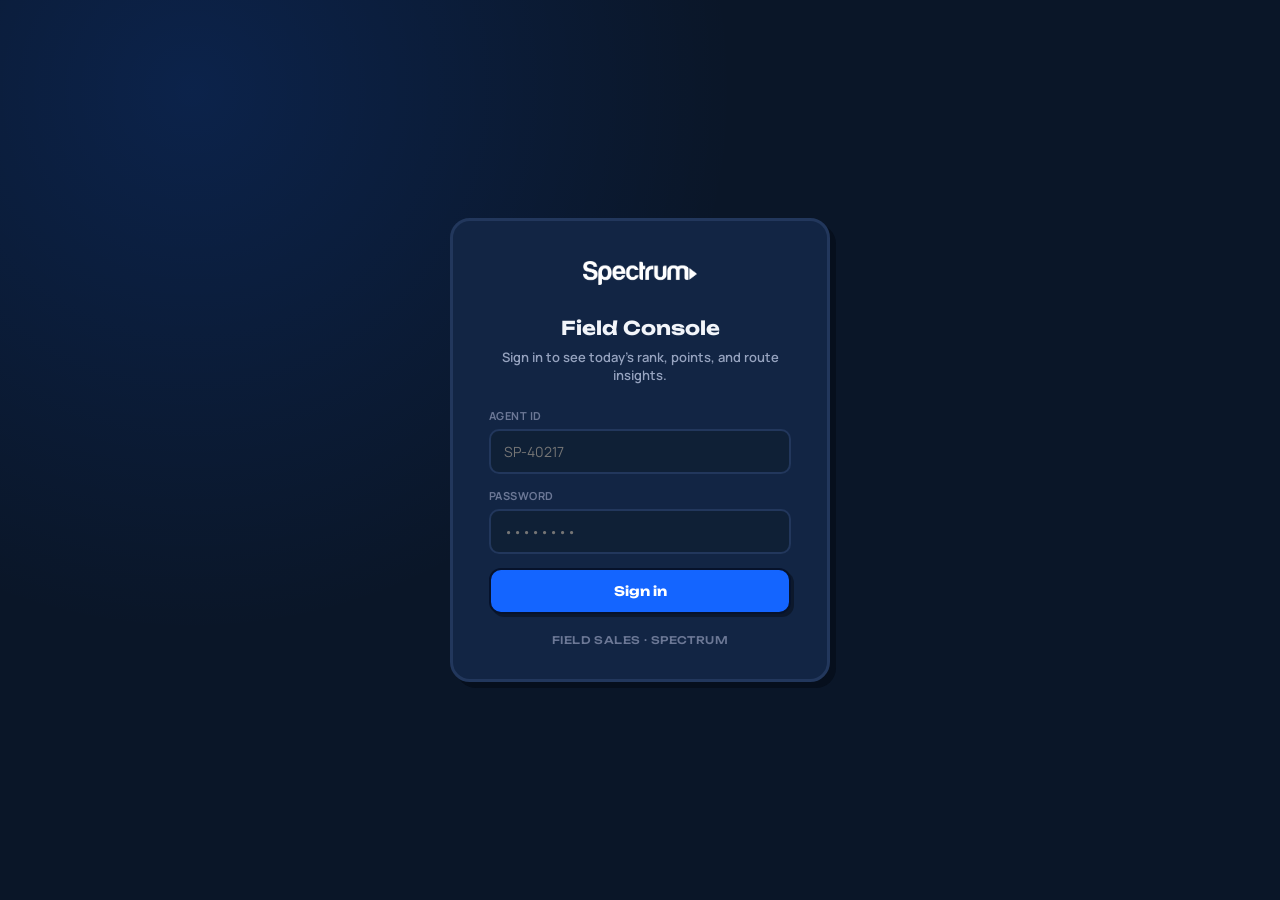
==== index.html @ 3634ad27 "Add Spectrum Field dashboard static build" ====
<!DOCTYPE html>
<html lang="en">
<head>
<meta charset="UTF-8">
<meta name="viewport" content="width=device-width, initial-scale=1.0">
<title>Spectrum Field Neubrutalist</title>
<link rel="preconnect" href="https://fonts.googleapis.com">
<link href="https://fonts.googleapis.com/css2?family=Unbounded:wght@500;700;900&family=Manrope:wght@500;600;700;800&display=swap" rel="stylesheet">
<style>
  :root{
    --bg:#0A1628; --bg-2:#0F2036; --sidebar:#060D1A;
    --card:#122544; --card-border:#22375C;
    --blue:#1465FF; --blue-light:#5FA8FF; --gold:#F5B942; --flame:#FF7A33; --good:#2ED888;
    --tier-bronze:#C98A4E; --tier-silver:#9FB0C9; --tier-gold:#F5B942; --tier-platinum:#7ec8e3; --tier-diamond:#8B7CF6;
    --ink:#F2F5FA; --ink-dim:#96A3BF; --ink-dimmer:#6C7896;
    --shadow-hard:6px 6px 0 rgba(3,8,18,0.5);
  }
  *{box-sizing:border-box;margin:0;padding:0;}
  html,body{height:100%;}
  a{text-decoration:none;color:inherit;}
  ol,ul{list-style:none;}
  body{background:var(--bg);color:var(--ink);font-family:'Manrope',sans-serif;}

  .tier-Bronze{ --tc:var(--tier-bronze); } .tier-Silver{ --tc:var(--tier-silver); }
  .tier-Gold{ --tc:var(--tier-gold); } .tier-Platinum{ --tc:var(--tier-platinum); } .tier-Diamond{ --tc:var(--tier-diamond); }

  /* ---------- login / app switch (no JS: :target) ---------- */
  .app{display:none;min-height:100vh;}
  .app:target{display:flex;}
  body:has(.app:target) .login-screen{display:none;}

  .login-screen{min-height:100vh;display:flex;align-items:center;justify-content:center;
    background:radial-gradient(circle at 15% 10%, rgba(20,101,255,0.16), transparent 40%), var(--bg);}
  .login-card{background:var(--card);border:3px solid var(--card-border);border-radius:20px;
    padding:40px 36px 32px;width:380px;box-shadow:var(--shadow-hard);text-align:center;}
  .login-logo{height:24px;object-fit:contain;margin-bottom:26px;}
  .login-card h1{font-family:'Unbounded',sans-serif;font-size:19px;font-weight:700;margin-bottom:8px;}
  .login-sub{font-size:13px;color:var(--ink-dim);margin-bottom:24px;font-weight:600;}
  .field{text-align:left;margin-bottom:14px;}
  .field label{display:block;font-size:11px;font-weight:700;letter-spacing:.04em;text-transform:uppercase;color:var(--ink-dimmer);margin-bottom:6px;}
  .field input{width:100%;padding:11px 13px;border:2px solid var(--card-border);border-radius:10px;font-family:inherit;font-size:14px;background:var(--bg-2);color:var(--ink);}
  .field input:focus{outline:none;border-color:var(--blue);}
  .btn-primary{display:block;width:100%;margin-top:10px;padding:13px;border-radius:12px;background:var(--blue);color:#fff;
    font-family:'Unbounded',sans-serif;font-weight:700;font-size:13px;text-align:center;cursor:pointer;
    border:2px solid #06122b;box-shadow:3px 3px 0 rgba(0,0,0,0.35);}
  .login-foot{margin-top:20px;font-size:10.5px;color:var(--ink-dimmer);font-family:'Unbounded',sans-serif;font-weight:500;letter-spacing:.04em;}

  /* ---------- sidebar (desktop) ---------- */
  .sidebar{width:230px;flex-shrink:0;background:var(--sidebar);border-right:3px solid var(--card-border);
    padding:24px 16px;display:flex;flex-direction:column;position:sticky;top:0;height:100vh;}
  .sb-logo{height:20px;object-fit:contain;margin-bottom:30px;margin-left:8px;}
  .sb-section-label{font-size:10px;font-weight:800;color:var(--ink-dimmer);text-transform:uppercase;letter-spacing:.08em;margin:0 8px 10px;}
  .sb-nav{margin-bottom:24px;}
  .sb-item{display:flex;align-items:center;gap:10px;padding:11px 12px;border-radius:10px;margin-bottom:4px;
    font-weight:700;font-size:13px;color:var(--ink-dim);cursor:pointer;border:2px solid transparent;}
  .sb-item svg{width:17px;height:17px;flex:0 0 auto;}
  .sb-item.active{background:var(--card);color:var(--ink);border-color:var(--blue);box-shadow:3px 3px 0 rgba(0,0,0,0.3);}
  .sb-item:hover:not(.active){background:rgba(255,255,255,0.04);color:var(--ink);}
  .sb-footer{margin-top:auto;}
  .sb-rank-card{background:var(--card);border:2px solid var(--card-border);border-radius:14px;padding:14px;text-align:center;}
  .sb-rank-badge{width:38px;height:38px;border-radius:50%;background:var(--tier-gold);margin:0 auto 8px;
    display:flex;align-items:center;justify-content:center;color:#1c1200;font-family:'Unbounded',sans-serif;font-weight:700;font-size:14px;}
  .sb-rank-card .lvl{font-family:'Unbounded',sans-serif;font-weight:700;font-size:12.5px;margin-bottom:2px;}
  .sb-rank-card .to-next{font-size:10.5px;color:var(--ink-dim);font-weight:600;}

  /* ---------- main column ---------- */
  .main{flex:1;min-width:0;display:flex;flex-direction:column;}
  .topbar{display:flex;align-items:center;justify-content:space-between;padding:16px 28px;
    border-bottom:3px solid var(--card-border);background:var(--bg);flex:0 0 auto;}
  .topbar-left{font-family:'Unbounded',sans-serif;font-weight:700;font-size:15px;}
  .topbar-right{display:flex;align-items:center;gap:14px;}
  .icon-btn{width:36px;height:36px;border-radius:10px;background:var(--card);border:2px solid var(--card-border);
    display:flex;align-items:center;justify-content:center;cursor:pointer;color:var(--ink-dim);}
  .icon-btn svg{width:16px;height:16px;}
  .who{display:flex;align-items:center;gap:10px;}
  .avatar{width:36px;height:36px;border-radius:50%;background:linear-gradient(135deg,var(--blue),var(--blue-light));
    display:flex;align-items:center;justify-content:center;font-family:'Unbounded',sans-serif;font-weight:700;font-size:12px;color:#03102b;
    border:2px solid var(--ink);flex:0 0 auto;}
  .who-name{font-weight:800;font-size:13px;}
  .who-loc{font-size:10.5px;color:var(--ink-dim);font-weight:600;}

  .content{padding:24px 28px 90px;max-width:1320px;overflow-y:auto;flex:1;}

  /* ---------- hero ---------- */
  .hero{background:linear-gradient(135deg,#16233F 0%,#0D1930 100%);border:3px solid var(--card-border);border-radius:20px;
    padding:26px 28px;margin-bottom:20px;position:relative;overflow:hidden;box-shadow:var(--shadow-hard);}
  .hero::after{content:"";position:absolute;top:-70px;right:-70px;width:260px;height:260px;border-radius:50%;
    background:radial-gradient(circle,rgba(20,101,255,0.35),transparent 70%);}
  .hero-top{display:flex;align-items:center;justify-content:space-between;gap:20px;flex-wrap:wrap;position:relative;z-index:1;}
  .streak{display:flex;align-items:center;gap:12px;}
  .streak svg{width:34px;height:34px;filter:drop-shadow(0 0 10px rgba(255,122,51,0.55));}
  .streak-num{font-family:'Unbounded',sans-serif;font-size:30px;font-weight:900;line-height:1;}
  .streak-label{font-size:11px;color:var(--ink-dim);font-weight:700;text-transform:uppercase;letter-spacing:.06em;}
  .rank-chip{background:var(--tier-gold);color:#1c1200;font-family:'Unbounded',sans-serif;font-weight:700;font-size:12.5px;
    padding:9px 16px;border-radius:100px;border:2px solid #1c1200;box-shadow:3px 3px 0 rgba(0,0,0,0.35);white-space:nowrap;}
  .hero-headline{font-family:'Unbounded',sans-serif;font-weight:700;font-size:clamp(19px,2.6vw,26px);
    line-height:1.35;margin-top:20px;max-width:640px;position:relative;z-index:1;}
  .hero-headline b{color:var(--good);font-weight:700;} .hero-headline .pos{color:var(--blue-light);}
  .xp-row{margin-top:18px;position:relative;z-index:1;max-width:640px;}
  .xp-labels{display:flex;justify-content:space-between;font-size:11.5px;font-weight:700;color:var(--ink-dim);margin-bottom:8px;}
  .xp-track{display:flex;gap:4px;}
  .xp-seg{height:13px;flex:1;border-radius:4px;background:rgba(255,255,255,0.06);border:1.5px solid var(--card-border);}
  .xp-seg.filled{background:linear-gradient(90deg,var(--blue),var(--good));border-color:transparent;}
  .see-levels{display:inline-block;margin-top:14px;font-size:11.5px;font-weight:700;color:var(--blue-light);position:relative;z-index:1;cursor:pointer;}
  .see-levels:hover{text-decoration:underline;}

  /* ---------- stat tiles ---------- */
  .stat-row{display:grid;grid-template-columns:repeat(4,1fr);gap:14px;margin-bottom:20px;}
  .stat{background:var(--card);border:2.5px solid var(--card-border);border-radius:16px;padding:16px 16px 14px;box-shadow:var(--shadow-hard);}
  .stat.c1{border-color:var(--blue);} .stat.c2{border-color:var(--good);} .stat.c3{border-color:var(--gold);} .stat.c4{border-color:var(--flame);}
  .stat-label{font-size:10.5px;font-weight:700;color:var(--ink-dim);text-transform:uppercase;letter-spacing:.05em;}
  .stat-num{font-family:'Unbounded',sans-serif;font-size:25px;font-weight:700;margin:8px 0 4px;}
  .stat-delta{font-size:11.5px;font-weight:700;color:var(--good);}
  .stat-delta.flat{color:var(--ink-dim);}

  /* ---------- panels grid ---------- */
  .grid{display:grid;grid-template-columns:1.4fr 1fr;gap:16px;margin-bottom:16px;}
  .panel{background:var(--card);border:2.5px solid var(--card-border);border-radius:18px;padding:20px;box-shadow:var(--shadow-hard);}
  .panel-head{display:flex;justify-content:space-between;align-items:baseline;margin-bottom:4px;}
  .panel-title{font-family:'Unbounded',sans-serif;font-weight:700;font-size:14px;}
  .panel-sub{font-size:11.5px;color:var(--ink-dim);font-weight:600;margin-bottom:16px;}
  .see-all{font-size:11px;font-weight:700;color:var(--blue-light);cursor:pointer;}
  .see-all:hover{text-decoration:underline;}

  .bars{display:flex;align-items:flex-end;gap:12px;height:140px;padding:0 4px;}
  .bar-col{flex:1;display:flex;flex-direction:column;align-items:center;gap:8px;height:100%;justify-content:flex-end;}
  .bar{width:100%;max-width:32px;border-radius:8px 8px 3px 3px;background:rgba(255,255,255,0.07);}
  .bar.today{background:linear-gradient(180deg,var(--good),var(--blue-light));box-shadow:0 0 14px rgba(46,216,136,0.4);}
  .bar-day{font-size:10.5px;font-weight:700;color:var(--ink-dim);}
  .bar-day.today{color:var(--good);}
  details.chart-details summary{font-size:10.5px;font-weight:700;color:var(--blue-light);cursor:pointer;list-style:none;margin-top:10px;}
  details.chart-details summary::-webkit-details-marker{display:none;}
  .chart-table{width:100%;border-collapse:collapse;font-size:11.5px;margin-top:8px;}
  .chart-table th{text-align:left;font-size:9.5px;text-transform:uppercase;color:var(--ink-dimmer);font-weight:700;padding:6px;border-bottom:1px solid var(--card-border);}
  .chart-table td{padding:6px;border-bottom:1px solid var(--card-border);color:var(--ink-dim);}
  .chart-table td:first-child{color:var(--ink);}

  .lb-row{display:flex;align-items:center;gap:12px;padding:10px 0;border-bottom:1.5px dashed rgba(255,255,255,0.08);}
  .lb-row:last-child{border-bottom:none;}
  .lb-avatar{width:32px;height:32px;border-radius:50%;display:flex;align-items:center;justify-content:center;
    font-family:'Unbounded',sans-serif;font-weight:700;font-size:11px;color:#03102b;flex-shrink:0;}
  .lb-name{font-weight:800;font-size:12.5px;}
  .lb-role{font-size:10.5px;color:var(--ink-dim);font-weight:600;}
  .lb-pts{margin-left:auto;font-family:'Unbounded',sans-serif;font-weight:700;font-size:13.5px;}
  .lb-you .lb-name{color:var(--blue-light);}

  /* ---------- bottom row ---------- */
  .bottom-grid{display:grid;grid-template-columns:1fr 1fr 1fr;gap:16px;}
  .quest{display:flex;align-items:center;gap:11px;background:var(--bg-2);border:2px solid var(--card-border);border-radius:12px;padding:11px 13px;margin-bottom:9px;cursor:pointer;}
  .quest:hover{border-color:var(--blue);}
  .quest-icon{width:34px;height:34px;border-radius:9px;background:rgba(20,101,255,0.16);color:var(--blue-light);
    display:flex;align-items:center;justify-content:center;flex-shrink:0;}
  .quest-icon svg{width:16px;height:16px;}
  .quest-name{font-weight:800;font-size:12.5px;}
  .quest-pts{margin-left:auto;text-align:right;}
  .quest-pts .p{color:var(--good);font-weight:800;font-size:12.5px;font-family:'Unbounded',sans-serif;}
  .quest-pts .d{font-size:10.5px;color:var(--ink-dim);font-weight:600;}

  .service-row{margin-bottom:13px;}
  .service-top{display:flex;justify-content:space-between;font-size:12px;font-weight:700;margin-bottom:6px;}
  .service-count{color:var(--ink-dim);}
  .service-track{height:9px;border-radius:6px;background:rgba(255,255,255,0.06);overflow:hidden;}
  .service-fill{height:100%;border-radius:6px;background:linear-gradient(90deg,var(--blue),var(--blue-light));}

  .tip{background:var(--bg-2);border:2px solid var(--card-border);border-radius:14px;padding:13px 15px;margin-bottom:11px;}
  .tip-top{display:flex;align-items:baseline;gap:10px;}
  .tip-stat{font-family:'Unbounded',sans-serif;font-weight:900;font-size:21px;color:var(--good);flex:0 0 auto;}
  .tip-label{font-size:10px;font-weight:700;color:var(--ink-dimmer);text-transform:uppercase;letter-spacing:.04em;}
  .tip-body{font-size:12px;color:var(--ink-dim);margin-top:2px;line-height:1.45;}
  .tip-action{font-size:12px;margin-top:8px;font-weight:700;color:var(--blue-light);}

  /* ---------- modals (CSS-only via :target) ---------- */
  .modal-overlay{display:none;position:fixed;inset:0;background:rgba(3,8,18,0.65);backdrop-filter:blur(3px);
    align-items:center;justify-content:center;z-index:100;}
  .modal-overlay:target{display:flex;}
  .modal-card{width:min(480px,92vw);max-height:82vh;overflow-y:auto;background:var(--card);border-radius:18px;border:3px solid var(--card-border);
    padding:24px 24px 20px;box-shadow:var(--shadow-hard);}
  .modal-head{display:flex;align-items:center;justify-content:space-between;margin-bottom:16px;}
  .modal-head h2{font-family:'Unbounded',sans-serif;font-size:15.5px;font-weight:700;}
  .modal-close{width:30px;height:30px;border-radius:50%;display:flex;align-items:center;justify-content:center;color:var(--ink-dim);cursor:pointer;}
  .modal-close:hover{background:var(--bg-2);}
  .modal-close svg{width:15px;height:15px;}

  .levels-major{margin-bottom:16px;} .levels-major:last-child{margin-bottom:0;}
  .level-group-head{display:flex;align-items:center;gap:8px;margin-bottom:6px;}
  .level-group-dot{width:10px;height:10px;border-radius:50%;background:var(--tc);flex:0 0 auto;}
  .level-group-head strong{font-family:'Unbounded',sans-serif;font-size:13px;font-weight:700;}
  .level-group-benefit{font-size:10.5px;color:var(--ink-dim);}
  .sub-level-row{display:flex;align-items:center;gap:10px;padding:7px 10px;border-radius:9px;background:var(--bg-2);margin-bottom:4px;margin-top:8px;}
  .sub-level-row.is-current{outline:2px solid var(--tc);background:rgba(20,101,255,0.1);}
  .sub-level-numeral{width:22px;height:22px;border-radius:6px;background:var(--tc);color:#03102b;flex:0 0 auto;display:flex;align-items:center;justify-content:center;
    font-family:'Unbounded',sans-serif;font-size:10px;font-weight:700;}
  .sub-level-range{flex:1;font-size:11px;color:var(--ink-dim);}
  .sub-level-tag{font-size:9.5px;font-weight:700;color:var(--tc);text-transform:uppercase;}

  .account-row{display:flex;justify-content:space-between;padding:10px 0;border-bottom:1px solid var(--card-border);font-size:12.5px;}
  .account-row:last-child{border-bottom:none;}
  .account-row span:first-child{color:var(--ink-dim);}
  .account-row span:last-child{font-weight:700;}

  .earn-row{display:flex;align-items:flex-end;justify-content:space-between;margin-bottom:10px;}
  .earn-label{font-size:10px;font-weight:700;color:var(--ink-dimmer);text-transform:uppercase;letter-spacing:.05em;}
  .earn-amount{font-family:'Unbounded',sans-serif;font-size:19px;font-weight:700;color:var(--good);}
  .earn-amount.is-muted{font-size:14px;color:var(--ink-dim);}
  .earn-paid-tag{font-size:9px;font-weight:700;color:var(--good);background:rgba(46,216,136,0.14);padding:2px 7px;border-radius:999px;}
  .earn-divider{border-top:1px dashed var(--card-border);margin:10px 0;}
  .earn-foot{display:flex;justify-content:space-between;font-size:10.5px;color:var(--ink-dim);}

  .logged-card{text-align:center;padding:30px 26px;}
  .logged-badge{width:60px;height:60px;border-radius:50%;background:var(--good);color:#03102b;margin:0 auto 14px;display:flex;align-items:center;justify-content:center;}
  .logged-badge svg{width:26px;height:26px;}
  .logged-card h2{font-family:'Unbounded',sans-serif;font-size:16px;font-weight:700;margin-bottom:6px;}
  .logged-card p{font-size:12.5px;color:var(--ink-dim);margin-bottom:16px;}
  .logged-card .btn-primary{width:auto;display:inline-block;padding:10px 22px;}

  /* ---------- mobile bottom nav ---------- */
  .tab-bar{display:none;flex:0 0 auto;align-items:stretch;background:var(--card);border-top:3px solid var(--card-border);}
  .tab-btn{flex:1;display:flex;flex-direction:column;align-items:center;justify-content:center;gap:3px;padding:9px 4px 8px;min-height:56px;color:var(--ink-dimmer);cursor:pointer;}
  .tab-btn svg{width:19px;height:19px;}
  .tab-btn span{font-size:9px;font-weight:700;letter-spacing:.02em;}
  .tab-btn.is-active{color:var(--blue-light);}

  @media (max-width:1040px){
    .sidebar{display:none;}
    .stat-row{grid-template-columns:repeat(2,1fr);}
    .grid{grid-template-columns:1fr;}
    .bottom-grid{grid-template-columns:1fr;}
    .tab-bar{display:flex;}
    .content{padding-bottom:20px;}
    .topbar{padding:14px 18px;}
    .content{padding-left:18px;padding-right:18px;}
  }
</style>
</head>
<body>

<section class="login-screen">
  <div class="login-card">
    <img class="login-logo" src="[data-uri]" alt="Spectrum">
    <h1>Field Console</h1>
    <p class="login-sub">Sign in to see today's rank, points, and route insights.</p>
    <div class="field"><label for="agentId">Agent ID</label><input id="agentId" type="text" placeholder="SP-40217"></div>
    <div class="field"><label for="agentPw">Password</label><input id="agentPw" type="password" placeholder="••••••••"></div>
    <a class="btn-primary" href="#dashboard">Sign in</a>
    <p class="login-foot">FIELD SALES · SPECTRUM</p>
  </div>
</section>

<div class="app" id="dashboard">
  <aside class="sidebar">
    <img class="sb-logo" src="[data-uri]" alt="Spectrum">
    <div class="sb-section-label">Menu</div>
    <nav class="sb-nav">
      <a class="sb-item active" href="#dashboard">
        <svg viewBox="0 0 24 24" fill="none" stroke="currentColor" stroke-width="1.8" stroke-linecap="round" stroke-linejoin="round"><path d="M3 11l9-7 9 7"/><path d="M5 10v10h14V10"/></svg> Dashboard
      </a>
      <a class="sb-item" href="#modal-leaderboard">
        <svg viewBox="0 0 24 24" fill="none" stroke="currentColor" stroke-width="1.8" stroke-linecap="round" stroke-linejoin="round"><path d="M8 21h8M9 21v-5M15 21v-8M4 21V10M20 21v-6M4 10a4 4 0 0 0 4-4V4H4v6zM20 15a4 4 0 0 0-4-4V9h4v6z"/></svg> Leaderboard
      </a>
      <a class="sb-item" href="#modal-earnings">
        <svg viewBox="0 0 24 24" fill="none" stroke="currentColor" stroke-width="1.8" stroke-linecap="round" stroke-linejoin="round"><path d="M12 2v20M17 5H9.5a3.5 3.5 0 0 0 0 7h5a3.5 3.5 0 0 1 0 7H6"/></svg> My Sales
      </a>
      <a class="sb-item" href="#modal-insights">
        <svg viewBox="0 0 24 24" fill="none" stroke="currentColor" stroke-width="1.8" stroke-linecap="round" stroke-linejoin="round"><path d="M12 2l1.8 5.6L19 9.5l-5.2 1.9L12 17l-1.8-5.6L5 9.5l5.2-1.9L12 2z"/></svg> AI Insights
      </a>
      <a class="sb-item" href="#modal-levels">
        <svg viewBox="0 0 24 24" fill="none" stroke="currentColor" stroke-width="1.8" stroke-linecap="round" stroke-linejoin="round"><path d="M12 3l9 5-9 5-9-5 9-5zM3 13l9 5 9-5M3 17l9 5 9-5"/></svg> Levels
      </a>
      <a class="sb-item" href="#modal-account">
        <svg viewBox="0 0 24 24" fill="none" stroke="currentColor" stroke-width="1.8" stroke-linecap="round" stroke-linejoin="round"><circle cx="12" cy="8" r="4"/><path d="M4 21c1.5-4.5 5-6 8-6s6.5 1.5 8 6"/></svg> Account
      </a>
    </nav>
    <div class="sb-footer">
      <div class="sb-rank-card">
        <div class="sb-rank-badge">G</div>
        <div class="lvl">Gold III</div>
        <div class="to-next">350 pts to Platinum I</div>
      </div>
    </div>
  </aside>

  <div class="main">
    <header class="topbar">
      <div class="topbar-left">Dashboard</div>
      <div class="topbar-right">
        <a class="icon-btn" href="#modal-insights" title="Notifications">
          <svg viewBox="0 0 24 24" fill="none" stroke="currentColor" stroke-width="1.8" stroke-linecap="round" stroke-linejoin="round"><path d="M18 8a6 6 0 0 0-12 0c0 7-3 9-3 9h18s-3-2-3-9"/><path d="M13.7 21a2 2 0 0 1-3.4 0"/></svg>
        </a>
        <div class="who">
          <div class="avatar">JR</div>
          <div><div class="who-name">Jordan Reyes</div><div class="who-loc">East Point, GA</div></div>
        </div>
      </div>
    </header>

    <div class="content">
      <div class="hero">
        <div class="hero-top">
          <div class="streak">
            <svg viewBox="0 0 24 24" fill="none" stroke="var(--flame)" stroke-width="1.8"><path d="M12 2c1 4-4 5-4 9a4 4 0 0 0 8 0c0-1.5-.7-2-1-3 1 .3 2.5 1.6 2.5 4.5A5.5 5.5 0 0 1 12 22a5.5 5.5 0 0 1-5.5-5.5C6.5 11 9 8 12 2z"/></svg>
            <div><div class="streak-num">6</div><div class="streak-label">Day Streak</div></div>
          </div>
          <div class="rank-chip">Gold III</div>
        </div>
        <div class="hero-headline">You're <span class="pos">#5</span> in the region with <b>6,650 pts</b> — one strong sale away from Platinum I.</div>
        <div class="xp-row">
          <div class="xp-labels"><span>Gold III</span><span>350 pts to Platinum I</span></div>
          <div class="xp-track">
            <div class="xp-seg filled"></div><div class="xp-seg filled"></div><div class="xp-seg filled"></div>
            <div class="xp-seg filled"></div><div class="xp-seg filled"></div><div class="xp-seg filled"></div>
            <div class="xp-seg filled"></div><div class="xp-seg filled"></div><div class="xp-seg filled"></div>
            <div class="xp-seg"></div>
          </div>
        </div>
        <a class="see-levels" href="#modal-levels">See all 15 levels →</a>
      </div>

      <div class="stat-row">
        <div class="stat c1"><div class="stat-label">Points this week</div><div class="stat-num">2,860</div><div class="stat-delta">▲ 17% vs last week</div></div>
        <div class="stat c2"><div class="stat-label">Sales this week</div><div class="stat-num">9</div><div class="stat-delta">▲ 29% vs last week</div></div>
        <div class="stat c3"><div class="stat-label">Earnings this month</div><div class="stat-num">$1,240</div><div class="stat-delta">▲ 27% vs last month</div></div>
        <div class="stat c4"><div class="stat-label">Region rank</div><div class="stat-num">#5</div><div class="stat-delta flat">of 41 reps</div></div>
      </div>

      <div class="grid">
        <div class="panel">
          <div class="panel-head"><div class="panel-title">Points earned — last 7 days</div></div>
          <div class="panel-sub">Daily total, Monday through today</div>
          <div class="bars">
            <div class="bar-col"><div class="bar" style="height:55%" title="Mon: 340 pts"></div><div class="bar-day">M</div></div>
            <div class="bar-col"><div class="bar" style="height:66%" title="Tue: 410 pts"></div><div class="bar-day">T</div></div>
            <div class="bar-col"><div class="bar" style="height:42%" title="Wed: 260 pts"></div><div class="bar-day">W</div></div>
            <div class="bar-col"><div class="bar" style="height:95%" title="Thu: 590 pts"></div><div class="bar-day">T</div></div>
            <div class="bar-col"><div class="bar" style="height:61%" title="Fri: 380 pts"></div><div class="bar-day">F</div></div>
            <div class="bar-col"><div class="bar" style="height:100%" title="Sat: 620 pts"></div><div class="bar-day">S</div></div>
            <div class="bar-col"><div class="bar today" style="height:42%" title="Sun: 260 pts"></div><div class="bar-day today">S</div></div>
          </div>
          <details class="chart-details">
            <summary>View as table</summary>
            <table class="chart-table"><thead><tr><th>Day</th><th>Points</th></tr></thead>
              <tbody><tr><td>Monday</td><td>340</td></tr><tr><td>Tuesday</td><td>410</td></tr><tr><td>Wednesday</td><td>260</td></tr>
              <tr><td>Thursday</td><td>590</td></tr><tr><td>Friday</td><td>380</td></tr><tr><td>Saturday</td><td>620</td></tr>
              <tr><td>Sunday (today)</td><td>260</td></tr></tbody></table>
          </details>
        </div>

        <div class="panel">
          <div class="panel-head"><div class="panel-title">You vs. the region</div></div>
          <div class="panel-sub">Points earned this week</div>
          <div class="lb-row lb-you">
            <div class="lb-avatar" style="background:linear-gradient(135deg,var(--blue),var(--blue-light));">JR</div>
            <div><div class="lb-name">You</div><div class="lb-role">Gold III</div></div>
            <div class="lb-pts">2,860</div>
          </div>
          <div class="lb-row">
            <div class="lb-avatar" style="background:var(--card-border);color:var(--ink-dim);"><svg viewBox="0 0 24 24" width="15" height="15" fill="none" stroke="currentColor" stroke-width="1.8" stroke-linecap="round" stroke-linejoin="round"><path d="M17 21v-2a4 4 0 0 0-4-4H7a4 4 0 0 0-4 4v2"/><circle cx="10" cy="7" r="4"/></svg></div>
            <div><div class="lb-name">Team average</div><div class="lb-role">Regional benchmark</div></div>
            <div class="lb-pts">2,100</div>
          </div>
          <div class="lb-row">
            <div class="lb-avatar" style="background:var(--tier-gold);color:#1c1200;">AC</div>
            <div><div class="lb-name">Amara Chen</div><div class="lb-role">Region leader</div></div>
            <div class="lb-pts">3,400</div>
          </div>
        </div>
      </div>

      <div class="bottom-grid">
        <div class="panel">
          <div class="panel-head"><div class="panel-title">Log a sale</div></div>
          <div class="panel-sub">Tap to add today's wins</div>
          <a class="quest" href="#logged-1">
            <span class="quest-icon"><svg viewBox="0 0 24 24" fill="none" stroke="currentColor" stroke-width="1.8" stroke-linecap="round" stroke-linejoin="round"><path d="M12 3l8 4-8 4-8-4 8-4z"/><path d="M4 12l8 4 8-4"/><path d="M4 16l8 4 8-4"/></svg></span>
            <span class="quest-name">Spectrum One Bundle</span>
            <span class="quest-pts"><div class="p">+400 pts</div><div class="d">+$60</div></span>
          </a>
          <a class="quest" href="#logged-2">
            <span class="quest-icon"><svg viewBox="0 0 24 24" fill="none" stroke="currentColor" stroke-width="1.8" stroke-linecap="round" stroke-linejoin="round"><path d="M2 8.5a16 16 0 0 1 20 0"/><path d="M5 12a11 11 0 0 1 14 0"/><path d="M8.5 15.5a6 6 0 0 1 7 0"/><circle cx="12" cy="19" r="1.2" fill="currentColor" stroke="none"/></svg></span>
            <span class="quest-name">Spectrum Internet Gig</span>
            <span class="quest-pts"><div class="p">+150 pts</div><div class="d">+$25</div></span>
          </a>
          <a class="quest" href="#logged-3">
            <span class="quest-icon"><svg viewBox="0 0 24 24" fill="none" stroke="currentColor" stroke-width="1.8" stroke-linecap="round" stroke-linejoin="round"><rect x="3" y="6" width="18" height="12" rx="2"/><path d="M8 21h8M12 18v3"/></svg></span>
            <span class="quest-name">TV Select Signature</span>
            <span class="quest-pts"><div class="p">+200 pts</div><div class="d">+$30</div></span>
          </a>
          <a class="quest" href="#logged-4">
            <span class="quest-icon"><svg viewBox="0 0 24 24" fill="none" stroke="currentColor" stroke-width="1.8" stroke-linecap="round" stroke-linejoin="round"><rect x="7" y="2" width="10" height="20" rx="2"/><path d="M11 18h2"/></svg></span>
            <span class="quest-name">Spectrum Mobile Line</span>
            <span class="quest-pts"><div class="p">+120 pts</div><div class="d">+$20</div></span>
          </a>
          <a class="quest" href="#logged-5">
            <span class="quest-icon"><svg viewBox="0 0 24 24" fill="none" stroke="currentColor" stroke-width="1.8" stroke-linecap="round" stroke-linejoin="round"><path d="M22 16.9v3a2 2 0 0 1-2.2 2 19.7 19.7 0 0 1-8.6-3.1 19.4 19.4 0 0 1-6-6A19.7 19.7 0 0 1 2.1 4.2 2 2 0 0 1 4.1 2h3a2 2 0 0 1 2 1.7c.1 1 .4 1.9.7 2.8a2 2 0 0 1-.5 2.1L8.1 9.9a16 16 0 0 0 6 6l1.3-1.3a2 2 0 0 1 2.1-.5c.9.3 1.8.6 2.8.7a2 2 0 0 1 1.7 2.1z"/></svg></span>
            <span class="quest-name">Spectrum Voice</span>
            <span class="quest-pts"><div class="p">+80 pts</div><div class="d">+$12</div></span>
          </a>
        </div>

        <div class="panel">
          <div class="panel-head"><div class="panel-title">Sales by service</div></div>
          <div class="panel-sub">Units sold this month</div>
          <div class="service-row"><div class="service-top"><span>Internet Gig</span><span class="service-count">6</span></div><div class="service-track"><div class="service-fill" style="width:100%"></div></div></div>
          <div class="service-row"><div class="service-top"><span>Mobile Line</span><span class="service-count">5</span></div><div class="service-track"><div class="service-fill" style="width:83%"></div></div></div>
          <div class="service-row"><div class="service-top"><span>TV Select Signature</span><span class="service-count">3</span></div><div class="service-track"><div class="service-fill" style="width:50%"></div></div></div>
          <div class="service-row"><div class="service-top"><span>One Bundle</span><span class="service-count">2</span></div><div class="service-track"><div class="service-fill" style="width:33%"></div></div></div>
          <div class="service-row"><div class="service-top"><span>Voice</span><span class="service-count">2</span></div><div class="service-track"><div class="service-fill" style="width:33%"></div></div></div>
        </div>

        <div class="panel">
          <div class="panel-head"><div class="panel-title">AI Insights</div><a class="see-all" href="#modal-insights">See all</a></div>
          <div class="panel-sub">Fresh daily from your last 30 days</div>
          <div class="tip"><div class="tip-top"><span class="tip-stat">3.2×</span><div><div class="tip-label">Mobile attach rate</div></div></div>
            <div class="tip-body">You're pulling ahead of the region on mobile add-ons.</div>
            <div class="tip-action">→ Pitch mobile on every internet visit this week</div></div>
          <div class="tip"><div class="tip-top"><span class="tip-stat">68%</span><div><div class="tip-label">Prime time window</div></div></div>
            <div class="tip-body">Most of your bundle conversions land between 4–7pm.</div>
            <div class="tip-action">→ Route your evenings around that window</div></div>
        </div>
      </div>
    </div>
  </div>

  <nav class="tab-bar">
    <a class="tab-btn is-active" href="#dashboard"><svg viewBox="0 0 24 24" fill="none" stroke="currentColor" stroke-width="1.8" stroke-linecap="round" stroke-linejoin="round"><path d="M3 11l9-7 9 7"/><path d="M5 10v10h14V10"/></svg><span>Home</span></a>
    <a class="tab-btn" href="#modal-insights"><svg viewBox="0 0 24 24" fill="none" stroke="currentColor" stroke-width="1.8" stroke-linecap="round" stroke-linejoin="round"><path d="M12 2l1.8 5.6L19 9.5l-5.2 1.9L12 17l-1.8-5.6L5 9.5l5.2-1.9L12 2z"/></svg><span>Insights</span></a>
    <a class="tab-btn" href="#modal-leaderboard"><svg viewBox="0 0 24 24" fill="none" stroke="currentColor" stroke-width="1.8" stroke-linecap="round" stroke-linejoin="round"><path d="M8 21h8M9 21v-5M15 21v-8M4 21V10M20 21v-6M4 10a4 4 0 0 0 4-4V4H4v6zM20 15a4 4 0 0 0-4-4V9h4v6z"/></svg><span>Ranks</span></a>
    <a class="tab-btn" href="#modal-levels"><svg viewBox="0 0 24 24" fill="none" stroke="currentColor" stroke-width="1.8" stroke-linecap="round" stroke-linejoin="round"><path d="M12 3l9 5-9 5-9-5 9-5zM3 13l9 5 9-5M3 17l9 5 9-5"/></svg><span>Levels</span></a>
    <a class="tab-btn" href="#modal-account"><svg viewBox="0 0 24 24" fill="none" stroke="currentColor" stroke-width="1.8" stroke-linecap="round" stroke-linejoin="round"><circle cx="12" cy="8" r="4"/><path d="M4 21c1.5-4.5 5-6 8-6s6.5 1.5 8 6"/></svg><span>Account</span></a>
  </nav>
</div>

<div class="modal-overlay" id="modal-insights">
  <div class="modal-card"><div class="modal-head"><h2>All AI insights</h2><a class="modal-close" href="#dashboard"><svg viewBox="0 0 24 24" fill="none" stroke="currentColor" stroke-width="2" stroke-linecap="round"><path d="M6 6l12 12M18 6L6 18"/></svg></a></div>
    <div class="tip"><div class="tip-top"><span class="tip-stat">3.2×</span><div class="tip-label">Mobile attach rate</div></div><div class="tip-body">You're pulling ahead of the region on mobile add-ons.</div><div class="tip-action">→ Pitch mobile on every internet visit this week</div></div>
    <div class="tip"><div class="tip-top"><span class="tip-stat">68%</span><div class="tip-label">Prime time window</div></div><div class="tip-body">Most of your bundle conversions land between 4–7pm.</div><div class="tip-action">→ Route your evenings around that window</div></div>
    <div class="tip"><div class="tip-top"><span class="tip-stat">-41%</span><div class="tip-label">TV interest drop · Zip 30344</div></div><div class="tip-body">TV Select Signature interest fell there this week.</div><div class="tip-action">→ Open with Internet Gig instead of TV there</div></div>
  </div>
</div>

<div class="modal-overlay" id="modal-leaderboard">
  <div class="modal-card"><div class="modal-head"><h2>Leaderboard · This week</h2><a class="modal-close" href="#dashboard"><svg viewBox="0 0 24 24" fill="none" stroke="currentColor" stroke-width="2" stroke-linecap="round"><path d="M6 6l12 12M18 6L6 18"/></svg></a></div>
    <div class="lb-row"><span style="width:20px;font-weight:700;color:var(--ink-dim);">#1</span><div class="lb-avatar" style="background:var(--blue);">AC</div><div><div class="lb-name">Amara Chen</div></div><div class="lb-pts">9,120</div></div>
    <div class="lb-row"><span style="width:20px;font-weight:700;color:var(--ink-dim);">#2</span><div class="lb-avatar" style="background:var(--good);color:#03102b;">DB</div><div><div class="lb-name">Devon Blake</div></div><div class="lb-pts">8,760</div></div>
    <div class="lb-row"><span style="width:20px;font-weight:700;color:var(--ink-dim);">#3</span><div class="lb-avatar" style="background:var(--tier-gold);color:#1c1200;">PP</div><div><div class="lb-name">Priya Patel</div></div><div class="lb-pts">7,940</div></div>
    <div class="lb-row"><span style="width:20px;font-weight:700;color:var(--ink-dim);">#4</span><div class="lb-avatar" style="background:var(--tier-bronze);">MW</div><div><div class="lb-name">Marcus Webb</div></div><div class="lb-pts">7,410</div></div>
    <div class="lb-row lb-you"><span style="width:20px;font-weight:700;color:var(--ink-dim);">#5</span><div class="lb-avatar" style="background:linear-gradient(135deg,var(--blue),var(--blue-light));">JR</div><div><div class="lb-name">Jordan Reyes (You)</div></div><div class="lb-pts">6,650</div></div>
  </div>
</div>

<div class="modal-overlay" id="modal-levels">
  <div class="modal-card"><div class="modal-head"><h2>Levels · Bronze to Diamond</h2><a class="modal-close" href="#dashboard"><svg viewBox="0 0 24 24" fill="none" stroke="currentColor" stroke-width="2" stroke-linecap="round"><path d="M6 6l12 12M18 6L6 18"/></svg></a></div>
    <div class="levels-major tier-Bronze"><div class="level-group-head"><span class="level-group-dot"></span><strong>Bronze</strong></div><p class="level-group-benefit">Getting started — every sale counts toward Silver.</p>
      <div class="sub-level-row"><span class="sub-level-numeral">I</span><span class="sub-level-range">0–333 pts</span></div>
      <div class="sub-level-row"><span class="sub-level-numeral">II</span><span class="sub-level-range">334–666 pts</span></div>
      <div class="sub-level-row"><span class="sub-level-numeral">III</span><span class="sub-level-range">667–999 pts</span></div></div>
    <div class="levels-major tier-Silver"><div class="level-group-head"><span class="level-group-dot"></span><strong>Silver</strong></div><p class="level-group-benefit">On the board. Consistent sellers land here.</p>
      <div class="sub-level-row"><span class="sub-level-numeral">I</span><span class="sub-level-range">1,000–1,666 pts</span></div>
      <div class="sub-level-row"><span class="sub-level-numeral">II</span><span class="sub-level-range">1,667–2,333 pts</span></div>
      <div class="sub-level-row"><span class="sub-level-numeral">III</span><span class="sub-level-range">2,334–2,999 pts</span></div></div>
    <div class="levels-major tier-Gold"><div class="level-group-head"><span class="level-group-dot"></span><strong>Gold</strong></div><p class="level-group-benefit">Top-third performance for the region.</p>
      <div class="sub-level-row"><span class="sub-level-numeral">I</span><span class="sub-level-range">3,000–4,333 pts</span></div>
      <div class="sub-level-row"><span class="sub-level-numeral">II</span><span class="sub-level-range">4,334–5,666 pts</span></div>
      <div class="sub-level-row is-current"><span class="sub-level-numeral">III</span><span class="sub-level-range">5,667–6,999 pts</span><span class="sub-level-tag">You</span></div></div>
    <div class="levels-major tier-Platinum"><div class="level-group-head"><span class="level-group-dot"></span><strong>Platinum</strong></div><p class="level-group-benefit">Elite territory — reserved for the steadiest closers in the region.</p>
      <div class="sub-level-row"><span class="sub-level-numeral">I</span><span class="sub-level-range">7,000–8,666 pts</span></div>
      <div class="sub-level-row"><span class="sub-level-numeral">II</span><span class="sub-level-range">8,667–10,333 pts</span></div>
      <div class="sub-level-row"><span class="sub-level-numeral">III</span><span class="sub-level-range">10,334–11,999 pts</span></div></div>
    <div class="levels-major tier-Diamond"><div class="level-group-head"><span class="level-group-dot"></span><strong>Diamond</strong></div><p class="level-group-benefit">Setting the pace — the field looks up to Diamond.</p>
      <div class="sub-level-row"><span class="sub-level-numeral">I</span><span class="sub-level-range">12,000–15,999 pts</span></div>
      <div class="sub-level-row"><span class="sub-level-numeral">II</span><span class="sub-level-range">16,000–19,999 pts</span></div>
      <div class="sub-level-row"><span class="sub-level-numeral">III</span><span class="sub-level-range">20,000+ pts</span></div></div>
  </div>
</div>

<div class="modal-overlay" id="modal-earnings">
  <div class="modal-card"><div class="modal-head"><h2>Earnings breakdown</h2><a class="modal-close" href="#dashboard"><svg viewBox="0 0 24 24" fill="none" stroke="currentColor" stroke-width="2" stroke-linecap="round"><path d="M6 6l12 12M18 6L6 18"/></svg></a></div>
    <div class="earn-row"><div><div class="earn-label">This month</div><div class="earn-amount">$1,240</div></div>
      <div style="text-align:right;"><div class="earn-label">Last month</div><div class="earn-amount is-muted">$980</div><span class="earn-paid-tag">Paid</span></div></div>
    <div class="earn-divider"></div>
    <div class="earn-foot" style="margin-bottom:14px;"><span>YTD: <strong style="color:var(--ink);">$8,960</strong></span><span>Next payout Oct 15</span></div>
    <div class="panel-head" style="margin-bottom:8px;"><div class="panel-title" style="font-size:12.5px;">This month's logged sales</div></div>
    <div class="lb-row"><div class="lb-avatar" style="background:var(--card-border);"></div><div><div class="lb-name">TV Select Signature</div><div class="lb-role">Mon, 2:45 PM</div></div><div class="lb-pts" style="color:var(--good);">+$30</div></div>
    <div class="lb-row"><div class="lb-avatar" style="background:var(--card-border);"></div><div><div class="lb-name">Internet Gig</div><div class="lb-role">Yesterday, 11:03 AM</div></div><div class="lb-pts" style="color:var(--good);">+$25</div></div>
    <div class="lb-row"><div class="lb-avatar" style="background:var(--card-border);"></div><div><div class="lb-name">Mobile Line</div><div class="lb-role">Yesterday, 4:12 PM</div></div><div class="lb-pts" style="color:var(--good);">+$20</div></div>
  </div>
</div>

<div class="modal-overlay" id="modal-account">
  <div class="modal-card"><div class="modal-head"><h2>Account</h2><a class="modal-close" href="#dashboard"><svg viewBox="0 0 24 24" fill="none" stroke="currentColor" stroke-width="2" stroke-linecap="round"><path d="M6 6l12 12M18 6L6 18"/></svg></a></div>
    <div class="account-row"><span>Name</span><span>Jordan Reyes</span></div>
    <div class="account-row"><span>Agent ID</span><span>SP-40217</span></div>
    <div class="account-row"><span>Region</span><span>East Point, GA</span></div>
    <div class="account-row"><span>Joined</span><span>Mar 2025</span></div>
    <div class="account-row"><span>Current level</span><span>Gold III</span></div>
    <div class="account-row"><span>Streak</span><span>6 days</span></div>
    <div class="account-row"><span>This month earnings</span><span>$1,240</span></div>
    <div class="account-row"><span>YTD earnings</span><span>$8,960</span></div>
    <a class="btn-primary" href="#" style="margin-top:18px;">Sign out</a>
  </div>
</div>

<div class="modal-overlay" id="logged-1"><div class="modal-card logged-card"><div class="logged-badge"><svg viewBox="0 0 24 24" fill="none" stroke="#03102b" stroke-width="2.5" stroke-linecap="round" stroke-linejoin="round"><path d="M20 6L9 17l-5-5"/></svg></div><h2>Sale logged</h2><p>Spectrum One Bundle — +400 pts · +$60</p><a class="btn-primary" href="#dashboard">Keep going</a></div></div>
<div class="modal-overlay" id="logged-2"><div class="modal-card logged-card"><div class="logged-badge"><svg viewBox="0 0 24 24" fill="none" stroke="#03102b" stroke-width="2.5" stroke-linecap="round" stroke-linejoin="round"><path d="M20 6L9 17l-5-5"/></svg></div><h2>Sale logged</h2><p>Spectrum Internet Gig — +150 pts · +$25</p><a class="btn-primary" href="#dashboard">Keep going</a></div></div>
<div class="modal-overlay" id="logged-3"><div class="modal-card logged-card"><div class="logged-badge"><svg viewBox="0 0 24 24" fill="none" stroke="#03102b" stroke-width="2.5" stroke-linecap="round" stroke-linejoin="round"><path d="M20 6L9 17l-5-5"/></svg></div><h2>Sale logged</h2><p>TV Select Signature — +200 pts · +$30</p><a class="btn-primary" href="#dashboard">Keep going</a></div></div>
<div class="modal-overlay" id="logged-4"><div class="modal-card logged-card"><div class="logged-badge"><svg viewBox="0 0 24 24" fill="none" stroke="#03102b" stroke-width="2.5" stroke-linecap="round" stroke-linejoin="round"><path d="M20 6L9 17l-5-5"/></svg></div><h2>Sale logged</h2><p>Spectrum Mobile Line — +120 pts · +$20</p><a class="btn-primary" href="#dashboard">Keep going</a></div></div>
<div class="modal-overlay" id="logged-5"><div class="modal-card logged-card"><div class="logged-badge"><svg viewBox="0 0 24 24" fill="none" stroke="#03102b" stroke-width="2.5" stroke-linecap="round" stroke-linejoin="round"><path d="M20 6L9 17l-5-5"/></svg></div><h2>Sale logged</h2><p>Spectrum Voice — +80 pts · +$12</p><a class="btn-primary" href="#dashboard">Keep going</a></div></div>

</body>
</html>
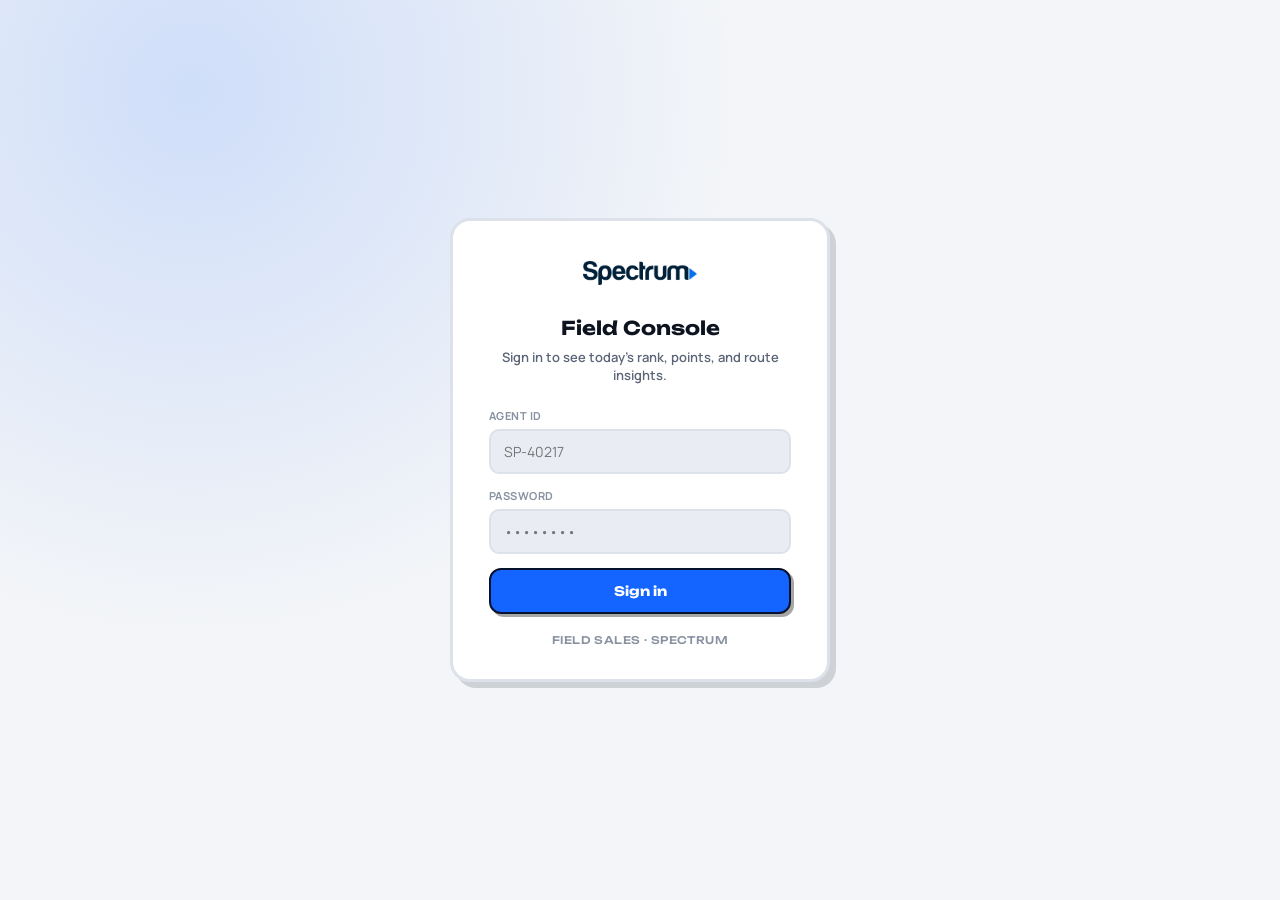
==== commit 49bbfe70: "Light mode default, animated signal-ring motif, AI chat FAB" ====
--- a/index.html
+++ b/index.html
@@ -8,13 +8,27 @@
 <link href="https://fonts.googleapis.com/css2?family=Unbounded:wght@500;700;900&family=Manrope:wght@500;600;700;800&display=swap" rel="stylesheet">
 <style>
   :root{
-    --bg:#0A1628; --bg-2:#0F2036; --sidebar:#060D1A;
-    --card:#122544; --card-border:#22375C;
+    --bg:#F3F5F8; --bg-2:#E9EDF3; --sidebar:#E9EDF3; --card:#FFFFFF; --card-border:#DCE1EA;
     --blue:#1465FF; --blue-light:#5FA8FF; --gold:#F5B942; --flame:#FF7A33; --good:#2ED888;
     --tier-bronze:#C98A4E; --tier-silver:#9FB0C9; --tier-gold:#F5B942; --tier-platinum:#7ec8e3; --tier-diamond:#8B7CF6;
+    --ink:#0D1420; --ink-dim:#5B6577; --ink-dimmer:#8791A1;
+    --shadow-hard:6px 6px 0 rgba(13,20,32,0.16);
+    --track:rgba(13,20,32,0.08); --divider:rgba(13,20,32,0.12);
+  }
+  body:has(#theme-switch:checked){
+    --bg:#0A1628; --bg-2:#0F2036; --sidebar:#060D1A; --card:#122544; --card-border:#22375C;
     --ink:#F2F5FA; --ink-dim:#96A3BF; --ink-dimmer:#6C7896;
     --shadow-hard:6px 6px 0 rgba(3,8,18,0.5);
+    --track:rgba(255,255,255,0.07); --divider:rgba(255,255,255,0.08);
   }
+  .logo-dark{display:none;} body:has(#theme-switch:checked) .logo-light{display:none;} body:has(#theme-switch:checked) .logo-dark{display:block;}
+  /* the hero banner's background never changes with theme, so its own text
+     stays fixed light — it must never inherit the flipping --ink tokens */
+  .hero, .hero .streak-num{color:#F2F5FA;}
+  .hero .streak-label, .hero .xp-labels{color:#96A3BF;}
+  #theme-switch{position:absolute;opacity:0;width:1px;height:1px;}
+  .icon-sun{display:none;} body:has(#theme-switch:checked) .icon-moon{display:none;} body:has(#theme-switch:checked) .icon-sun{display:block;}
+
   *{box-sizing:border-box;margin:0;padding:0;}
   html,body{height:100%;}
   a{text-decoration:none;color:inherit;}
@@ -29,8 +43,24 @@
   .app:target{display:flex;}
   body:has(.app:target) .login-screen{display:none;}
 
-  .login-screen{min-height:100vh;display:flex;align-items:center;justify-content:center;
+  .login-screen{min-height:100vh;display:flex;align-items:center;justify-content:center;position:relative;overflow:hidden;
     background:radial-gradient(circle at 15% 10%, rgba(20,101,255,0.16), transparent 40%), var(--bg);}
+
+  /* ---------- ambient "broadcast signal" motif — ties the motion to a broadband/telecom brand ---------- */
+  .signal-rings{position:absolute;pointer-events:none;z-index:0;}
+  .signal-rings span{position:absolute;top:0;left:0;width:70px;height:70px;margin:-35px 0 0 -35px;
+    border-radius:50%;border:2px solid var(--blue-light);opacity:0;animation:signalPulse 3.6s ease-out infinite;}
+  .signal-rings span:nth-child(2){animation-delay:1.2s;}
+  .signal-rings span:nth-child(3){animation-delay:2.4s;}
+  @keyframes signalPulse{
+    0%{transform:scale(0.5);opacity:.55;}
+    100%{transform:scale(4.2);opacity:0;}
+  }
+  .login-screen .signal-rings{top:18%;left:50%;}
+  .hero .signal-rings{top:0;right:24px;z-index:0;}
+  @media (prefers-reduced-motion: reduce){
+    .signal-rings span{animation:none;opacity:.12;transform:scale(2);}
+  }
   .login-card{background:var(--card);border:3px solid var(--card-border);border-radius:20px;
     padding:40px 36px 32px;width:380px;box-shadow:var(--shadow-hard);text-align:center;}
   .login-logo{height:24px;object-fit:contain;margin-bottom:26px;}
@@ -55,7 +85,9 @@
     font-weight:700;font-size:13px;color:var(--ink-dim);cursor:pointer;border:2px solid transparent;}
   .sb-item svg{width:17px;height:17px;flex:0 0 auto;}
   .sb-item.active{background:var(--card);color:var(--ink);border-color:var(--blue);box-shadow:3px 3px 0 rgba(0,0,0,0.3);}
-  .sb-item:hover:not(.active){background:rgba(255,255,255,0.04);color:var(--ink);}
+  .sb-item:hover:not(.active){background:var(--track);color:var(--ink);}
+  .soon-tag{margin-left:auto;font-size:8.5px;font-weight:800;letter-spacing:.04em;text-transform:uppercase;
+    background:var(--track);color:var(--ink-dimmer);padding:2px 6px;border-radius:999px;}
   .sb-footer{margin-top:auto;}
   .sb-rank-card{background:var(--card);border:2px solid var(--card-border);border-radius:14px;padding:14px;text-align:center;}
   .sb-rank-badge{width:38px;height:38px;border-radius:50%;background:var(--tier-gold);margin:0 auto 8px;
@@ -64,7 +96,7 @@
   .sb-rank-card .to-next{font-size:10.5px;color:var(--ink-dim);font-weight:600;}
 
   /* ---------- main column ---------- */
-  .main{flex:1;min-width:0;display:flex;flex-direction:column;}
+  .main{flex:1;min-width:0;min-height:0;display:flex;flex-direction:column;}
   .topbar{display:flex;align-items:center;justify-content:space-between;padding:16px 28px;
     border-bottom:3px solid var(--card-border);background:var(--bg);flex:0 0 auto;}
   .topbar-left{font-family:'Unbounded',sans-serif;font-weight:700;font-size:15px;}
@@ -124,7 +156,7 @@
 
   .bars{display:flex;align-items:flex-end;gap:12px;height:140px;padding:0 4px;}
   .bar-col{flex:1;display:flex;flex-direction:column;align-items:center;gap:8px;height:100%;justify-content:flex-end;}
-  .bar{width:100%;max-width:32px;border-radius:8px 8px 3px 3px;background:rgba(255,255,255,0.07);}
+  .bar{width:100%;max-width:32px;border-radius:8px 8px 3px 3px;background:var(--track);}
   .bar.today{background:linear-gradient(180deg,var(--good),var(--blue-light));box-shadow:0 0 14px rgba(46,216,136,0.4);}
   .bar-day{font-size:10.5px;font-weight:700;color:var(--ink-dim);}
   .bar-day.today{color:var(--good);}
@@ -135,7 +167,7 @@
   .chart-table td{padding:6px;border-bottom:1px solid var(--card-border);color:var(--ink-dim);}
   .chart-table td:first-child{color:var(--ink);}
 
-  .lb-row{display:flex;align-items:center;gap:12px;padding:10px 0;border-bottom:1.5px dashed rgba(255,255,255,0.08);}
+  .lb-row{display:flex;align-items:center;gap:12px;padding:10px 0;border-bottom:1.5px dashed var(--divider);}
   .lb-row:last-child{border-bottom:none;}
   .lb-avatar{width:32px;height:32px;border-radius:50%;display:flex;align-items:center;justify-content:center;
     font-family:'Unbounded',sans-serif;font-weight:700;font-size:11px;color:#03102b;flex-shrink:0;}
@@ -159,7 +191,7 @@
   .service-row{margin-bottom:13px;}
   .service-top{display:flex;justify-content:space-between;font-size:12px;font-weight:700;margin-bottom:6px;}
   .service-count{color:var(--ink-dim);}
-  .service-track{height:9px;border-radius:6px;background:rgba(255,255,255,0.06);overflow:hidden;}
+  .service-track{height:9px;border-radius:6px;background:var(--track);overflow:hidden;}
   .service-fill{height:100%;border-radius:6px;background:linear-gradient(90deg,var(--blue),var(--blue-light));}
 
   .tip{background:var(--bg-2);border:2px solid var(--card-border);border-radius:14px;padding:13px 15px;margin-bottom:11px;}
@@ -168,6 +200,42 @@
   .tip-label{font-size:10px;font-weight:700;color:var(--ink-dimmer);text-transform:uppercase;letter-spacing:.04em;}
   .tip-body{font-size:12px;color:var(--ink-dim);margin-top:2px;line-height:1.45;}
   .tip-action{font-size:12px;margin-top:8px;font-weight:700;color:var(--blue-light);}
+
+  .ai-spark{width:15px;height:15px;color:var(--blue);flex:0 0 auto;vertical-align:-2px;margin-right:4px;
+    animation:aiPulse 2.4s ease-in-out infinite;}
+  @keyframes aiPulse{0%,100%{opacity:.65;transform:scale(1);}50%{opacity:1;transform:scale(1.15);}}
+  @media (prefers-reduced-motion: reduce){ .ai-spark{animation:none;} }
+  .panel-ai-hint{font-size:10.5px;color:var(--ink-dimmer);margin-bottom:14px;display:flex;align-items:center;gap:5px;}
+  .chat-hint-icon{display:inline-flex;width:13px;height:13px;color:var(--blue-light);}
+  .chat-hint-icon svg{width:100%;height:100%;}
+
+  /* ---------- AI chat FAB + modal ---------- */
+  .chat-fab{position:fixed;right:24px;bottom:24px;width:56px;height:56px;border-radius:50%;background:var(--blue);
+    display:flex;align-items:center;justify-content:center;box-shadow:var(--shadow-hard);z-index:60;
+    border:2px solid #06122b;color:#fff;}
+  .chat-fab svg{width:23px;height:23px;}
+  .chat-fab-ring{position:absolute;inset:-6px;border-radius:50%;border:2px solid var(--blue);opacity:.5;
+    animation:signalPulse 2.6s ease-out infinite;pointer-events:none;}
+  @media (prefers-reduced-motion: reduce){ .chat-fab-ring{animation:none;opacity:.2;} }
+  @media (max-width:1040px){ .chat-fab{bottom:76px;right:16px;width:50px;height:50px;} .chat-fab svg{width:20px;height:20px;} }
+
+  .modal-head h2{display:flex;align-items:center;}
+  .chat-modal-card{display:flex;flex-direction:column;max-height:80vh;}
+  .chat-thread{display:flex;flex-direction:column;gap:12px;overflow-y:auto;padding-right:2px;margin-bottom:14px;}
+  .chat-row{display:flex;gap:9px;align-items:flex-end;}
+  .chat-row.is-you{flex-direction:row-reverse;}
+  .chat-avatar{width:26px;height:26px;border-radius:50%;background:var(--blue);color:#fff;flex:0 0 auto;
+    display:flex;align-items:center;justify-content:center;font-family:'Unbounded',sans-serif;font-size:10px;font-weight:700;}
+  .chat-avatar svg{width:13px;height:13px;}
+  .chat-row.is-you .chat-avatar{background:var(--card-border);color:var(--ink-dim);}
+  .chat-bubble{background:var(--bg-2);border-radius:14px 14px 14px 4px;padding:9px 13px;font-size:12.5px;line-height:1.45;max-width:78%;}
+  .chat-row.is-you .chat-bubble{background:var(--blue);color:#fff;border-radius:14px 14px 4px 14px;}
+  .chat-input-row{display:flex;align-items:center;gap:8px;background:var(--bg-2);border:2px solid var(--card-border);
+    border-radius:999px;padding:6px 6px 6px 16px;flex:0 0 auto;}
+  .chat-input-placeholder{flex:1;font-size:12px;color:var(--ink-dimmer);}
+  .chat-send{width:32px;height:32px;border-radius:50%;background:var(--blue);color:#fff;display:flex;align-items:center;
+    justify-content:center;flex:0 0 auto;}
+  .chat-send svg{width:14px;height:14px;}
 
   /* ---------- modals (CSS-only via :target) ---------- */
   .modal-overlay{display:none;position:fixed;inset:0;background:rgba(3,8,18,0.65);backdrop-filter:blur(3px);
@@ -220,23 +288,34 @@
   .tab-btn span{font-size:9px;font-weight:700;letter-spacing:.02em;}
   .tab-btn.is-active{color:var(--blue-light);}
 
+  html,body{overflow-x:hidden;}
+  .main{min-width:0;}
+
   @media (max-width:1040px){
+    .app:target{flex-direction:column;height:100vh;}
     .sidebar{display:none;}
     .stat-row{grid-template-columns:repeat(2,1fr);}
     .grid{grid-template-columns:1fr;}
     .bottom-grid{grid-template-columns:1fr;}
     .tab-bar{display:flex;}
     .content{padding-bottom:20px;}
-    .topbar{padding:14px 18px;}
+    .topbar{padding:14px 18px;gap:10px;}
     .content{padding-left:18px;padding-right:18px;}
+    .topbar-left{flex:1;min-width:0;overflow:hidden;text-overflow:ellipsis;white-space:nowrap;}
+    .who-loc{display:none;}
+    .who-name{max-width:96px;overflow:hidden;text-overflow:ellipsis;white-space:nowrap;}
   }
 </style>
 </head>
 <body>
 
+<input type="checkbox" id="theme-switch">
+
 <section class="login-screen">
+  <div class="signal-rings"><span></span><span></span><span></span></div>
   <div class="login-card">
-    <img class="login-logo" src="[data-uri]" alt="Spectrum">
+    <img class="login-logo logo-dark" src="[data-uri]" alt="Spectrum">
+    <img class="login-logo logo-light" src="[data-uri]" alt="Spectrum">
     <h1>Field Console</h1>
     <p class="login-sub">Sign in to see today's rank, points, and route insights.</p>
     <div class="field"><label for="agentId">Agent ID</label><input id="agentId" type="text" placeholder="SP-40217"></div>
@@ -248,26 +327,15 @@
 
 <div class="app" id="dashboard">
   <aside class="sidebar">
-    <img class="sb-logo" src="[data-uri]" alt="Spectrum">
+    <img class="sb-logo logo-dark" src="[data-uri]" alt="Spectrum">
+    <img class="sb-logo logo-light" src="[data-uri]" alt="Spectrum">
     <div class="sb-section-label">Menu</div>
     <nav class="sb-nav">
       <a class="sb-item active" href="#dashboard">
         <svg viewBox="0 0 24 24" fill="none" stroke="currentColor" stroke-width="1.8" stroke-linecap="round" stroke-linejoin="round"><path d="M3 11l9-7 9 7"/><path d="M5 10v10h14V10"/></svg> Dashboard
       </a>
-      <a class="sb-item" href="#modal-leaderboard">
-        <svg viewBox="0 0 24 24" fill="none" stroke="currentColor" stroke-width="1.8" stroke-linecap="round" stroke-linejoin="round"><path d="M8 21h8M9 21v-5M15 21v-8M4 21V10M20 21v-6M4 10a4 4 0 0 0 4-4V4H4v6zM20 15a4 4 0 0 0-4-4V9h4v6z"/></svg> Leaderboard
-      </a>
-      <a class="sb-item" href="#modal-earnings">
-        <svg viewBox="0 0 24 24" fill="none" stroke="currentColor" stroke-width="1.8" stroke-linecap="round" stroke-linejoin="round"><path d="M12 2v20M17 5H9.5a3.5 3.5 0 0 0 0 7h5a3.5 3.5 0 0 1 0 7H6"/></svg> My Sales
-      </a>
-      <a class="sb-item" href="#modal-insights">
-        <svg viewBox="0 0 24 24" fill="none" stroke="currentColor" stroke-width="1.8" stroke-linecap="round" stroke-linejoin="round"><path d="M12 2l1.8 5.6L19 9.5l-5.2 1.9L12 17l-1.8-5.6L5 9.5l5.2-1.9L12 2z"/></svg> AI Insights
-      </a>
-      <a class="sb-item" href="#modal-levels">
-        <svg viewBox="0 0 24 24" fill="none" stroke="currentColor" stroke-width="1.8" stroke-linecap="round" stroke-linejoin="round"><path d="M12 3l9 5-9 5-9-5 9-5zM3 13l9 5 9-5M3 17l9 5 9-5"/></svg> Levels
-      </a>
-      <a class="sb-item" href="#modal-account">
-        <svg viewBox="0 0 24 24" fill="none" stroke="currentColor" stroke-width="1.8" stroke-linecap="round" stroke-linejoin="round"><circle cx="12" cy="8" r="4"/><path d="M4 21c1.5-4.5 5-6 8-6s6.5 1.5 8 6"/></svg> Account
+      <a class="sb-item sb-item-soon" href="#modal-game">
+        <svg viewBox="0 0 24 24" fill="none" stroke="currentColor" stroke-width="1.8" stroke-linecap="round" stroke-linejoin="round"><rect x="2" y="7" width="20" height="10" rx="5"/><path d="M8 10v4M6 12h4"/><circle cx="16" cy="11" r="1" fill="currentColor" stroke="none"/><circle cx="18" cy="13" r="1" fill="currentColor" stroke="none"/></svg> Game <span class="soon-tag">Soon</span>
       </a>
     </nav>
     <div class="sb-footer">
@@ -283,18 +351,20 @@
     <header class="topbar">
       <div class="topbar-left">Dashboard</div>
       <div class="topbar-right">
-        <a class="icon-btn" href="#modal-insights" title="Notifications">
-          <svg viewBox="0 0 24 24" fill="none" stroke="currentColor" stroke-width="1.8" stroke-linecap="round" stroke-linejoin="round"><path d="M18 8a6 6 0 0 0-12 0c0 7-3 9-3 9h18s-3-2-3-9"/><path d="M13.7 21a2 2 0 0 1-3.4 0"/></svg>
-        </a>
-        <div class="who">
+        <label class="icon-btn" for="theme-switch" title="Toggle theme">
+          <svg class="icon-moon" viewBox="0 0 24 24" fill="none" stroke="currentColor" stroke-width="1.8" stroke-linecap="round" stroke-linejoin="round"><path d="M21 12.8A9 9 0 1 1 11.2 3 7 7 0 0 0 21 12.8z"/></svg>
+          <svg class="icon-sun" viewBox="0 0 24 24" fill="none" stroke="currentColor" stroke-width="1.8" stroke-linecap="round"><circle cx="12" cy="12" r="4"/><path d="M12 2v2M12 20v2M4.9 4.9l1.4 1.4M17.7 17.7l1.4 1.4M2 12h2M20 12h2M4.9 19.1l1.4-1.4M17.7 6.3l1.4-1.4"/></svg>
+        </label>
+        <a class="who" href="#modal-account" title="Account">
           <div class="avatar">JR</div>
           <div><div class="who-name">Jordan Reyes</div><div class="who-loc">East Point, GA</div></div>
-        </div>
+        </a>
       </div>
     </header>
 
     <div class="content">
       <div class="hero">
+        <div class="signal-rings"><span></span><span></span><span></span></div>
         <div class="hero-top">
           <div class="streak">
             <svg viewBox="0 0 24 24" fill="none" stroke="var(--flame)" stroke-width="1.8"><path d="M12 2c1 4-4 5-4 9a4 4 0 0 0 8 0c0-1.5-.7-2-1-3 1 .3 2.5 1.6 2.5 4.5A5.5 5.5 0 0 1 12 22a5.5 5.5 0 0 1-5.5-5.5C6.5 11 9 8 12 2z"/></svg>
@@ -407,7 +477,8 @@
         </div>
 
         <div class="panel">
-          <div class="panel-head"><div class="panel-title">AI Insights</div><a class="see-all" href="#modal-insights">See all</a></div>
+          <div class="panel-head"><div class="panel-title"><svg class="ai-spark" viewBox="0 0 24 24" fill="currentColor"><path d="M12 2l1.8 5.6L19 9.5l-5.2 1.9L12 17l-1.8-5.6L5 9.5l5.2-1.9L12 2z"/></svg> AI Insights</div><a class="see-all" href="#modal-insights">See all</a></div>
+          <p class="panel-ai-hint">Tap <span class="chat-hint-icon"><svg viewBox="0 0 24 24" fill="none" stroke="currentColor" stroke-width="2" stroke-linecap="round" stroke-linejoin="round"><path d="M21 11.5a8.4 8.4 0 0 1-.9 3.8 8.5 8.5 0 0 1-7.6 4.7 8.4 8.4 0 0 1-3.8-.9L3 21l1.9-5.7a8.4 8.4 0 0 1-.9-3.8 8.5 8.5 0 0 1 4.7-7.6A8.4 8.4 0 0 1 12.5 3h.5a8.5 8.5 0 0 1 8 8v.5z"/></svg></span> in the corner to ask follow-ups</p>
           <div class="panel-sub">Fresh daily from your last 30 days</div>
           <div class="tip"><div class="tip-top"><span class="tip-stat">3.2×</span><div><div class="tip-label">Mobile attach rate</div></div></div>
             <div class="tip-body">You're pulling ahead of the region on mobile add-ons.</div>
@@ -422,11 +493,15 @@
 
   <nav class="tab-bar">
     <a class="tab-btn is-active" href="#dashboard"><svg viewBox="0 0 24 24" fill="none" stroke="currentColor" stroke-width="1.8" stroke-linecap="round" stroke-linejoin="round"><path d="M3 11l9-7 9 7"/><path d="M5 10v10h14V10"/></svg><span>Home</span></a>
-    <a class="tab-btn" href="#modal-insights"><svg viewBox="0 0 24 24" fill="none" stroke="currentColor" stroke-width="1.8" stroke-linecap="round" stroke-linejoin="round"><path d="M12 2l1.8 5.6L19 9.5l-5.2 1.9L12 17l-1.8-5.6L5 9.5l5.2-1.9L12 2z"/></svg><span>Insights</span></a>
-    <a class="tab-btn" href="#modal-leaderboard"><svg viewBox="0 0 24 24" fill="none" stroke="currentColor" stroke-width="1.8" stroke-linecap="round" stroke-linejoin="round"><path d="M8 21h8M9 21v-5M15 21v-8M4 21V10M20 21v-6M4 10a4 4 0 0 0 4-4V4H4v6zM20 15a4 4 0 0 0-4-4V9h4v6z"/></svg><span>Ranks</span></a>
-    <a class="tab-btn" href="#modal-levels"><svg viewBox="0 0 24 24" fill="none" stroke="currentColor" stroke-width="1.8" stroke-linecap="round" stroke-linejoin="round"><path d="M12 3l9 5-9 5-9-5 9-5zM3 13l9 5 9-5M3 17l9 5 9-5"/></svg><span>Levels</span></a>
+    <a class="tab-btn" href="#modal-game"><svg viewBox="0 0 24 24" fill="none" stroke="currentColor" stroke-width="1.8" stroke-linecap="round" stroke-linejoin="round"><rect x="2" y="7" width="20" height="10" rx="5"/><path d="M8 10v4M6 12h4"/><circle cx="16" cy="11" r="1" fill="currentColor" stroke="none"/><circle cx="18" cy="13" r="1" fill="currentColor" stroke="none"/></svg><span>Game</span></a>
+    <label class="tab-btn" for="theme-switch"><svg class="icon-moon" viewBox="0 0 24 24" fill="none" stroke="currentColor" stroke-width="1.8" stroke-linecap="round" stroke-linejoin="round"><path d="M21 12.8A9 9 0 1 1 11.2 3 7 7 0 0 0 21 12.8z"/></svg><svg class="icon-sun" viewBox="0 0 24 24" fill="none" stroke="currentColor" stroke-width="1.8" stroke-linecap="round"><circle cx="12" cy="12" r="4"/><path d="M12 2v2M12 20v2M4.9 4.9l1.4 1.4M17.7 17.7l1.4 1.4M2 12h2M20 12h2M4.9 19.1l1.4-1.4M17.7 6.3l1.4-1.4"/></svg><span>Theme</span></label>
     <a class="tab-btn" href="#modal-account"><svg viewBox="0 0 24 24" fill="none" stroke="currentColor" stroke-width="1.8" stroke-linecap="round" stroke-linejoin="round"><circle cx="12" cy="8" r="4"/><path d="M4 21c1.5-4.5 5-6 8-6s6.5 1.5 8 6"/></svg><span>Account</span></a>
   </nav>
+
+  <a class="chat-fab" href="#modal-chat" title="Ask Spectrum AI">
+    <span class="chat-fab-ring"></span>
+    <svg viewBox="0 0 24 24" fill="none" stroke="currentColor" stroke-width="1.8" stroke-linecap="round" stroke-linejoin="round"><path d="M21 11.5a8.4 8.4 0 0 1-.9 3.8 8.5 8.5 0 0 1-7.6 4.7 8.4 8.4 0 0 1-3.8-.9L3 21l1.9-5.7a8.4 8.4 0 0 1-.9-3.8 8.5 8.5 0 0 1 4.7-7.6A8.4 8.4 0 0 1 12.5 3h.5a8.5 8.5 0 0 1 8 8v.5z"/></svg>
+  </a>
 </div>
 
 <div class="modal-overlay" id="modal-insights">
@@ -434,6 +509,47 @@
     <div class="tip"><div class="tip-top"><span class="tip-stat">3.2×</span><div class="tip-label">Mobile attach rate</div></div><div class="tip-body">You're pulling ahead of the region on mobile add-ons.</div><div class="tip-action">→ Pitch mobile on every internet visit this week</div></div>
     <div class="tip"><div class="tip-top"><span class="tip-stat">68%</span><div class="tip-label">Prime time window</div></div><div class="tip-body">Most of your bundle conversions land between 4–7pm.</div><div class="tip-action">→ Route your evenings around that window</div></div>
     <div class="tip"><div class="tip-top"><span class="tip-stat">-41%</span><div class="tip-label">TV interest drop · Zip 30344</div></div><div class="tip-body">TV Select Signature interest fell there this week.</div><div class="tip-action">→ Open with Internet Gig instead of TV there</div></div>
+    <a class="btn-primary" href="#modal-chat" style="margin-top:14px;">Ask a follow-up</a>
+  </div>
+</div>
+
+<div class="modal-overlay" id="modal-chat">
+  <div class="modal-card chat-modal-card">
+    <div class="modal-head"><h2><svg class="ai-spark" viewBox="0 0 24 24" fill="currentColor"><path d="M12 2l1.8 5.6L19 9.5l-5.2 1.9L12 17l-1.8-5.6L5 9.5l5.2-1.9L12 2z"/></svg> Ask Spectrum AI</h2><a class="modal-close" href="#dashboard"><svg viewBox="0 0 24 24" fill="none" stroke="currentColor" stroke-width="2" stroke-linecap="round"><path d="M6 6l12 12M18 6L6 18"/></svg></a></div>
+    <div class="chat-thread">
+      <div class="chat-row">
+        <span class="chat-avatar"><svg viewBox="0 0 24 24" fill="currentColor"><path d="M12 2l1.8 5.6L19 9.5l-5.2 1.9L12 17l-1.8-5.6L5 9.5l5.2-1.9L12 2z"/></svg></span>
+        <div class="chat-bubble">Hey Jordan — I've been watching your territory data. Ask me anything, or try one of these:</div>
+      </div>
+      <div class="chat-row is-you">
+        <span class="chat-avatar">JR</span>
+        <div class="chat-bubble">Why is my mobile attach rate up?</div>
+      </div>
+      <div class="chat-row">
+        <span class="chat-avatar"><svg viewBox="0 0 24 24" fill="currentColor"><path d="M12 2l1.8 5.6L19 9.5l-5.2 1.9L12 17l-1.8-5.6L5 9.5l5.2-1.9L12 2z"/></svg></span>
+        <div class="chat-bubble">You're running <strong>3.2×</strong> the region's mobile attach rate right now. Lead with a Spectrum Mobile line on every internet pitch this week to keep it up.</div>
+      </div>
+      <div class="chat-row is-you">
+        <span class="chat-avatar">JR</span>
+        <div class="chat-bubble">When should I be knocking doors today?</div>
+      </div>
+      <div class="chat-row">
+        <span class="chat-avatar"><svg viewBox="0 0 24 24" fill="currentColor"><path d="M12 2l1.8 5.6L19 9.5l-5.2 1.9L12 17l-1.8-5.6L5 9.5l5.2-1.9L12 2z"/></svg></span>
+        <div class="chat-bubble"><strong>68%</strong> of your bundle conversions this week landed between 4–7 PM. Plan your route so you're in the field during that window.</div>
+      </div>
+      <div class="chat-row is-you">
+        <span class="chat-avatar">JR</span>
+        <div class="chat-bubble">Anything I should stop pitching?</div>
+      </div>
+      <div class="chat-row">
+        <span class="chat-avatar"><svg viewBox="0 0 24 24" fill="currentColor"><path d="M12 2l1.8 5.6L19 9.5l-5.2 1.9L12 17l-1.8-5.6L5 9.5l5.2-1.9L12 2z"/></svg></span>
+        <div class="chat-bubble">TV Select interest dropped <strong>41%</strong> in Zip 30344 this week — open with Internet Gig instead of TV there.</div>
+      </div>
+    </div>
+    <div class="chat-input-row">
+      <span class="chat-input-placeholder">Ask a follow-up… (demo only for now)</span>
+      <span class="chat-send"><svg viewBox="0 0 24 24" fill="none" stroke="currentColor" stroke-width="2" stroke-linecap="round" stroke-linejoin="round"><path d="M22 2L11 13"/><path d="M22 2l-7 20-4-9-9-4 20-7z"/></svg></span>
+    </div>
   </div>
 </div>
 
@@ -499,6 +615,17 @@
   </div>
 </div>
 
+<div class="modal-overlay" id="modal-game">
+  <div class="modal-card logged-card">
+    <div class="logged-badge" style="background:var(--blue);">
+      <svg viewBox="0 0 24 24" fill="none" stroke="#fff" stroke-width="1.8" stroke-linecap="round" stroke-linejoin="round"><rect x="2" y="7" width="20" height="10" rx="5"/><path d="M8 10v4M6 12h4"/><circle cx="16" cy="11" r="1" fill="#fff" stroke="none"/><circle cx="18" cy="13" r="1" fill="#fff" stroke="none"/></svg>
+    </div>
+    <h2>Game mode — coming soon</h2>
+    <p>A second page where your points play out as an actual game is on the roadmap. Nothing to see here yet.</p>
+    <a class="btn-primary" href="#dashboard">Back to dashboard</a>
+  </div>
+</div>
+
 <div class="modal-overlay" id="logged-1"><div class="modal-card logged-card"><div class="logged-badge"><svg viewBox="0 0 24 24" fill="none" stroke="#03102b" stroke-width="2.5" stroke-linecap="round" stroke-linejoin="round"><path d="M20 6L9 17l-5-5"/></svg></div><h2>Sale logged</h2><p>Spectrum One Bundle — +400 pts · +$60</p><a class="btn-primary" href="#dashboard">Keep going</a></div></div>
 <div class="modal-overlay" id="logged-2"><div class="modal-card logged-card"><div class="logged-badge"><svg viewBox="0 0 24 24" fill="none" stroke="#03102b" stroke-width="2.5" stroke-linecap="round" stroke-linejoin="round"><path d="M20 6L9 17l-5-5"/></svg></div><h2>Sale logged</h2><p>Spectrum Internet Gig — +150 pts · +$25</p><a class="btn-primary" href="#dashboard">Keep going</a></div></div>
 <div class="modal-overlay" id="logged-3"><div class="modal-card logged-card"><div class="logged-badge"><svg viewBox="0 0 24 24" fill="none" stroke="#03102b" stroke-width="2.5" stroke-linecap="round" stroke-linejoin="round"><path d="M20 6L9 17l-5-5"/></svg></div><h2>Sale logged</h2><p>TV Select Signature — +200 pts · +$30</p><a class="btn-primary" href="#dashboard">Keep going</a></div></div>
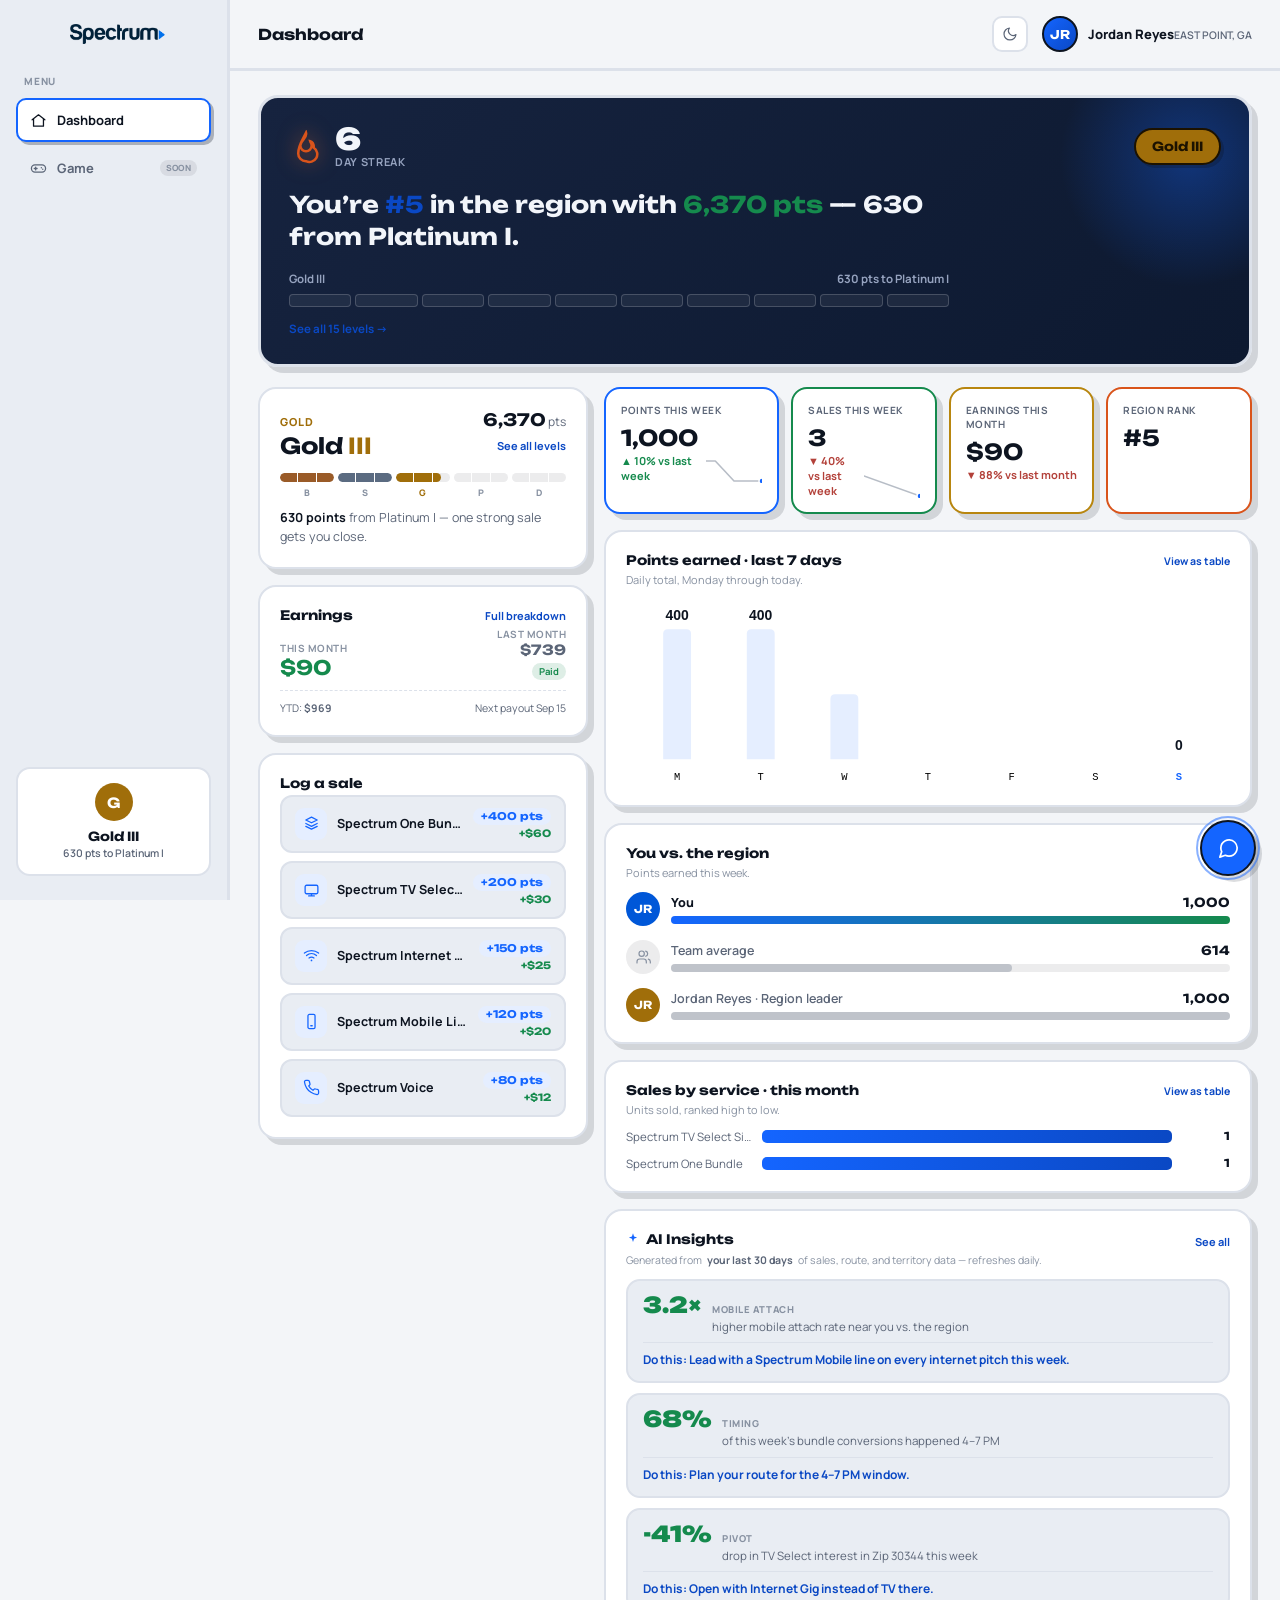
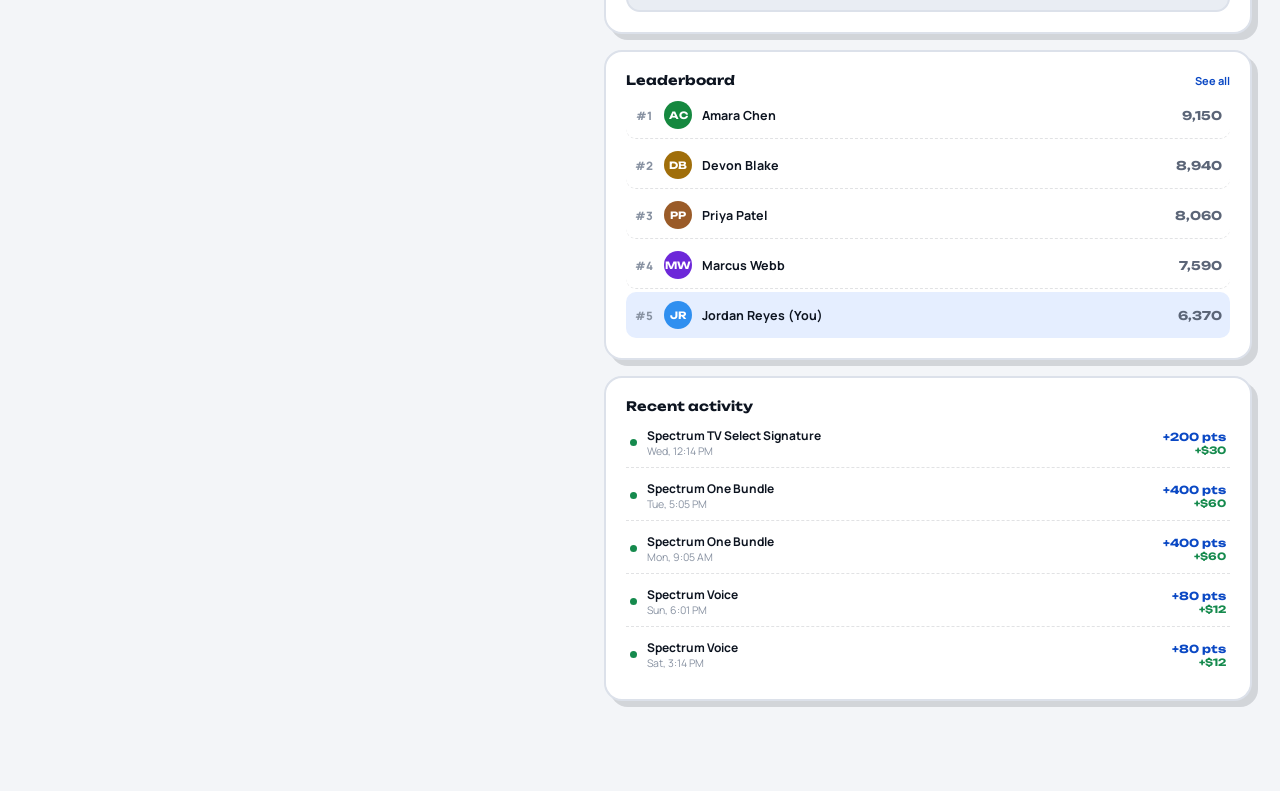
==== commit 56d5f7e6: "Publish static snapshot of the Django dashboard (demo data)" ====
--- a/index.html
+++ b/index.html
@@ -3,634 +3,793 @@
 <head>
 <meta charset="UTF-8">
 <meta name="viewport" content="width=device-width, initial-scale=1.0">
-<title>Spectrum Field Neubrutalist</title>
+<title>Spectrum Field</title>
 <link rel="preconnect" href="https://fonts.googleapis.com">
+<link rel="preconnect" href="https://fonts.gstatic.com" crossorigin>
 <link href="https://fonts.googleapis.com/css2?family=Unbounded:wght@500;700;900&family=Manrope:wght@500;600;700;800&display=swap" rel="stylesheet">
-<style>
-  :root{
-    --bg:#F3F5F8; --bg-2:#E9EDF3; --sidebar:#E9EDF3; --card:#FFFFFF; --card-border:#DCE1EA;
-    --blue:#1465FF; --blue-light:#5FA8FF; --gold:#F5B942; --flame:#FF7A33; --good:#2ED888;
-    --tier-bronze:#C98A4E; --tier-silver:#9FB0C9; --tier-gold:#F5B942; --tier-platinum:#7ec8e3; --tier-diamond:#8B7CF6;
-    --ink:#0D1420; --ink-dim:#5B6577; --ink-dimmer:#8791A1;
-    --shadow-hard:6px 6px 0 rgba(13,20,32,0.16);
-    --track:rgba(13,20,32,0.08); --divider:rgba(13,20,32,0.12);
-  }
-  body:has(#theme-switch:checked){
-    --bg:#0A1628; --bg-2:#0F2036; --sidebar:#060D1A; --card:#122544; --card-border:#22375C;
-    --ink:#F2F5FA; --ink-dim:#96A3BF; --ink-dimmer:#6C7896;
-    --shadow-hard:6px 6px 0 rgba(3,8,18,0.5);
-    --track:rgba(255,255,255,0.07); --divider:rgba(255,255,255,0.08);
-  }
-  .logo-dark{display:none;} body:has(#theme-switch:checked) .logo-light{display:none;} body:has(#theme-switch:checked) .logo-dark{display:block;}
-  /* the hero banner's background never changes with theme, so its own text
-     stays fixed light — it must never inherit the flipping --ink tokens */
-  .hero, .hero .streak-num{color:#F2F5FA;}
-  .hero .streak-label, .hero .xp-labels{color:#96A3BF;}
-  #theme-switch{position:absolute;opacity:0;width:1px;height:1px;}
-  .icon-sun{display:none;} body:has(#theme-switch:checked) .icon-moon{display:none;} body:has(#theme-switch:checked) .icon-sun{display:block;}
-
-  *{box-sizing:border-box;margin:0;padding:0;}
-  html,body{height:100%;}
-  a{text-decoration:none;color:inherit;}
-  ol,ul{list-style:none;}
-  body{background:var(--bg);color:var(--ink);font-family:'Manrope',sans-serif;}
-
-  .tier-Bronze{ --tc:var(--tier-bronze); } .tier-Silver{ --tc:var(--tier-silver); }
-  .tier-Gold{ --tc:var(--tier-gold); } .tier-Platinum{ --tc:var(--tier-platinum); } .tier-Diamond{ --tc:var(--tier-diamond); }
-
-  /* ---------- login / app switch (no JS: :target) ---------- */
-  .app{display:none;min-height:100vh;}
-  .app:target{display:flex;}
-  body:has(.app:target) .login-screen{display:none;}
-
-  .login-screen{min-height:100vh;display:flex;align-items:center;justify-content:center;position:relative;overflow:hidden;
-    background:radial-gradient(circle at 15% 10%, rgba(20,101,255,0.16), transparent 40%), var(--bg);}
-
-  /* ---------- ambient "broadcast signal" motif — ties the motion to a broadband/telecom brand ---------- */
-  .signal-rings{position:absolute;pointer-events:none;z-index:0;}
-  .signal-rings span{position:absolute;top:0;left:0;width:70px;height:70px;margin:-35px 0 0 -35px;
-    border-radius:50%;border:2px solid var(--blue-light);opacity:0;animation:signalPulse 3.6s ease-out infinite;}
-  .signal-rings span:nth-child(2){animation-delay:1.2s;}
-  .signal-rings span:nth-child(3){animation-delay:2.4s;}
-  @keyframes signalPulse{
-    0%{transform:scale(0.5);opacity:.55;}
-    100%{transform:scale(4.2);opacity:0;}
-  }
-  .login-screen .signal-rings{top:18%;left:50%;}
-  .hero .signal-rings{top:0;right:24px;z-index:0;}
-  @media (prefers-reduced-motion: reduce){
-    .signal-rings span{animation:none;opacity:.12;transform:scale(2);}
-  }
-  .login-card{background:var(--card);border:3px solid var(--card-border);border-radius:20px;
-    padding:40px 36px 32px;width:380px;box-shadow:var(--shadow-hard);text-align:center;}
-  .login-logo{height:24px;object-fit:contain;margin-bottom:26px;}
-  .login-card h1{font-family:'Unbounded',sans-serif;font-size:19px;font-weight:700;margin-bottom:8px;}
-  .login-sub{font-size:13px;color:var(--ink-dim);margin-bottom:24px;font-weight:600;}
-  .field{text-align:left;margin-bottom:14px;}
-  .field label{display:block;font-size:11px;font-weight:700;letter-spacing:.04em;text-transform:uppercase;color:var(--ink-dimmer);margin-bottom:6px;}
-  .field input{width:100%;padding:11px 13px;border:2px solid var(--card-border);border-radius:10px;font-family:inherit;font-size:14px;background:var(--bg-2);color:var(--ink);}
-  .field input:focus{outline:none;border-color:var(--blue);}
-  .btn-primary{display:block;width:100%;margin-top:10px;padding:13px;border-radius:12px;background:var(--blue);color:#fff;
-    font-family:'Unbounded',sans-serif;font-weight:700;font-size:13px;text-align:center;cursor:pointer;
-    border:2px solid #06122b;box-shadow:3px 3px 0 rgba(0,0,0,0.35);}
-  .login-foot{margin-top:20px;font-size:10.5px;color:var(--ink-dimmer);font-family:'Unbounded',sans-serif;font-weight:500;letter-spacing:.04em;}
-
-  /* ---------- sidebar (desktop) ---------- */
-  .sidebar{width:230px;flex-shrink:0;background:var(--sidebar);border-right:3px solid var(--card-border);
-    padding:24px 16px;display:flex;flex-direction:column;position:sticky;top:0;height:100vh;}
-  .sb-logo{height:20px;object-fit:contain;margin-bottom:30px;margin-left:8px;}
-  .sb-section-label{font-size:10px;font-weight:800;color:var(--ink-dimmer);text-transform:uppercase;letter-spacing:.08em;margin:0 8px 10px;}
-  .sb-nav{margin-bottom:24px;}
-  .sb-item{display:flex;align-items:center;gap:10px;padding:11px 12px;border-radius:10px;margin-bottom:4px;
-    font-weight:700;font-size:13px;color:var(--ink-dim);cursor:pointer;border:2px solid transparent;}
-  .sb-item svg{width:17px;height:17px;flex:0 0 auto;}
-  .sb-item.active{background:var(--card);color:var(--ink);border-color:var(--blue);box-shadow:3px 3px 0 rgba(0,0,0,0.3);}
-  .sb-item:hover:not(.active){background:var(--track);color:var(--ink);}
-  .soon-tag{margin-left:auto;font-size:8.5px;font-weight:800;letter-spacing:.04em;text-transform:uppercase;
-    background:var(--track);color:var(--ink-dimmer);padding:2px 6px;border-radius:999px;}
-  .sb-footer{margin-top:auto;}
-  .sb-rank-card{background:var(--card);border:2px solid var(--card-border);border-radius:14px;padding:14px;text-align:center;}
-  .sb-rank-badge{width:38px;height:38px;border-radius:50%;background:var(--tier-gold);margin:0 auto 8px;
-    display:flex;align-items:center;justify-content:center;color:#1c1200;font-family:'Unbounded',sans-serif;font-weight:700;font-size:14px;}
-  .sb-rank-card .lvl{font-family:'Unbounded',sans-serif;font-weight:700;font-size:12.5px;margin-bottom:2px;}
-  .sb-rank-card .to-next{font-size:10.5px;color:var(--ink-dim);font-weight:600;}
-
-  /* ---------- main column ---------- */
-  .main{flex:1;min-width:0;min-height:0;display:flex;flex-direction:column;}
-  .topbar{display:flex;align-items:center;justify-content:space-between;padding:16px 28px;
-    border-bottom:3px solid var(--card-border);background:var(--bg);flex:0 0 auto;}
-  .topbar-left{font-family:'Unbounded',sans-serif;font-weight:700;font-size:15px;}
-  .topbar-right{display:flex;align-items:center;gap:14px;}
-  .icon-btn{width:36px;height:36px;border-radius:10px;background:var(--card);border:2px solid var(--card-border);
-    display:flex;align-items:center;justify-content:center;cursor:pointer;color:var(--ink-dim);}
-  .icon-btn svg{width:16px;height:16px;}
-  .who{display:flex;align-items:center;gap:10px;}
-  .avatar{width:36px;height:36px;border-radius:50%;background:linear-gradient(135deg,var(--blue),var(--blue-light));
-    display:flex;align-items:center;justify-content:center;font-family:'Unbounded',sans-serif;font-weight:700;font-size:12px;color:#03102b;
-    border:2px solid var(--ink);flex:0 0 auto;}
-  .who-name{font-weight:800;font-size:13px;}
-  .who-loc{font-size:10.5px;color:var(--ink-dim);font-weight:600;}
-
-  .content{padding:24px 28px 90px;max-width:1320px;overflow-y:auto;flex:1;}
-
-  /* ---------- hero ---------- */
-  .hero{background:linear-gradient(135deg,#16233F 0%,#0D1930 100%);border:3px solid var(--card-border);border-radius:20px;
-    padding:26px 28px;margin-bottom:20px;position:relative;overflow:hidden;box-shadow:var(--shadow-hard);}
-  .hero::after{content:"";position:absolute;top:-70px;right:-70px;width:260px;height:260px;border-radius:50%;
-    background:radial-gradient(circle,rgba(20,101,255,0.35),transparent 70%);}
-  .hero-top{display:flex;align-items:center;justify-content:space-between;gap:20px;flex-wrap:wrap;position:relative;z-index:1;}
-  .streak{display:flex;align-items:center;gap:12px;}
-  .streak svg{width:34px;height:34px;filter:drop-shadow(0 0 10px rgba(255,122,51,0.55));}
-  .streak-num{font-family:'Unbounded',sans-serif;font-size:30px;font-weight:900;line-height:1;}
-  .streak-label{font-size:11px;color:var(--ink-dim);font-weight:700;text-transform:uppercase;letter-spacing:.06em;}
-  .rank-chip{background:var(--tier-gold);color:#1c1200;font-family:'Unbounded',sans-serif;font-weight:700;font-size:12.5px;
-    padding:9px 16px;border-radius:100px;border:2px solid #1c1200;box-shadow:3px 3px 0 rgba(0,0,0,0.35);white-space:nowrap;}
-  .hero-headline{font-family:'Unbounded',sans-serif;font-weight:700;font-size:clamp(19px,2.6vw,26px);
-    line-height:1.35;margin-top:20px;max-width:640px;position:relative;z-index:1;}
-  .hero-headline b{color:var(--good);font-weight:700;} .hero-headline .pos{color:var(--blue-light);}
-  .xp-row{margin-top:18px;position:relative;z-index:1;max-width:640px;}
-  .xp-labels{display:flex;justify-content:space-between;font-size:11.5px;font-weight:700;color:var(--ink-dim);margin-bottom:8px;}
-  .xp-track{display:flex;gap:4px;}
-  .xp-seg{height:13px;flex:1;border-radius:4px;background:rgba(255,255,255,0.06);border:1.5px solid var(--card-border);}
-  .xp-seg.filled{background:linear-gradient(90deg,var(--blue),var(--good));border-color:transparent;}
-  .see-levels{display:inline-block;margin-top:14px;font-size:11.5px;font-weight:700;color:var(--blue-light);position:relative;z-index:1;cursor:pointer;}
-  .see-levels:hover{text-decoration:underline;}
-
-  /* ---------- stat tiles ---------- */
-  .stat-row{display:grid;grid-template-columns:repeat(4,1fr);gap:14px;margin-bottom:20px;}
-  .stat{background:var(--card);border:2.5px solid var(--card-border);border-radius:16px;padding:16px 16px 14px;box-shadow:var(--shadow-hard);}
-  .stat.c1{border-color:var(--blue);} .stat.c2{border-color:var(--good);} .stat.c3{border-color:var(--gold);} .stat.c4{border-color:var(--flame);}
-  .stat-label{font-size:10.5px;font-weight:700;color:var(--ink-dim);text-transform:uppercase;letter-spacing:.05em;}
-  .stat-num{font-family:'Unbounded',sans-serif;font-size:25px;font-weight:700;margin:8px 0 4px;}
-  .stat-delta{font-size:11.5px;font-weight:700;color:var(--good);}
-  .stat-delta.flat{color:var(--ink-dim);}
-
-  /* ---------- panels grid ---------- */
-  .grid{display:grid;grid-template-columns:1.4fr 1fr;gap:16px;margin-bottom:16px;}
-  .panel{background:var(--card);border:2.5px solid var(--card-border);border-radius:18px;padding:20px;box-shadow:var(--shadow-hard);}
-  .panel-head{display:flex;justify-content:space-between;align-items:baseline;margin-bottom:4px;}
-  .panel-title{font-family:'Unbounded',sans-serif;font-weight:700;font-size:14px;}
-  .panel-sub{font-size:11.5px;color:var(--ink-dim);font-weight:600;margin-bottom:16px;}
-  .see-all{font-size:11px;font-weight:700;color:var(--blue-light);cursor:pointer;}
-  .see-all:hover{text-decoration:underline;}
-
-  .bars{display:flex;align-items:flex-end;gap:12px;height:140px;padding:0 4px;}
-  .bar-col{flex:1;display:flex;flex-direction:column;align-items:center;gap:8px;height:100%;justify-content:flex-end;}
-  .bar{width:100%;max-width:32px;border-radius:8px 8px 3px 3px;background:var(--track);}
-  .bar.today{background:linear-gradient(180deg,var(--good),var(--blue-light));box-shadow:0 0 14px rgba(46,216,136,0.4);}
-  .bar-day{font-size:10.5px;font-weight:700;color:var(--ink-dim);}
-  .bar-day.today{color:var(--good);}
-  details.chart-details summary{font-size:10.5px;font-weight:700;color:var(--blue-light);cursor:pointer;list-style:none;margin-top:10px;}
-  details.chart-details summary::-webkit-details-marker{display:none;}
-  .chart-table{width:100%;border-collapse:collapse;font-size:11.5px;margin-top:8px;}
-  .chart-table th{text-align:left;font-size:9.5px;text-transform:uppercase;color:var(--ink-dimmer);font-weight:700;padding:6px;border-bottom:1px solid var(--card-border);}
-  .chart-table td{padding:6px;border-bottom:1px solid var(--card-border);color:var(--ink-dim);}
-  .chart-table td:first-child{color:var(--ink);}
-
-  .lb-row{display:flex;align-items:center;gap:12px;padding:10px 0;border-bottom:1.5px dashed var(--divider);}
-  .lb-row:last-child{border-bottom:none;}
-  .lb-avatar{width:32px;height:32px;border-radius:50%;display:flex;align-items:center;justify-content:center;
-    font-family:'Unbounded',sans-serif;font-weight:700;font-size:11px;color:#03102b;flex-shrink:0;}
-  .lb-name{font-weight:800;font-size:12.5px;}
-  .lb-role{font-size:10.5px;color:var(--ink-dim);font-weight:600;}
-  .lb-pts{margin-left:auto;font-family:'Unbounded',sans-serif;font-weight:700;font-size:13.5px;}
-  .lb-you .lb-name{color:var(--blue-light);}
-
-  /* ---------- bottom row ---------- */
-  .bottom-grid{display:grid;grid-template-columns:1fr 1fr 1fr;gap:16px;}
-  .quest{display:flex;align-items:center;gap:11px;background:var(--bg-2);border:2px solid var(--card-border);border-radius:12px;padding:11px 13px;margin-bottom:9px;cursor:pointer;}
-  .quest:hover{border-color:var(--blue);}
-  .quest-icon{width:34px;height:34px;border-radius:9px;background:rgba(20,101,255,0.16);color:var(--blue-light);
-    display:flex;align-items:center;justify-content:center;flex-shrink:0;}
-  .quest-icon svg{width:16px;height:16px;}
-  .quest-name{font-weight:800;font-size:12.5px;}
-  .quest-pts{margin-left:auto;text-align:right;}
-  .quest-pts .p{color:var(--good);font-weight:800;font-size:12.5px;font-family:'Unbounded',sans-serif;}
-  .quest-pts .d{font-size:10.5px;color:var(--ink-dim);font-weight:600;}
-
-  .service-row{margin-bottom:13px;}
-  .service-top{display:flex;justify-content:space-between;font-size:12px;font-weight:700;margin-bottom:6px;}
-  .service-count{color:var(--ink-dim);}
-  .service-track{height:9px;border-radius:6px;background:var(--track);overflow:hidden;}
-  .service-fill{height:100%;border-radius:6px;background:linear-gradient(90deg,var(--blue),var(--blue-light));}
-
-  .tip{background:var(--bg-2);border:2px solid var(--card-border);border-radius:14px;padding:13px 15px;margin-bottom:11px;}
-  .tip-top{display:flex;align-items:baseline;gap:10px;}
-  .tip-stat{font-family:'Unbounded',sans-serif;font-weight:900;font-size:21px;color:var(--good);flex:0 0 auto;}
-  .tip-label{font-size:10px;font-weight:700;color:var(--ink-dimmer);text-transform:uppercase;letter-spacing:.04em;}
-  .tip-body{font-size:12px;color:var(--ink-dim);margin-top:2px;line-height:1.45;}
-  .tip-action{font-size:12px;margin-top:8px;font-weight:700;color:var(--blue-light);}
-
-  .ai-spark{width:15px;height:15px;color:var(--blue);flex:0 0 auto;vertical-align:-2px;margin-right:4px;
-    animation:aiPulse 2.4s ease-in-out infinite;}
-  @keyframes aiPulse{0%,100%{opacity:.65;transform:scale(1);}50%{opacity:1;transform:scale(1.15);}}
-  @media (prefers-reduced-motion: reduce){ .ai-spark{animation:none;} }
-  .panel-ai-hint{font-size:10.5px;color:var(--ink-dimmer);margin-bottom:14px;display:flex;align-items:center;gap:5px;}
-  .chat-hint-icon{display:inline-flex;width:13px;height:13px;color:var(--blue-light);}
-  .chat-hint-icon svg{width:100%;height:100%;}
-
-  /* ---------- AI chat FAB + modal ---------- */
-  .chat-fab{position:fixed;right:24px;bottom:24px;width:56px;height:56px;border-radius:50%;background:var(--blue);
-    display:flex;align-items:center;justify-content:center;box-shadow:var(--shadow-hard);z-index:60;
-    border:2px solid #06122b;color:#fff;}
-  .chat-fab svg{width:23px;height:23px;}
-  .chat-fab-ring{position:absolute;inset:-6px;border-radius:50%;border:2px solid var(--blue);opacity:.5;
-    animation:signalPulse 2.6s ease-out infinite;pointer-events:none;}
-  @media (prefers-reduced-motion: reduce){ .chat-fab-ring{animation:none;opacity:.2;} }
-  @media (max-width:1040px){ .chat-fab{bottom:76px;right:16px;width:50px;height:50px;} .chat-fab svg{width:20px;height:20px;} }
-
-  .modal-head h2{display:flex;align-items:center;}
-  .chat-modal-card{display:flex;flex-direction:column;max-height:80vh;}
-  .chat-thread{display:flex;flex-direction:column;gap:12px;overflow-y:auto;padding-right:2px;margin-bottom:14px;}
-  .chat-row{display:flex;gap:9px;align-items:flex-end;}
-  .chat-row.is-you{flex-direction:row-reverse;}
-  .chat-avatar{width:26px;height:26px;border-radius:50%;background:var(--blue);color:#fff;flex:0 0 auto;
-    display:flex;align-items:center;justify-content:center;font-family:'Unbounded',sans-serif;font-size:10px;font-weight:700;}
-  .chat-avatar svg{width:13px;height:13px;}
-  .chat-row.is-you .chat-avatar{background:var(--card-border);color:var(--ink-dim);}
-  .chat-bubble{background:var(--bg-2);border-radius:14px 14px 14px 4px;padding:9px 13px;font-size:12.5px;line-height:1.45;max-width:78%;}
-  .chat-row.is-you .chat-bubble{background:var(--blue);color:#fff;border-radius:14px 14px 4px 14px;}
-  .chat-input-row{display:flex;align-items:center;gap:8px;background:var(--bg-2);border:2px solid var(--card-border);
-    border-radius:999px;padding:6px 6px 6px 16px;flex:0 0 auto;}
-  .chat-input-placeholder{flex:1;font-size:12px;color:var(--ink-dimmer);}
-  .chat-send{width:32px;height:32px;border-radius:50%;background:var(--blue);color:#fff;display:flex;align-items:center;
-    justify-content:center;flex:0 0 auto;}
-  .chat-send svg{width:14px;height:14px;}
-
-  /* ---------- modals (CSS-only via :target) ---------- */
-  .modal-overlay{display:none;position:fixed;inset:0;background:rgba(3,8,18,0.65);backdrop-filter:blur(3px);
-    align-items:center;justify-content:center;z-index:100;}
-  .modal-overlay:target{display:flex;}
-  .modal-card{width:min(480px,92vw);max-height:82vh;overflow-y:auto;background:var(--card);border-radius:18px;border:3px solid var(--card-border);
-    padding:24px 24px 20px;box-shadow:var(--shadow-hard);}
-  .modal-head{display:flex;align-items:center;justify-content:space-between;margin-bottom:16px;}
-  .modal-head h2{font-family:'Unbounded',sans-serif;font-size:15.5px;font-weight:700;}
-  .modal-close{width:30px;height:30px;border-radius:50%;display:flex;align-items:center;justify-content:center;color:var(--ink-dim);cursor:pointer;}
-  .modal-close:hover{background:var(--bg-2);}
-  .modal-close svg{width:15px;height:15px;}
-
-  .levels-major{margin-bottom:16px;} .levels-major:last-child{margin-bottom:0;}
-  .level-group-head{display:flex;align-items:center;gap:8px;margin-bottom:6px;}
-  .level-group-dot{width:10px;height:10px;border-radius:50%;background:var(--tc);flex:0 0 auto;}
-  .level-group-head strong{font-family:'Unbounded',sans-serif;font-size:13px;font-weight:700;}
-  .level-group-benefit{font-size:10.5px;color:var(--ink-dim);}
-  .sub-level-row{display:flex;align-items:center;gap:10px;padding:7px 10px;border-radius:9px;background:var(--bg-2);margin-bottom:4px;margin-top:8px;}
-  .sub-level-row.is-current{outline:2px solid var(--tc);background:rgba(20,101,255,0.1);}
-  .sub-level-numeral{width:22px;height:22px;border-radius:6px;background:var(--tc);color:#03102b;flex:0 0 auto;display:flex;align-items:center;justify-content:center;
-    font-family:'Unbounded',sans-serif;font-size:10px;font-weight:700;}
-  .sub-level-range{flex:1;font-size:11px;color:var(--ink-dim);}
-  .sub-level-tag{font-size:9.5px;font-weight:700;color:var(--tc);text-transform:uppercase;}
-
-  .account-row{display:flex;justify-content:space-between;padding:10px 0;border-bottom:1px solid var(--card-border);font-size:12.5px;}
-  .account-row:last-child{border-bottom:none;}
-  .account-row span:first-child{color:var(--ink-dim);}
-  .account-row span:last-child{font-weight:700;}
-
-  .earn-row{display:flex;align-items:flex-end;justify-content:space-between;margin-bottom:10px;}
-  .earn-label{font-size:10px;font-weight:700;color:var(--ink-dimmer);text-transform:uppercase;letter-spacing:.05em;}
-  .earn-amount{font-family:'Unbounded',sans-serif;font-size:19px;font-weight:700;color:var(--good);}
-  .earn-amount.is-muted{font-size:14px;color:var(--ink-dim);}
-  .earn-paid-tag{font-size:9px;font-weight:700;color:var(--good);background:rgba(46,216,136,0.14);padding:2px 7px;border-radius:999px;}
-  .earn-divider{border-top:1px dashed var(--card-border);margin:10px 0;}
-  .earn-foot{display:flex;justify-content:space-between;font-size:10.5px;color:var(--ink-dim);}
-
-  .logged-card{text-align:center;padding:30px 26px;}
-  .logged-badge{width:60px;height:60px;border-radius:50%;background:var(--good);color:#03102b;margin:0 auto 14px;display:flex;align-items:center;justify-content:center;}
-  .logged-badge svg{width:26px;height:26px;}
-  .logged-card h2{font-family:'Unbounded',sans-serif;font-size:16px;font-weight:700;margin-bottom:6px;}
-  .logged-card p{font-size:12.5px;color:var(--ink-dim);margin-bottom:16px;}
-  .logged-card .btn-primary{width:auto;display:inline-block;padding:10px 22px;}
-
-  /* ---------- mobile bottom nav ---------- */
-  .tab-bar{display:none;flex:0 0 auto;align-items:stretch;background:var(--card);border-top:3px solid var(--card-border);}
-  .tab-btn{flex:1;display:flex;flex-direction:column;align-items:center;justify-content:center;gap:3px;padding:9px 4px 8px;min-height:56px;color:var(--ink-dimmer);cursor:pointer;}
-  .tab-btn svg{width:19px;height:19px;}
-  .tab-btn span{font-size:9px;font-weight:700;letter-spacing:.02em;}
-  .tab-btn.is-active{color:var(--blue-light);}
-
-  html,body{overflow-x:hidden;}
-  .main{min-width:0;}
-
-  @media (max-width:1040px){
-    .app:target{flex-direction:column;height:100vh;}
-    .sidebar{display:none;}
-    .stat-row{grid-template-columns:repeat(2,1fr);}
-    .grid{grid-template-columns:1fr;}
-    .bottom-grid{grid-template-columns:1fr;}
-    .tab-bar{display:flex;}
-    .content{padding-bottom:20px;}
-    .topbar{padding:14px 18px;gap:10px;}
-    .content{padding-left:18px;padding-right:18px;}
-    .topbar-left{flex:1;min-width:0;overflow:hidden;text-overflow:ellipsis;white-space:nowrap;}
-    .who-loc{display:none;}
-    .who-name{max-width:96px;overflow:hidden;text-overflow:ellipsis;white-space:nowrap;}
-  }
-</style>
+<link rel="stylesheet" href="static/dashboard/css/dashboard.css">
 </head>
 <body>
-
-<input type="checkbox" id="theme-switch">
-
-<section class="login-screen">
-  <div class="signal-rings"><span></span><span></span><span></span></div>
-  <div class="login-card">
-    <img class="login-logo logo-dark" src="[data-uri]" alt="Spectrum">
-    <img class="login-logo logo-light" src="[data-uri]" alt="Spectrum">
-    <h1>Field Console</h1>
-    <p class="login-sub">Sign in to see today's rank, points, and route insights.</p>
-    <div class="field"><label for="agentId">Agent ID</label><input id="agentId" type="text" placeholder="SP-40217"></div>
-    <div class="field"><label for="agentPw">Password</label><input id="agentPw" type="password" placeholder="••••••••"></div>
-    <a class="btn-primary" href="#dashboard">Sign in</a>
-    <p class="login-foot">FIELD SALES · SPECTRUM</p>
-  </div>
-</section>
-
-<div class="app" id="dashboard">
-  <aside class="sidebar">
-    <img class="sb-logo logo-dark" src="[data-uri]" alt="Spectrum">
-    <img class="sb-logo logo-light" src="[data-uri]" alt="Spectrum">
-    <div class="sb-section-label">Menu</div>
-    <nav class="sb-nav">
-      <a class="sb-item active" href="#dashboard">
-        <svg viewBox="0 0 24 24" fill="none" stroke="currentColor" stroke-width="1.8" stroke-linecap="round" stroke-linejoin="round"><path d="M3 11l9-7 9 7"/><path d="M5 10v10h14V10"/></svg> Dashboard
-      </a>
-      <a class="sb-item sb-item-soon" href="#modal-game">
-        <svg viewBox="0 0 24 24" fill="none" stroke="currentColor" stroke-width="1.8" stroke-linecap="round" stroke-linejoin="round"><rect x="2" y="7" width="20" height="10" rx="5"/><path d="M8 10v4M6 12h4"/><circle cx="16" cy="11" r="1" fill="currentColor" stroke="none"/><circle cx="18" cy="13" r="1" fill="currentColor" stroke="none"/></svg> Game <span class="soon-tag">Soon</span>
-      </a>
+  <div class="app" id="appScreen">
+    <aside class="sidebar">
+      <img class="sb-logo logo-navy" src="static/dashboard/img/spectrum-logo-navy.png" alt="Spectrum">
+      <img class="sb-logo logo-white" src="static/dashboard/img/spectrum-logo-white.png" alt="Spectrum">
+      <div class="sb-section-label">Menu</div>
+      <nav class="sb-nav">
+        <a class="sb-item active" href="/">
+          <svg viewBox="0 0 24 24" fill="none" stroke="currentColor" stroke-width="1.8" stroke-linecap="round" stroke-linejoin="round"><path d="M3 11l9-7 9 7"/><path d="M5 10v10h14V10"/></svg>
+          Dashboard
+        </a>
+        <button type="button" class="sb-item sb-item-soon" onclick="openModal('game')">
+          <svg viewBox="0 0 24 24" fill="none" stroke="currentColor" stroke-width="1.8" stroke-linecap="round" stroke-linejoin="round"><rect x="2" y="7" width="20" height="10" rx="5"/><path d="M8 10v4M6 12h4"/><circle cx="16" cy="11" r="1" fill="currentColor" stroke="none"/><circle cx="18" cy="13" r="1" fill="currentColor" stroke="none"/></svg>
+          Game <span class="soon-tag">Soon</span>
+        </button>
+      </nav>
+      <div class="sb-footer">
+        <div class="sb-rank-card tier-Gold">
+          <div class="sb-rank-badge">G</div>
+          <div class="lvl">Gold III</div>
+          <div class="to-next">
+            630 pts to Platinum I
+          </div>
+        </div>
+      </div>
+    </aside>
+
+    <div class="main">
+      <header class="topbar">
+        <div class="topbar-left">Dashboard</div>
+        <div class="topbar-right">
+          <button class="icon-btn" id="themeToggle" aria-label="Toggle theme" title="Theme">
+            <svg class="icon-moon" viewBox="0 0 24 24" fill="none" stroke="currentColor" stroke-width="1.8" stroke-linecap="round" stroke-linejoin="round"><path d="M21 12.8A9 9 0 1 1 11.2 3 7 7 0 0 0 21 12.8z"/></svg>
+            <svg class="icon-sun" viewBox="0 0 24 24" fill="none" stroke="currentColor" stroke-width="1.8" stroke-linecap="round"><circle cx="12" cy="12" r="4"/><path d="M12 2v2M12 20v2M4.9 4.9l1.4 1.4M17.7 17.7l1.4 1.4M2 12h2M20 12h2M4.9 19.1l1.4-1.4M17.7 6.3l1.4-1.4"/></svg>
+          </button>
+          <button type="button" class="who" onclick="openModal('account')" title="Account">
+            <span class="avatar">JR</span>
+            <span><span class="who-name">Jordan Reyes</span><span class="who-loc">EAST POINT, GA</span></span>
+          </button>
+        </div>
+      </header>
+
+      <div class="content">
+        <div class="hero">
+          <div class="signal-rings"><span></span><span></span><span></span></div>
+          <div class="hero-top">
+            <div class="streak">
+              <svg class="flame-flicker" viewBox="0 0 24 24" fill="none" stroke="var(--flame)" stroke-width="1.8"><path d="M12 2c1 4-4 5-4 9a4 4 0 0 0 8 0c0-1.5-.7-2-1-3 1 .3 2.5 1.6 2.5 4.5A5.5 5.5 0 0 1 12 22a5.5 5.5 0 0 1-5.5-5.5C6.5 11 9 8 12 2z"/></svg>
+              <div><div class="streak-num">6</div><div class="streak-label">Day Streak</div></div>
+            </div>
+            <div class="rank-chip">Gold III</div>
+          </div>
+          <div class="hero-headline">
+            You&rsquo;re <span class="pos">#5</span> in the region with <b>6,370 pts</b> &mdash;
+            630 from Platinum I.
+          </div>
+          <div class="xp-row">
+            <div class="xp-labels">
+              <span>Gold III</span>
+              <span>630 pts to Platinum I</span>
+            </div>
+            <div class="xp-track">
+              
+              
+                <div class="xp-seg"></div>
+              
+                <div class="xp-seg"></div>
+              
+                <div class="xp-seg"></div>
+              
+                <div class="xp-seg"></div>
+              
+                <div class="xp-seg"></div>
+              
+                <div class="xp-seg"></div>
+              
+                <div class="xp-seg"></div>
+              
+                <div class="xp-seg"></div>
+              
+                <div class="xp-seg"></div>
+              
+                <div class="xp-seg"></div>
+              
+            </div>
+          </div>
+          <button type="button" class="see-levels" onclick="openModal('levels')">See all 15 levels &rarr;</button>
+        </div>
+
+        <div class="dash-grid">
+          <section class="left-col">
+            <div class="card tier-card tier-Gold" id="tierCard">
+              <div class="tier-top"><span class="tier-label">Gold</span><span class="tier-points"><strong id="pointsValue">6,370</strong> pts</span></div>
+              <div style="display:flex;align-items:center;justify-content:space-between;margin:2px 0 14px;">
+                <h2 class="tier-name" style="margin:0;">Gold <span>III</span></h2>
+                <button class="see-all" onclick="openModal('levels')">See all levels</button>
+              </div>
+              <div class="tier-track">
+                
+                  <div class="tier-seg">
+                    <div class="tier-seg-bar"><div class="tier-seg-fill tier-Bronze" style="width:100%"></div>
+                      <div class="tier-seg-ticks"><span></span><span></span><span></span></div></div>
+                    <div class="tier-seg-label">B</div>
+                  </div>
+                
+                  <div class="tier-seg">
+                    <div class="tier-seg-bar"><div class="tier-seg-fill tier-Silver" style="width:100%"></div>
+                      <div class="tier-seg-ticks"><span></span><span></span><span></span></div></div>
+                    <div class="tier-seg-label">S</div>
+                  </div>
+                
+                  <div class="tier-seg is-current">
+                    <div class="tier-seg-bar"><div class="tier-seg-fill tier-Gold" style="width:84.2%"></div>
+                      <div class="tier-seg-ticks"><span></span><span></span><span></span></div></div>
+                    <div class="tier-seg-label">G</div>
+                  </div>
+                
+                  <div class="tier-seg">
+                    <div class="tier-seg-bar"><div class="tier-seg-fill tier-Platinum" style="width:0%"></div>
+                      <div class="tier-seg-ticks"><span></span><span></span><span></span></div></div>
+                    <div class="tier-seg-label">P</div>
+                  </div>
+                
+                  <div class="tier-seg">
+                    <div class="tier-seg-bar"><div class="tier-seg-fill tier-Diamond" style="width:0%"></div>
+                      <div class="tier-seg-ticks"><span></span><span></span><span></span></div></div>
+                    <div class="tier-seg-label">D</div>
+                  </div>
+                
+              </div>
+              <p class="tier-remaining">
+                
+                  <strong>630 points</strong> from Platinum I &mdash; one strong sale gets you close.
+                
+              </p>
+            </div>
+
+            <div class="card earnings-card">
+              <div class="section-head"><h3>Earnings</h3><button class="see-all" onclick="openModal('earnings')">Full breakdown</button></div>
+              <div class="earn-row">
+                <div><div class="earn-label">This month</div><div class="earn-amount">$90</div></div>
+                <div style="text-align:right;"><div class="earn-label">Last month</div><div class="earn-amount is-muted">$739</div><span class="earn-paid-tag">Paid</span></div>
+              </div>
+              <div class="earn-divider"></div>
+              <div class="earn-foot"><span>YTD: <strong>$969</strong></span><span>Next payout Sep 15</span></div>
+            </div>
+
+            <div class="card quicklog-card">
+              <div class="section-head"><h3>Log a sale</h3></div>
+              <div class="quicklog-list">
+                
+                  <button type="button" class="log-btn" data-service-id="1" data-service-points="400">
+                    <span class="log-btn-left">
+                      <span class="log-btn-icon">
+                        
+                          <svg viewBox="0 0 24 24" fill="none" stroke="currentColor" stroke-width="1.8" stroke-linecap="round" stroke-linejoin="round"><path d="M12 3l8 4-8 4-8-4 8-4z"/><path d="M4 12l8 4 8-4"/><path d="M4 16l8 4 8-4"/></svg>
+                        
+                      </span>
+                      <span class="log-btn-name">Spectrum One Bundle</span>
+                    </span>
+                    <span class="log-btn-right"><span class="log-btn-points">+400 pts</span><span class="log-btn-money">+$60</span></span>
+                  </button>
+                
+                  <button type="button" class="log-btn" data-service-id="3" data-service-points="200">
+                    <span class="log-btn-left">
+                      <span class="log-btn-icon">
+                        
+                          <svg viewBox="0 0 24 24" fill="none" stroke="currentColor" stroke-width="1.8" stroke-linecap="round" stroke-linejoin="round"><rect x="3" y="6" width="18" height="12" rx="2"/><path d="M8 21h8M12 18v3"/></svg>
+                        
+                      </span>
+                      <span class="log-btn-name">Spectrum TV Select Signature</span>
+                    </span>
+                    <span class="log-btn-right"><span class="log-btn-points">+200 pts</span><span class="log-btn-money">+$30</span></span>
+                  </button>
+                
+                  <button type="button" class="log-btn" data-service-id="2" data-service-points="150">
+                    <span class="log-btn-left">
+                      <span class="log-btn-icon">
+                        
+                          <svg viewBox="0 0 24 24" fill="none" stroke="currentColor" stroke-width="1.8" stroke-linecap="round" stroke-linejoin="round"><path d="M2 8.5a16 16 0 0 1 20 0"/><path d="M5 12a11 11 0 0 1 14 0"/><path d="M8.5 15.5a6 6 0 0 1 7 0"/><circle cx="12" cy="19" r="1.2" fill="currentColor" stroke="none"/></svg>
+                        
+                      </span>
+                      <span class="log-btn-name">Spectrum Internet Gig</span>
+                    </span>
+                    <span class="log-btn-right"><span class="log-btn-points">+150 pts</span><span class="log-btn-money">+$25</span></span>
+                  </button>
+                
+                  <button type="button" class="log-btn" data-service-id="4" data-service-points="120">
+                    <span class="log-btn-left">
+                      <span class="log-btn-icon">
+                        
+                          <svg viewBox="0 0 24 24" fill="none" stroke="currentColor" stroke-width="1.8" stroke-linecap="round" stroke-linejoin="round"><rect x="7" y="2" width="10" height="20" rx="2"/><path d="M11 18h2"/></svg>
+                        
+                      </span>
+                      <span class="log-btn-name">Spectrum Mobile Line</span>
+                    </span>
+                    <span class="log-btn-right"><span class="log-btn-points">+120 pts</span><span class="log-btn-money">+$20</span></span>
+                  </button>
+                
+                  <button type="button" class="log-btn" data-service-id="5" data-service-points="80">
+                    <span class="log-btn-left">
+                      <span class="log-btn-icon">
+                        
+                          <svg viewBox="0 0 24 24" fill="none" stroke="currentColor" stroke-width="1.8" stroke-linecap="round" stroke-linejoin="round"><path d="M22 16.9v3a2 2 0 0 1-2.2 2 19.7 19.7 0 0 1-8.6-3.1 19.4 19.4 0 0 1-6-6A19.7 19.7 0 0 1 2.1 4.2 2 2 0 0 1 4.1 2h3a2 2 0 0 1 2 1.7c.1 1 .4 1.9.7 2.8a2 2 0 0 1-.5 2.1L8.1 9.9a16 16 0 0 0 6 6l1.3-1.3a2 2 0 0 1 2.1-.5c.9.3 1.8.6 2.8.7a2 2 0 0 1 1.7 2.1z"/></svg>
+                        
+                      </span>
+                      <span class="log-btn-name">Spectrum Voice</span>
+                    </span>
+                    <span class="log-btn-right"><span class="log-btn-points">+80 pts</span><span class="log-btn-money">+$12</span></span>
+                  </button>
+                
+              </div>
+            </div>
+          </section>
+
+          <section class="right-col">
+            <div class="kpi-row">
+              <div class="stat-tile">
+                <div class="stat-label">Points this week</div>
+                <div class="stat-foot"><div><div class="stat-value">1,000</div>
+                  <div class="stat-delta is-up">&#9650; 10% vs last week</div></div>
+                  <svg class="stat-spark" viewBox="0 0 56 24"><polyline points="0.0,2.0 9.3,2.0 18.7,12.0 28.0,22.0 37.3,22.0 46.7,22.0 56.0,22.0"></polyline><circle cx="56.0" cy="22.0" r="3"></circle></svg></div>
+              </div>
+              <div class="stat-tile">
+                <div class="stat-label">Sales this week</div>
+                <div class="stat-foot"><div><div class="stat-value">3</div>
+                  <div class="stat-delta is-down">&#9660; 40% vs last week</div></div>
+                  <svg class="stat-spark" viewBox="0 0 56 24"><polyline points="0.0,2.0 56.0,22.0"></polyline><circle cx="56.0" cy="22.0" r="3"></circle></svg></div>
+              </div>
+              <div class="stat-tile">
+                <div class="stat-label">Earnings this month</div>
+                <div class="stat-foot"><div><div class="stat-value">$90</div>
+                  <div class="stat-delta is-down">&#9660; 88% vs last month</div></div></div>
+              </div>
+              <div class="stat-tile">
+                <div class="stat-label">Region rank</div>
+                <div class="stat-foot"><div><div class="stat-value">#5</div></div></div>
+              </div>
+            </div>
+
+            <div class="card chart-card">
+              <div class="section-head"><h3>Points earned &middot; last 7 days</h3><button class="table-toggle" id="trendTableToggle">View as table</button></div>
+              <p class="chart-sub">Daily total, Monday through today.</p>
+              <div class="trend-chart-wrap" id="trendChartWrap"><svg viewBox="0 0 520 160" preserveAspectRatio="none" role="img" aria-label="Points earned per day this week"><line x1="8" x2="512" y1="138" y2="138" stroke="var(--border)" stroke-width="1"></line><path d="M36.0,26.0 H52.0 Q56.0,26.0 56.0,30.0 V138.0 H32.0 V30.0 Q32.0,26.0 36.0,26.0 Z" fill="var(--blue-soft)"></path><text x="44.0" y="18.0" text-anchor="middle" font-family="Space Grotesk, sans-serif" font-size="12" font-weight="700" fill="var(--ink)">400</text><path d="M108.0,26.0 H124.0 Q128.0,26.0 128.0,30.0 V138.0 H104.0 V30.0 Q104.0,26.0 108.0,26.0 Z" fill="var(--blue-soft)"></path><text x="116.0" y="18.0" text-anchor="middle" font-family="Space Grotesk, sans-serif" font-size="12" font-weight="700" fill="var(--ink)">400</text><path d="M180.0,82.0 H196.0 Q200.0,82.0 200.0,86.0 V138.0 H176.0 V86.0 Q176.0,82.0 180.0,82.0 Z" fill="var(--blue-soft)"></path><path d="M248.0,138.0 H272.0 Q272.0,138.0 272.0,138.0 V138.0 H248.0 V138.0 Q248.0,138.0 248.0,138.0 Z" fill="var(--blue-soft)"></path><path d="M320.0,138.0 H344.0 Q344.0,138.0 344.0,138.0 V138.0 H320.0 V138.0 Q320.0,138.0 320.0,138.0 Z" fill="var(--blue-soft)"></path><path d="M392.0,138.0 H416.0 Q416.0,138.0 416.0,138.0 V138.0 H392.0 V138.0 Q392.0,138.0 392.0,138.0 Z" fill="var(--blue-soft)"></path><path d="M464.0,138.0 H488.0 Q488.0,138.0 488.0,138.0 V138.0 H464.0 V138.0 Q464.0,138.0 464.0,138.0 Z" fill="var(--blue)"></path><text x="476.0" y="130.0" text-anchor="middle" font-family="Space Grotesk, sans-serif" font-size="12" font-weight="700" fill="var(--ink)">0</text><text x="44.0" y="156" text-anchor="middle" font-family="Space Mono, monospace" font-size="9" fill="var(--ink-3)" font-weight="400">M</text><text x="116.0" y="156" text-anchor="middle" font-family="Space Mono, monospace" font-size="9" fill="var(--ink-3)" font-weight="400">T</text><text x="188.0" y="156" text-anchor="middle" font-family="Space Mono, monospace" font-size="9" fill="var(--ink-3)" font-weight="400">W</text><text x="260.0" y="156" text-anchor="middle" font-family="Space Mono, monospace" font-size="9" fill="var(--ink-3)" font-weight="400">T</text><text x="332.0" y="156" text-anchor="middle" font-family="Space Mono, monospace" font-size="9" fill="var(--ink-3)" font-weight="400">F</text><text x="404.0" y="156" text-anchor="middle" font-family="Space Mono, monospace" font-size="9" fill="var(--ink-3)" font-weight="400">S</text><text x="476.0" y="156" text-anchor="middle" font-family="Space Mono, monospace" font-size="9" fill="var(--blue)" font-weight="700">S</text><rect class="trend-hit" data-value="400" data-label="M" x="8.0" y="26" width="72.0" height="112" fill="transparent"></rect><rect class="trend-hit" data-value="400" data-label="T" x="80.0" y="26" width="72.0" height="112" fill="transparent"></rect><rect class="trend-hit" data-value="200" data-label="W" x="152.0" y="26" width="72.0" height="112" fill="transparent"></rect><rect class="trend-hit" data-value="0" data-label="T" x="224.0" y="26" width="72.0" height="112" fill="transparent"></rect><rect class="trend-hit" data-value="0" data-label="F" x="296.0" y="26" width="72.0" height="112" fill="transparent"></rect><rect class="trend-hit" data-value="0" data-label="S" x="368.0" y="26" width="72.0" height="112" fill="transparent"></rect><rect class="trend-hit" data-value="0" data-label="S" x="440.0" y="26" width="72.0" height="112" fill="transparent"></rect></svg></div>
+              <table class="chart-table hidden" id="trendTable">
+                <thead><tr><th>Day</th><th>Points</th></tr></thead>
+                <tbody><tr><td>M</td><td>400 pts</td></tr><tr><td>T</td><td>400 pts</td></tr><tr><td>W</td><td>200 pts</td></tr><tr><td>T</td><td>0 pts</td></tr><tr><td>F</td><td>0 pts</td></tr><tr><td>S</td><td>0 pts</td></tr><tr><td>S</td><td>0 pts</td></tr></tbody>
+              </table>
+            </div>
+
+            <div class="card">
+              <div class="section-head"><h3>You vs. the region</h3></div>
+              <p class="chart-sub">Points earned this week.</p>
+              <div class="compare-list">
+                
+                  <div class="compare-row is-you">
+                    
+                      <span class="compare-avatar" style="background:#0057d8">JR</span>
+                    
+                    <div class="compare-mid">
+                      <div class="compare-top"><span class="compare-name">You</span><span class="compare-value">1,000</span></div>
+                      <div class="compare-track"><div class="compare-fill is-you" style="width:100%"></div></div>
+                    </div>
+                  </div>
+                
+                  <div class="compare-row">
+                    
+                      <span class="compare-avatar is-team">
+                        <svg viewBox="0 0 24 24" fill="none" stroke="currentColor" stroke-width="1.8" stroke-linecap="round" stroke-linejoin="round"><path d="M17 21v-2a4 4 0 0 0-4-4H7a4 4 0 0 0-4 4v2"/><circle cx="10" cy="7" r="4"/><path d="M23 21v-2a4 4 0 0 0-3-3.87M16 3.13a4 4 0 0 1 0 7.75"/></svg>
+                      </span>
+                    
+                    <div class="compare-mid">
+                      <div class="compare-top"><span class="compare-name">Team average</span><span class="compare-value">614</span></div>
+                      <div class="compare-track"><div class="compare-fill" style="width:61%"></div></div>
+                    </div>
+                  </div>
+                
+                  <div class="compare-row">
+                    
+                      <span class="compare-avatar" style="background:#a06e0a">JR</span>
+                    
+                    <div class="compare-mid">
+                      <div class="compare-top"><span class="compare-name">Jordan Reyes · Region leader</span><span class="compare-value">1,000</span></div>
+                      <div class="compare-track"><div class="compare-fill" style="width:100%"></div></div>
+                    </div>
+                  </div>
+                
+              </div>
+            </div>
+
+            <div class="card chart-card">
+              <div class="section-head"><h3>Sales by service &middot; this month</h3><button class="table-toggle" id="serviceTableToggle">View as table</button></div>
+              <p class="chart-sub">Units sold, ranked high to low.</p>
+              
+                <div class="hbar-list" id="serviceBarList">
+                  
+                    <div class="hbar-row">
+                      <span class="hbar-name">Spectrum TV Select Signature</span>
+                      <div class="hbar-track"><div class="hbar-fill is-accent" style="width:100%"></div></div>
+                      <span class="hbar-value">1</span>
+                    </div>
+                  
+                    <div class="hbar-row">
+                      <span class="hbar-name">Spectrum One Bundle</span>
+                      <div class="hbar-track"><div class="hbar-fill is-accent" style="width:100%"></div></div>
+                      <span class="hbar-value">1</span>
+                    </div>
+                  
+                </div>
+                <table class="chart-table hidden" id="serviceTable">
+                  <thead><tr><th>Service</th><th>Units sold</th></tr></thead>
+                  <tbody><tr><td>Spectrum TV Select Signature</td><td>1</td></tr><tr><td>Spectrum One Bundle</td><td>1</td></tr></tbody>
+                </table>
+              
+            </div>
+
+            <div class="card">
+              <div class="section-head"><span class="section-head-title">
+                <svg class="ai-spark" viewBox="0 0 24 24" fill="currentColor"><path d="M12 2l1.8 5.6L19 9.5l-5.2 1.9L12 17l-1.8-5.6L5 9.5l5.2-1.9L12 2z"/></svg>
+                <h3>AI Insights</h3></span><button class="see-all" onclick="openModal('insights')">See all</button></div>
+              <p class="ai-caption">Generated from <strong>your last 30 days</strong> of sales, route, and territory data &mdash; refreshes daily.</p>
+              
+                <article class="stat-insight-card">
+                  <div class="stat-insight-top"><span class="stat-insight-num">3.2×</span>
+                    <div class="stat-insight-copy"><span class="stat-insight-tag">MOBILE ATTACH</span>
+                      <p class="stat-insight-label">higher mobile attach rate near you vs. the region</p></div></div>
+                  <p class="stat-insight-action">Do this: Lead with a Spectrum Mobile line on every internet pitch this week.</p>
+                </article>
+              
+                <article class="stat-insight-card">
+                  <div class="stat-insight-top"><span class="stat-insight-num">68%</span>
+                    <div class="stat-insight-copy"><span class="stat-insight-tag">TIMING</span>
+                      <p class="stat-insight-label">of this week’s bundle conversions happened 4–7 PM</p></div></div>
+                  <p class="stat-insight-action">Do this: Plan your route for the 4–7 PM window.</p>
+                </article>
+              
+                <article class="stat-insight-card">
+                  <div class="stat-insight-top"><span class="stat-insight-num">-41%</span>
+                    <div class="stat-insight-copy"><span class="stat-insight-tag">PIVOT</span>
+                      <p class="stat-insight-label">drop in TV Select interest in Zip 30344 this week</p></div></div>
+                  <p class="stat-insight-action">Do this: Open with Internet Gig instead of TV there.</p>
+                </article>
+              
+            </div>
+
+            <div class="card">
+              <div class="section-head"><h3>Leaderboard</h3><button class="see-all" onclick="openModal('leaderboard')">See all</button></div>
+              <ol class="lb-list">
+                
+                  <li class="lb-row">
+                    <span class="lb-rank">#1</span>
+                    <span class="lb-avatar" style="background:#15883f">AC</span>
+                    <span class="lb-name">Amara Chen</span>
+                    <span class="lb-points">9,150</span>
+                  </li>
+                
+                  <li class="lb-row">
+                    <span class="lb-rank">#2</span>
+                    <span class="lb-avatar" style="background:#a06e0a">DB</span>
+                    <span class="lb-name">Devon Blake</span>
+                    <span class="lb-points">8,940</span>
+                  </li>
+                
+                  <li class="lb-row">
+                    <span class="lb-rank">#3</span>
+                    <span class="lb-avatar" style="background:#9a5b28">PP</span>
+                    <span class="lb-name">Priya Patel</span>
+                    <span class="lb-points">8,060</span>
+                  </li>
+                
+                  <li class="lb-row">
+                    <span class="lb-rank">#4</span>
+                    <span class="lb-avatar" style="background:#6d28d9">MW</span>
+                    <span class="lb-name">Marcus Webb</span>
+                    <span class="lb-points">7,590</span>
+                  </li>
+                
+                  <li class="lb-row is-you">
+                    <span class="lb-rank">#5</span>
+                    <span class="lb-avatar" style="background:#2f8ff0">JR</span>
+                    <span class="lb-name">Jordan Reyes (You)</span>
+                    <span class="lb-points">6,370</span>
+                  </li>
+                
+              </ol>
+            </div>
+            <div class="card">
+              <div class="section-head"><h3>Recent activity</h3></div>
+              <ul class="lb-list" style="display:flex;flex-direction:column;">
+                
+                  <li class="activity-row"><span class="activity-dot"></span>
+                    <span class="activity-main"><div class="activity-name">Spectrum TV Select Signature</div><div class="activity-time">Wed, 12:14 PM</div></span>
+                    <span style="text-align:right;"><div class="activity-pts">+200 pts</div><div class="activity-money">+$30</div></span></li>
+                
+                  <li class="activity-row"><span class="activity-dot"></span>
+                    <span class="activity-main"><div class="activity-name">Spectrum One Bundle</div><div class="activity-time">Tue, 5:05 PM</div></span>
+                    <span style="text-align:right;"><div class="activity-pts">+400 pts</div><div class="activity-money">+$60</div></span></li>
+                
+                  <li class="activity-row"><span class="activity-dot"></span>
+                    <span class="activity-main"><div class="activity-name">Spectrum One Bundle</div><div class="activity-time">Mon, 9:05 AM</div></span>
+                    <span style="text-align:right;"><div class="activity-pts">+400 pts</div><div class="activity-money">+$60</div></span></li>
+                
+                  <li class="activity-row"><span class="activity-dot"></span>
+                    <span class="activity-main"><div class="activity-name">Spectrum Voice</div><div class="activity-time">Sun, 6:01 PM</div></span>
+                    <span style="text-align:right;"><div class="activity-pts">+80 pts</div><div class="activity-money">+$12</div></span></li>
+                
+                  <li class="activity-row"><span class="activity-dot"></span>
+                    <span class="activity-main"><div class="activity-name">Spectrum Voice</div><div class="activity-time">Sat, 3:14 PM</div></span>
+                    <span style="text-align:right;"><div class="activity-pts">+80 pts</div><div class="activity-money">+$12</div></span></li>
+                
+              </ul>
+            </div>
+          </section>
+        </div>
+      </div>
+    </div>
+
+    <nav class="tab-bar">
+      <button class="tab-btn is-active" onclick="document.getElementById('appScreen').scrollIntoView()">
+        <svg viewBox="0 0 24 24" fill="none" stroke="currentColor" stroke-width="1.8" stroke-linecap="round" stroke-linejoin="round"><path d="M3 11l9-7 9 7"/><path d="M5 10v10h14V10"/></svg>
+        <span>Home</span>
+      </button>
+      <button class="tab-btn" onclick="openModal('insights')">
+        <svg viewBox="0 0 24 24" fill="none" stroke="currentColor" stroke-width="1.8" stroke-linecap="round" stroke-linejoin="round"><path d="M3 17l5-6 4 4 5-8 4 5"/></svg>
+        <span>AI Insights</span>
+      </button>
+      <button class="tab-btn" onclick="openModal('leaderboard')">
+        <svg viewBox="0 0 24 24" fill="none" stroke="currentColor" stroke-width="1.8" stroke-linecap="round" stroke-linejoin="round"><path d="M8 21h8M9 21v-5M15 21v-8M4 21V10M20 21v-6M4 10a4 4 0 0 0 4-4V4H4v6zM20 15a4 4 0 0 0-4-4V9h4v6z"/></svg>
+        <span>Ranks</span>
+      </button>
+      <button class="tab-btn" onclick="openModal('levels')">
+        <svg viewBox="0 0 24 24" fill="none" stroke="currentColor" stroke-width="1.8" stroke-linecap="round" stroke-linejoin="round"><path d="M12 3l9 5-9 5-9-5 9-5zM3 13l9 5 9-5M3 17l9 5 9-5"/></svg>
+        <span>Levels</span>
+      </button>
+      <button class="tab-btn" onclick="openModal('account')">
+        <svg viewBox="0 0 24 24" fill="none" stroke="currentColor" stroke-width="1.8" stroke-linecap="round" stroke-linejoin="round"><circle cx="12" cy="8" r="4"/><path d="M4 21c1.5-4.5 5-6 8-6s6.5 1.5 8 6"/></svg>
+        <span>Account</span>
+      </button>
     </nav>
-    <div class="sb-footer">
-      <div class="sb-rank-card">
-        <div class="sb-rank-badge">G</div>
-        <div class="lvl">Gold III</div>
-        <div class="to-next">350 pts to Platinum I</div>
-      </div>
-    </div>
-  </aside>
-
-  <div class="main">
-    <header class="topbar">
-      <div class="topbar-left">Dashboard</div>
-      <div class="topbar-right">
-        <label class="icon-btn" for="theme-switch" title="Toggle theme">
-          <svg class="icon-moon" viewBox="0 0 24 24" fill="none" stroke="currentColor" stroke-width="1.8" stroke-linecap="round" stroke-linejoin="round"><path d="M21 12.8A9 9 0 1 1 11.2 3 7 7 0 0 0 21 12.8z"/></svg>
-          <svg class="icon-sun" viewBox="0 0 24 24" fill="none" stroke="currentColor" stroke-width="1.8" stroke-linecap="round"><circle cx="12" cy="12" r="4"/><path d="M12 2v2M12 20v2M4.9 4.9l1.4 1.4M17.7 17.7l1.4 1.4M2 12h2M20 12h2M4.9 19.1l1.4-1.4M17.7 6.3l1.4-1.4"/></svg>
-        </label>
-        <a class="who" href="#modal-account" title="Account">
-          <div class="avatar">JR</div>
-          <div><div class="who-name">Jordan Reyes</div><div class="who-loc">East Point, GA</div></div>
-        </a>
-      </div>
-    </header>
-
-    <div class="content">
-      <div class="hero">
-        <div class="signal-rings"><span></span><span></span><span></span></div>
-        <div class="hero-top">
-          <div class="streak">
-            <svg viewBox="0 0 24 24" fill="none" stroke="var(--flame)" stroke-width="1.8"><path d="M12 2c1 4-4 5-4 9a4 4 0 0 0 8 0c0-1.5-.7-2-1-3 1 .3 2.5 1.6 2.5 4.5A5.5 5.5 0 0 1 12 22a5.5 5.5 0 0 1-5.5-5.5C6.5 11 9 8 12 2z"/></svg>
-            <div><div class="streak-num">6</div><div class="streak-label">Day Streak</div></div>
-          </div>
-          <div class="rank-chip">Gold III</div>
-        </div>
-        <div class="hero-headline">You're <span class="pos">#5</span> in the region with <b>6,650 pts</b> — one strong sale away from Platinum I.</div>
-        <div class="xp-row">
-          <div class="xp-labels"><span>Gold III</span><span>350 pts to Platinum I</span></div>
-          <div class="xp-track">
-            <div class="xp-seg filled"></div><div class="xp-seg filled"></div><div class="xp-seg filled"></div>
-            <div class="xp-seg filled"></div><div class="xp-seg filled"></div><div class="xp-seg filled"></div>
-            <div class="xp-seg filled"></div><div class="xp-seg filled"></div><div class="xp-seg filled"></div>
-            <div class="xp-seg"></div>
-          </div>
-        </div>
-        <a class="see-levels" href="#modal-levels">See all 15 levels →</a>
-      </div>
-
-      <div class="stat-row">
-        <div class="stat c1"><div class="stat-label">Points this week</div><div class="stat-num">2,860</div><div class="stat-delta">▲ 17% vs last week</div></div>
-        <div class="stat c2"><div class="stat-label">Sales this week</div><div class="stat-num">9</div><div class="stat-delta">▲ 29% vs last week</div></div>
-        <div class="stat c3"><div class="stat-label">Earnings this month</div><div class="stat-num">$1,240</div><div class="stat-delta">▲ 27% vs last month</div></div>
-        <div class="stat c4"><div class="stat-label">Region rank</div><div class="stat-num">#5</div><div class="stat-delta flat">of 41 reps</div></div>
-      </div>
-
-      <div class="grid">
-        <div class="panel">
-          <div class="panel-head"><div class="panel-title">Points earned — last 7 days</div></div>
-          <div class="panel-sub">Daily total, Monday through today</div>
-          <div class="bars">
-            <div class="bar-col"><div class="bar" style="height:55%" title="Mon: 340 pts"></div><div class="bar-day">M</div></div>
-            <div class="bar-col"><div class="bar" style="height:66%" title="Tue: 410 pts"></div><div class="bar-day">T</div></div>
-            <div class="bar-col"><div class="bar" style="height:42%" title="Wed: 260 pts"></div><div class="bar-day">W</div></div>
-            <div class="bar-col"><div class="bar" style="height:95%" title="Thu: 590 pts"></div><div class="bar-day">T</div></div>
-            <div class="bar-col"><div class="bar" style="height:61%" title="Fri: 380 pts"></div><div class="bar-day">F</div></div>
-            <div class="bar-col"><div class="bar" style="height:100%" title="Sat: 620 pts"></div><div class="bar-day">S</div></div>
-            <div class="bar-col"><div class="bar today" style="height:42%" title="Sun: 260 pts"></div><div class="bar-day today">S</div></div>
-          </div>
-          <details class="chart-details">
-            <summary>View as table</summary>
-            <table class="chart-table"><thead><tr><th>Day</th><th>Points</th></tr></thead>
-              <tbody><tr><td>Monday</td><td>340</td></tr><tr><td>Tuesday</td><td>410</td></tr><tr><td>Wednesday</td><td>260</td></tr>
-              <tr><td>Thursday</td><td>590</td></tr><tr><td>Friday</td><td>380</td></tr><tr><td>Saturday</td><td>620</td></tr>
-              <tr><td>Sunday (today)</td><td>260</td></tr></tbody></table>
-          </details>
-        </div>
-
-        <div class="panel">
-          <div class="panel-head"><div class="panel-title">You vs. the region</div></div>
-          <div class="panel-sub">Points earned this week</div>
-          <div class="lb-row lb-you">
-            <div class="lb-avatar" style="background:linear-gradient(135deg,var(--blue),var(--blue-light));">JR</div>
-            <div><div class="lb-name">You</div><div class="lb-role">Gold III</div></div>
-            <div class="lb-pts">2,860</div>
-          </div>
-          <div class="lb-row">
-            <div class="lb-avatar" style="background:var(--card-border);color:var(--ink-dim);"><svg viewBox="0 0 24 24" width="15" height="15" fill="none" stroke="currentColor" stroke-width="1.8" stroke-linecap="round" stroke-linejoin="round"><path d="M17 21v-2a4 4 0 0 0-4-4H7a4 4 0 0 0-4 4v2"/><circle cx="10" cy="7" r="4"/></svg></div>
-            <div><div class="lb-name">Team average</div><div class="lb-role">Regional benchmark</div></div>
-            <div class="lb-pts">2,100</div>
-          </div>
-          <div class="lb-row">
-            <div class="lb-avatar" style="background:var(--tier-gold);color:#1c1200;">AC</div>
-            <div><div class="lb-name">Amara Chen</div><div class="lb-role">Region leader</div></div>
-            <div class="lb-pts">3,400</div>
-          </div>
-        </div>
-      </div>
-
-      <div class="bottom-grid">
-        <div class="panel">
-          <div class="panel-head"><div class="panel-title">Log a sale</div></div>
-          <div class="panel-sub">Tap to add today's wins</div>
-          <a class="quest" href="#logged-1">
-            <span class="quest-icon"><svg viewBox="0 0 24 24" fill="none" stroke="currentColor" stroke-width="1.8" stroke-linecap="round" stroke-linejoin="round"><path d="M12 3l8 4-8 4-8-4 8-4z"/><path d="M4 12l8 4 8-4"/><path d="M4 16l8 4 8-4"/></svg></span>
-            <span class="quest-name">Spectrum One Bundle</span>
-            <span class="quest-pts"><div class="p">+400 pts</div><div class="d">+$60</div></span>
-          </a>
-          <a class="quest" href="#logged-2">
-            <span class="quest-icon"><svg viewBox="0 0 24 24" fill="none" stroke="currentColor" stroke-width="1.8" stroke-linecap="round" stroke-linejoin="round"><path d="M2 8.5a16 16 0 0 1 20 0"/><path d="M5 12a11 11 0 0 1 14 0"/><path d="M8.5 15.5a6 6 0 0 1 7 0"/><circle cx="12" cy="19" r="1.2" fill="currentColor" stroke="none"/></svg></span>
-            <span class="quest-name">Spectrum Internet Gig</span>
-            <span class="quest-pts"><div class="p">+150 pts</div><div class="d">+$25</div></span>
-          </a>
-          <a class="quest" href="#logged-3">
-            <span class="quest-icon"><svg viewBox="0 0 24 24" fill="none" stroke="currentColor" stroke-width="1.8" stroke-linecap="round" stroke-linejoin="round"><rect x="3" y="6" width="18" height="12" rx="2"/><path d="M8 21h8M12 18v3"/></svg></span>
-            <span class="quest-name">TV Select Signature</span>
-            <span class="quest-pts"><div class="p">+200 pts</div><div class="d">+$30</div></span>
-          </a>
-          <a class="quest" href="#logged-4">
-            <span class="quest-icon"><svg viewBox="0 0 24 24" fill="none" stroke="currentColor" stroke-width="1.8" stroke-linecap="round" stroke-linejoin="round"><rect x="7" y="2" width="10" height="20" rx="2"/><path d="M11 18h2"/></svg></span>
-            <span class="quest-name">Spectrum Mobile Line</span>
-            <span class="quest-pts"><div class="p">+120 pts</div><div class="d">+$20</div></span>
-          </a>
-          <a class="quest" href="#logged-5">
-            <span class="quest-icon"><svg viewBox="0 0 24 24" fill="none" stroke="currentColor" stroke-width="1.8" stroke-linecap="round" stroke-linejoin="round"><path d="M22 16.9v3a2 2 0 0 1-2.2 2 19.7 19.7 0 0 1-8.6-3.1 19.4 19.4 0 0 1-6-6A19.7 19.7 0 0 1 2.1 4.2 2 2 0 0 1 4.1 2h3a2 2 0 0 1 2 1.7c.1 1 .4 1.9.7 2.8a2 2 0 0 1-.5 2.1L8.1 9.9a16 16 0 0 0 6 6l1.3-1.3a2 2 0 0 1 2.1-.5c.9.3 1.8.6 2.8.7a2 2 0 0 1 1.7 2.1z"/></svg></span>
-            <span class="quest-name">Spectrum Voice</span>
-            <span class="quest-pts"><div class="p">+80 pts</div><div class="d">+$12</div></span>
-          </a>
-        </div>
-
-        <div class="panel">
-          <div class="panel-head"><div class="panel-title">Sales by service</div></div>
-          <div class="panel-sub">Units sold this month</div>
-          <div class="service-row"><div class="service-top"><span>Internet Gig</span><span class="service-count">6</span></div><div class="service-track"><div class="service-fill" style="width:100%"></div></div></div>
-          <div class="service-row"><div class="service-top"><span>Mobile Line</span><span class="service-count">5</span></div><div class="service-track"><div class="service-fill" style="width:83%"></div></div></div>
-          <div class="service-row"><div class="service-top"><span>TV Select Signature</span><span class="service-count">3</span></div><div class="service-track"><div class="service-fill" style="width:50%"></div></div></div>
-          <div class="service-row"><div class="service-top"><span>One Bundle</span><span class="service-count">2</span></div><div class="service-track"><div class="service-fill" style="width:33%"></div></div></div>
-          <div class="service-row"><div class="service-top"><span>Voice</span><span class="service-count">2</span></div><div class="service-track"><div class="service-fill" style="width:33%"></div></div></div>
-        </div>
-
-        <div class="panel">
-          <div class="panel-head"><div class="panel-title"><svg class="ai-spark" viewBox="0 0 24 24" fill="currentColor"><path d="M12 2l1.8 5.6L19 9.5l-5.2 1.9L12 17l-1.8-5.6L5 9.5l5.2-1.9L12 2z"/></svg> AI Insights</div><a class="see-all" href="#modal-insights">See all</a></div>
-          <p class="panel-ai-hint">Tap <span class="chat-hint-icon"><svg viewBox="0 0 24 24" fill="none" stroke="currentColor" stroke-width="2" stroke-linecap="round" stroke-linejoin="round"><path d="M21 11.5a8.4 8.4 0 0 1-.9 3.8 8.5 8.5 0 0 1-7.6 4.7 8.4 8.4 0 0 1-3.8-.9L3 21l1.9-5.7a8.4 8.4 0 0 1-.9-3.8 8.5 8.5 0 0 1 4.7-7.6A8.4 8.4 0 0 1 12.5 3h.5a8.5 8.5 0 0 1 8 8v.5z"/></svg></span> in the corner to ask follow-ups</p>
-          <div class="panel-sub">Fresh daily from your last 30 days</div>
-          <div class="tip"><div class="tip-top"><span class="tip-stat">3.2×</span><div><div class="tip-label">Mobile attach rate</div></div></div>
-            <div class="tip-body">You're pulling ahead of the region on mobile add-ons.</div>
-            <div class="tip-action">→ Pitch mobile on every internet visit this week</div></div>
-          <div class="tip"><div class="tip-top"><span class="tip-stat">68%</span><div><div class="tip-label">Prime time window</div></div></div>
-            <div class="tip-body">Most of your bundle conversions land between 4–7pm.</div>
-            <div class="tip-action">→ Route your evenings around that window</div></div>
-        </div>
-      </div>
-    </div>
-  </div>
-
-  <nav class="tab-bar">
-    <a class="tab-btn is-active" href="#dashboard"><svg viewBox="0 0 24 24" fill="none" stroke="currentColor" stroke-width="1.8" stroke-linecap="round" stroke-linejoin="round"><path d="M3 11l9-7 9 7"/><path d="M5 10v10h14V10"/></svg><span>Home</span></a>
-    <a class="tab-btn" href="#modal-game"><svg viewBox="0 0 24 24" fill="none" stroke="currentColor" stroke-width="1.8" stroke-linecap="round" stroke-linejoin="round"><rect x="2" y="7" width="20" height="10" rx="5"/><path d="M8 10v4M6 12h4"/><circle cx="16" cy="11" r="1" fill="currentColor" stroke="none"/><circle cx="18" cy="13" r="1" fill="currentColor" stroke="none"/></svg><span>Game</span></a>
-    <label class="tab-btn" for="theme-switch"><svg class="icon-moon" viewBox="0 0 24 24" fill="none" stroke="currentColor" stroke-width="1.8" stroke-linecap="round" stroke-linejoin="round"><path d="M21 12.8A9 9 0 1 1 11.2 3 7 7 0 0 0 21 12.8z"/></svg><svg class="icon-sun" viewBox="0 0 24 24" fill="none" stroke="currentColor" stroke-width="1.8" stroke-linecap="round"><circle cx="12" cy="12" r="4"/><path d="M12 2v2M12 20v2M4.9 4.9l1.4 1.4M17.7 17.7l1.4 1.4M2 12h2M20 12h2M4.9 19.1l1.4-1.4M17.7 6.3l1.4-1.4"/></svg><span>Theme</span></label>
-    <a class="tab-btn" href="#modal-account"><svg viewBox="0 0 24 24" fill="none" stroke="currentColor" stroke-width="1.8" stroke-linecap="round" stroke-linejoin="round"><circle cx="12" cy="8" r="4"/><path d="M4 21c1.5-4.5 5-6 8-6s6.5 1.5 8 6"/></svg><span>Account</span></a>
-  </nav>
-
-  <a class="chat-fab" href="#modal-chat" title="Ask Spectrum AI">
+  </div>
+
+  <button type="button" class="chat-fab" onclick="openModal('chat')" title="Ask Spectrum AI">
     <span class="chat-fab-ring"></span>
     <svg viewBox="0 0 24 24" fill="none" stroke="currentColor" stroke-width="1.8" stroke-linecap="round" stroke-linejoin="round"><path d="M21 11.5a8.4 8.4 0 0 1-.9 3.8 8.5 8.5 0 0 1-7.6 4.7 8.4 8.4 0 0 1-3.8-.9L3 21l1.9-5.7a8.4 8.4 0 0 1-.9-3.8 8.5 8.5 0 0 1 4.7-7.6A8.4 8.4 0 0 1 12.5 3h.5a8.5 8.5 0 0 1 8 8v.5z"/></svg>
-  </a>
-</div>
-
-<div class="modal-overlay" id="modal-insights">
-  <div class="modal-card"><div class="modal-head"><h2>All AI insights</h2><a class="modal-close" href="#dashboard"><svg viewBox="0 0 24 24" fill="none" stroke="currentColor" stroke-width="2" stroke-linecap="round"><path d="M6 6l12 12M18 6L6 18"/></svg></a></div>
-    <div class="tip"><div class="tip-top"><span class="tip-stat">3.2×</span><div class="tip-label">Mobile attach rate</div></div><div class="tip-body">You're pulling ahead of the region on mobile add-ons.</div><div class="tip-action">→ Pitch mobile on every internet visit this week</div></div>
-    <div class="tip"><div class="tip-top"><span class="tip-stat">68%</span><div class="tip-label">Prime time window</div></div><div class="tip-body">Most of your bundle conversions land between 4–7pm.</div><div class="tip-action">→ Route your evenings around that window</div></div>
-    <div class="tip"><div class="tip-top"><span class="tip-stat">-41%</span><div class="tip-label">TV interest drop · Zip 30344</div></div><div class="tip-body">TV Select Signature interest fell there this week.</div><div class="tip-action">→ Open with Internet Gig instead of TV there</div></div>
-    <a class="btn-primary" href="#modal-chat" style="margin-top:14px;">Ask a follow-up</a>
-  </div>
-</div>
-
-<div class="modal-overlay" id="modal-chat">
-  <div class="modal-card chat-modal-card">
-    <div class="modal-head"><h2><svg class="ai-spark" viewBox="0 0 24 24" fill="currentColor"><path d="M12 2l1.8 5.6L19 9.5l-5.2 1.9L12 17l-1.8-5.6L5 9.5l5.2-1.9L12 2z"/></svg> Ask Spectrum AI</h2><a class="modal-close" href="#dashboard"><svg viewBox="0 0 24 24" fill="none" stroke="currentColor" stroke-width="2" stroke-linecap="round"><path d="M6 6l12 12M18 6L6 18"/></svg></a></div>
-    <div class="chat-thread">
-      <div class="chat-row">
-        <span class="chat-avatar"><svg viewBox="0 0 24 24" fill="currentColor"><path d="M12 2l1.8 5.6L19 9.5l-5.2 1.9L12 17l-1.8-5.6L5 9.5l5.2-1.9L12 2z"/></svg></span>
-        <div class="chat-bubble">Hey Jordan — I've been watching your territory data. Ask me anything, or try one of these:</div>
+  </button>
+
+  <div class="modal-overlay hidden" id="modal-insights">
+    <div class="modal-card"><div class="modal-head"><h2>All AI insights near you</h2>
+      <button class="modal-close" onclick="closeModal('insights')"><svg viewBox="0 0 24 24" fill="none" stroke="currentColor" stroke-width="2" stroke-linecap="round"><path d="M6 6l12 12M18 6L6 18"/></svg></button></div>
+      <div class="insight-list">
+        
+          <article class="stat-insight-card">
+            <div class="stat-insight-top"><span class="stat-insight-num">3.2×</span>
+              <div class="stat-insight-copy"><span class="stat-insight-tag">MOBILE ATTACH</span>
+                <p class="stat-insight-label">higher mobile attach rate near you vs. the region</p></div></div>
+            <p class="stat-insight-action">Do this: Lead with a Spectrum Mobile line on every internet pitch this week.</p>
+          </article>
+        
+          <article class="stat-insight-card">
+            <div class="stat-insight-top"><span class="stat-insight-num">68%</span>
+              <div class="stat-insight-copy"><span class="stat-insight-tag">TIMING</span>
+                <p class="stat-insight-label">of this week’s bundle conversions happened 4–7 PM</p></div></div>
+            <p class="stat-insight-action">Do this: Plan your route for the 4–7 PM window.</p>
+          </article>
+        
+          <article class="stat-insight-card">
+            <div class="stat-insight-top"><span class="stat-insight-num">-41%</span>
+              <div class="stat-insight-copy"><span class="stat-insight-tag">PIVOT</span>
+                <p class="stat-insight-label">drop in TV Select interest in Zip 30344 this week</p></div></div>
+            <p class="stat-insight-action">Do this: Open with Internet Gig instead of TV there.</p>
+          </article>
+        
       </div>
-      <div class="chat-row is-you">
-        <span class="chat-avatar">JR</span>
-        <div class="chat-bubble">Why is my mobile attach rate up?</div>
+      <button type="button" class="btn-primary" style="margin-top:14px;" onclick="closeModal('insights');openModal('chat')">Ask a follow-up</button>
+    </div>
+  </div>
+
+  <div class="modal-overlay hidden" id="modal-chat">
+    <div class="modal-card chat-modal-card">
+      <div class="modal-head"><h2><svg class="ai-spark" style="margin-right:6px;" viewBox="0 0 24 24" fill="currentColor"><path d="M12 2l1.8 5.6L19 9.5l-5.2 1.9L12 17l-1.8-5.6L5 9.5l5.2-1.9L12 2z"/></svg>Ask Spectrum AI</h2>
+        <button class="modal-close" onclick="closeModal('chat')"><svg viewBox="0 0 24 24" fill="none" stroke="currentColor" stroke-width="2" stroke-linecap="round"><path d="M6 6l12 12M18 6L6 18"/></svg></button></div>
+      <div class="chat-thread">
+        <div class="chat-row">
+          <span class="chat-avatar"><svg viewBox="0 0 24 24" fill="currentColor"><path d="M12 2l1.8 5.6L19 9.5l-5.2 1.9L12 17l-1.8-5.6L5 9.5l5.2-1.9L12 2z"/></svg></span>
+          <div class="chat-bubble">Hey Jordan &mdash; I&rsquo;ve been watching your territory data. Ask me anything, or try one of these:</div>
+        </div>
+        
+        <div class="chat-row is-you">
+          <span class="chat-avatar">JR</span>
+          <div class="chat-bubble">Why is my mobile attach up?</div>
+        </div>
+        <div class="chat-row">
+          <span class="chat-avatar"><svg viewBox="0 0 24 24" fill="currentColor"><path d="M12 2l1.8 5.6L19 9.5l-5.2 1.9L12 17l-1.8-5.6L5 9.5l5.2-1.9L12 2z"/></svg></span>
+          <div class="chat-bubble">You&rsquo;re higher mobile attach rate near you vs. the region right now, at <strong>3.2×</strong>. Lead with a Spectrum Mobile line on every internet pitch this week.</div>
+        </div>
+        
+        
+        <div class="chat-row is-you">
+          <span class="chat-avatar">JR</span>
+          <div class="chat-bubble">When should I be knocking doors today?</div>
+        </div>
+        <div class="chat-row">
+          <span class="chat-avatar"><svg viewBox="0 0 24 24" fill="currentColor"><path d="M12 2l1.8 5.6L19 9.5l-5.2 1.9L12 17l-1.8-5.6L5 9.5l5.2-1.9L12 2z"/></svg></span>
+          <div class="chat-bubble"><strong>68%</strong> of this week’s bundle conversions happened 4–7 PM. Plan your route for the 4–7 PM window.</div>
+        </div>
+        
+        
+        <div class="chat-row is-you">
+          <span class="chat-avatar">JR</span>
+          <div class="chat-bubble">Anything I should stop pitching?</div>
+        </div>
+        <div class="chat-row">
+          <span class="chat-avatar"><svg viewBox="0 0 24 24" fill="currentColor"><path d="M12 2l1.8 5.6L19 9.5l-5.2 1.9L12 17l-1.8-5.6L5 9.5l5.2-1.9L12 2z"/></svg></span>
+          <div class="chat-bubble">Drop in TV Select interest in Zip 30344 this week (<strong>-41%</strong>). Open with Internet Gig instead of TV there.</div>
+        </div>
+        
       </div>
-      <div class="chat-row">
-        <span class="chat-avatar"><svg viewBox="0 0 24 24" fill="currentColor"><path d="M12 2l1.8 5.6L19 9.5l-5.2 1.9L12 17l-1.8-5.6L5 9.5l5.2-1.9L12 2z"/></svg></span>
-        <div class="chat-bubble">You're running <strong>3.2×</strong> the region's mobile attach rate right now. Lead with a Spectrum Mobile line on every internet pitch this week to keep it up.</div>
+      <div class="chat-input-row">
+        <span class="chat-input-placeholder">Ask a follow-up&hellip; (demo only for now)</span>
+        <span class="chat-send"><svg viewBox="0 0 24 24" fill="none" stroke="currentColor" stroke-width="2" stroke-linecap="round" stroke-linejoin="round"><path d="M22 2L11 13"/><path d="M22 2l-7 20-4-9-9-4 20-7z"/></svg></span>
       </div>
-      <div class="chat-row is-you">
-        <span class="chat-avatar">JR</span>
-        <div class="chat-bubble">When should I be knocking doors today?</div>
+    </div>
+  </div>
+
+  <div class="modal-overlay hidden" id="modal-leaderboard">
+    <div class="modal-card"><div class="modal-head"><h2>Leaderboard &middot; This week</h2>
+      <button class="modal-close" onclick="closeModal('leaderboard')"><svg viewBox="0 0 24 24" fill="none" stroke="currentColor" stroke-width="2" stroke-linecap="round"><path d="M6 6l12 12M18 6L6 18"/></svg></button></div>
+      <ol class="lb-list">
+        
+          <li class="lb-row">
+            <span class="lb-rank">#1</span>
+            <span class="lb-avatar" style="background:#15883f">AC</span>
+            <span class="lb-name">Amara Chen</span>
+            <span class="lb-points">9,150</span>
+          </li>
+        
+          <li class="lb-row">
+            <span class="lb-rank">#2</span>
+            <span class="lb-avatar" style="background:#a06e0a">DB</span>
+            <span class="lb-name">Devon Blake</span>
+            <span class="lb-points">8,940</span>
+          </li>
+        
+          <li class="lb-row">
+            <span class="lb-rank">#3</span>
+            <span class="lb-avatar" style="background:#9a5b28">PP</span>
+            <span class="lb-name">Priya Patel</span>
+            <span class="lb-points">8,060</span>
+          </li>
+        
+          <li class="lb-row">
+            <span class="lb-rank">#4</span>
+            <span class="lb-avatar" style="background:#6d28d9">MW</span>
+            <span class="lb-name">Marcus Webb</span>
+            <span class="lb-points">7,590</span>
+          </li>
+        
+          <li class="lb-row is-you">
+            <span class="lb-rank">#5</span>
+            <span class="lb-avatar" style="background:#2f8ff0">JR</span>
+            <span class="lb-name">Jordan Reyes (You)</span>
+            <span class="lb-points">6,370</span>
+          </li>
+        
+      </ol>
+    </div>
+  </div>
+
+  <div class="modal-overlay hidden" id="modal-levels">
+    <div class="modal-card"><div class="modal-head"><h2>Levels &middot; Bronze to Diamond</h2>
+      <button class="modal-close" onclick="closeModal('levels')"><svg viewBox="0 0 24 24" fill="none" stroke="currentColor" stroke-width="2" stroke-linecap="round"><path d="M6 6l12 12M18 6L6 18"/></svg></button></div>
+      
+        <div class="levels-major tier-Bronze">
+          <div class="level-group-head"><span class="level-group-dot"></span><strong>Bronze</strong></div>
+          <p class="level-group-benefit">Getting started — every sale counts toward Silver.</p>
+          <div style="margin-top:8px;">
+            
+              <div class="sub-level-row">
+                <span class="sub-level-numeral">I</span>
+                <span class="sub-level-range">0–333 pts</span>
+                
+              </div>
+            
+              <div class="sub-level-row">
+                <span class="sub-level-numeral">II</span>
+                <span class="sub-level-range">334–666 pts</span>
+                
+              </div>
+            
+              <div class="sub-level-row">
+                <span class="sub-level-numeral">III</span>
+                <span class="sub-level-range">667–999 pts</span>
+                
+              </div>
+            
+          </div>
+        </div>
+      
+        <div class="levels-major tier-Silver">
+          <div class="level-group-head"><span class="level-group-dot"></span><strong>Silver</strong></div>
+          <p class="level-group-benefit">On the board. Consistent sellers land here.</p>
+          <div style="margin-top:8px;">
+            
+              <div class="sub-level-row">
+                <span class="sub-level-numeral">I</span>
+                <span class="sub-level-range">1,000–1,666 pts</span>
+                
+              </div>
+            
+              <div class="sub-level-row">
+                <span class="sub-level-numeral">II</span>
+                <span class="sub-level-range">1,667–2,333 pts</span>
+                
+              </div>
+            
+              <div class="sub-level-row">
+                <span class="sub-level-numeral">III</span>
+                <span class="sub-level-range">2,334–2,999 pts</span>
+                
+              </div>
+            
+          </div>
+        </div>
+      
+        <div class="levels-major tier-Gold">
+          <div class="level-group-head"><span class="level-group-dot"></span><strong>Gold</strong></div>
+          <p class="level-group-benefit">Top-third performance for the region.</p>
+          <div style="margin-top:8px;">
+            
+              <div class="sub-level-row">
+                <span class="sub-level-numeral">I</span>
+                <span class="sub-level-range">3,000–4,333 pts</span>
+                
+              </div>
+            
+              <div class="sub-level-row">
+                <span class="sub-level-numeral">II</span>
+                <span class="sub-level-range">4,334–5,666 pts</span>
+                
+              </div>
+            
+              <div class="sub-level-row is-current">
+                <span class="sub-level-numeral">III</span>
+                <span class="sub-level-range">5,667–6,999 pts</span>
+                <span class="sub-level-tag">You</span>
+              </div>
+            
+          </div>
+        </div>
+      
+        <div class="levels-major tier-Platinum">
+          <div class="level-group-head"><span class="level-group-dot"></span><strong>Platinum</strong></div>
+          <p class="level-group-benefit">Elite territory — reserved for the steadiest closers in the region.</p>
+          <div style="margin-top:8px;">
+            
+              <div class="sub-level-row">
+                <span class="sub-level-numeral">I</span>
+                <span class="sub-level-range">7,000–8,666 pts</span>
+                
+              </div>
+            
+              <div class="sub-level-row">
+                <span class="sub-level-numeral">II</span>
+                <span class="sub-level-range">8,667–10,333 pts</span>
+                
+              </div>
+            
+              <div class="sub-level-row">
+                <span class="sub-level-numeral">III</span>
+                <span class="sub-level-range">10,334–11,999 pts</span>
+                
+              </div>
+            
+          </div>
+        </div>
+      
+        <div class="levels-major tier-Diamond">
+          <div class="level-group-head"><span class="level-group-dot"></span><strong>Diamond</strong></div>
+          <p class="level-group-benefit">Setting the pace — the field looks up to Diamond.</p>
+          <div style="margin-top:8px;">
+            
+              <div class="sub-level-row">
+                <span class="sub-level-numeral">I</span>
+                <span class="sub-level-range">12,000–15,999 pts</span>
+                
+              </div>
+            
+              <div class="sub-level-row">
+                <span class="sub-level-numeral">II</span>
+                <span class="sub-level-range">16,000–19,999 pts</span>
+                
+              </div>
+            
+              <div class="sub-level-row">
+                <span class="sub-level-numeral">III</span>
+                <span class="sub-level-range">20,000+ pts</span>
+                
+              </div>
+            
+          </div>
+        </div>
+      
+    </div>
+  </div>
+
+  <div class="modal-overlay hidden" id="modal-earnings">
+    <div class="modal-card"><div class="modal-head"><h2>Earnings breakdown</h2>
+      <button class="modal-close" onclick="closeModal('earnings')"><svg viewBox="0 0 24 24" fill="none" stroke="currentColor" stroke-width="2" stroke-linecap="round"><path d="M6 6l12 12M18 6L6 18"/></svg></button></div>
+      <div class="earn-row">
+        <div><div class="earn-label">This month</div><div class="earn-amount">$90</div></div>
+        <div style="text-align:right;"><div class="earn-label">Last month</div><div class="earn-amount is-muted">$739</div><span class="earn-paid-tag">Paid</span></div>
       </div>
-      <div class="chat-row">
-        <span class="chat-avatar"><svg viewBox="0 0 24 24" fill="currentColor"><path d="M12 2l1.8 5.6L19 9.5l-5.2 1.9L12 17l-1.8-5.6L5 9.5l5.2-1.9L12 2z"/></svg></span>
-        <div class="chat-bubble"><strong>68%</strong> of your bundle conversions this week landed between 4–7 PM. Plan your route so you're in the field during that window.</div>
+      <div class="earn-divider"></div>
+      <div class="earn-foot" style="margin-bottom:14px;"><span>YTD: <strong>$969</strong></span><span>Next payout Sep 15</span></div>
+      <div class="section-head"><h3>This month&rsquo;s logged sales</h3></div>
+      <ul class="lb-list" style="display:flex;flex-direction:column;">
+        
+          <li class="activity-row"><span class="activity-dot"></span>
+            <span class="activity-main"><div class="activity-name">Spectrum TV Select Signature</div><div class="activity-time">Wed, 12:14 PM</div></span>
+            <span style="text-align:right;"><div class="activity-pts">+200 pts</div><div class="activity-money">+$30</div></span></li>
+        
+          <li class="activity-row"><span class="activity-dot"></span>
+            <span class="activity-main"><div class="activity-name">Spectrum One Bundle</div><div class="activity-time">Tue, 5:05 PM</div></span>
+            <span style="text-align:right;"><div class="activity-pts">+400 pts</div><div class="activity-money">+$60</div></span></li>
+        
+          <li class="activity-row"><span class="activity-dot"></span>
+            <span class="activity-main"><div class="activity-name">Spectrum One Bundle</div><div class="activity-time">Mon, 9:05 AM</div></span>
+            <span style="text-align:right;"><div class="activity-pts">+400 pts</div><div class="activity-money">+$60</div></span></li>
+        
+          <li class="activity-row"><span class="activity-dot"></span>
+            <span class="activity-main"><div class="activity-name">Spectrum Voice</div><div class="activity-time">Sun, 6:01 PM</div></span>
+            <span style="text-align:right;"><div class="activity-pts">+80 pts</div><div class="activity-money">+$12</div></span></li>
+        
+          <li class="activity-row"><span class="activity-dot"></span>
+            <span class="activity-main"><div class="activity-name">Spectrum Voice</div><div class="activity-time">Sat, 3:14 PM</div></span>
+            <span style="text-align:right;"><div class="activity-pts">+80 pts</div><div class="activity-money">+$12</div></span></li>
+        
+      </ul>
+    </div>
+  </div>
+
+  <div class="modal-overlay hidden" id="modal-account">
+    <div class="modal-card"><div class="modal-head"><h2>Account</h2>
+      <button class="modal-close" onclick="closeModal('account')"><svg viewBox="0 0 24 24" fill="none" stroke="currentColor" stroke-width="2" stroke-linecap="round"><path d="M6 6l12 12M18 6L6 18"/></svg></button></div>
+      <div class="account-row"><span>Name</span><span>Jordan Reyes</span></div>
+      <div class="account-row"><span>Agent ID</span><span>SP-40217</span></div>
+      <div class="account-row"><span>Region</span><span>East Point, GA</span></div>
+      <div class="account-row"><span>Joined</span><span>Mar 2025</span></div>
+      <div class="account-row"><span>Current level</span><span>Gold III</span></div>
+      <div class="account-row"><span>Streak</span><span>6 days</span></div>
+      <div class="account-row"><span>This month earnings</span><span>$90</span></div>
+      <div class="account-row"><span>Last month bonus (paid)</span><span>$739</span></div>
+      <div class="account-row"><span>YTD earnings</span><span>$969</span></div>
+      <form id="logoutForm" method="post" action="/logout/"><input type="hidden" name="csrfmiddlewaretoken" value=""></form>
+      <button class="btn-primary" style="margin-top:18px;" onclick="signOut()">Sign out</button>
+    </div>
+  </div>
+
+  <div class="modal-overlay hidden" id="modal-game">
+    <div class="modal-card logged-card">
+      <div class="logged-badge">
+        <svg viewBox="0 0 24 24" fill="none" stroke="currentColor" stroke-width="1.8" stroke-linecap="round" stroke-linejoin="round"><rect x="2" y="7" width="20" height="10" rx="5"/><path d="M8 10v4M6 12h4"/><circle cx="16" cy="11" r="1" fill="currentColor" stroke="none"/><circle cx="18" cy="13" r="1" fill="currentColor" stroke="none"/></svg>
       </div>
-      <div class="chat-row is-you">
-        <span class="chat-avatar">JR</span>
-        <div class="chat-bubble">Anything I should stop pitching?</div>
-      </div>
-      <div class="chat-row">
-        <span class="chat-avatar"><svg viewBox="0 0 24 24" fill="currentColor"><path d="M12 2l1.8 5.6L19 9.5l-5.2 1.9L12 17l-1.8-5.6L5 9.5l5.2-1.9L12 2z"/></svg></span>
-        <div class="chat-bubble">TV Select interest dropped <strong>41%</strong> in Zip 30344 this week — open with Internet Gig instead of TV there.</div>
-      </div>
-    </div>
-    <div class="chat-input-row">
-      <span class="chat-input-placeholder">Ask a follow-up… (demo only for now)</span>
-      <span class="chat-send"><svg viewBox="0 0 24 24" fill="none" stroke="currentColor" stroke-width="2" stroke-linecap="round" stroke-linejoin="round"><path d="M22 2L11 13"/><path d="M22 2l-7 20-4-9-9-4 20-7z"/></svg></span>
-    </div>
-  </div>
-</div>
-
-<div class="modal-overlay" id="modal-leaderboard">
-  <div class="modal-card"><div class="modal-head"><h2>Leaderboard · This week</h2><a class="modal-close" href="#dashboard"><svg viewBox="0 0 24 24" fill="none" stroke="currentColor" stroke-width="2" stroke-linecap="round"><path d="M6 6l12 12M18 6L6 18"/></svg></a></div>
-    <div class="lb-row"><span style="width:20px;font-weight:700;color:var(--ink-dim);">#1</span><div class="lb-avatar" style="background:var(--blue);">AC</div><div><div class="lb-name">Amara Chen</div></div><div class="lb-pts">9,120</div></div>
-    <div class="lb-row"><span style="width:20px;font-weight:700;color:var(--ink-dim);">#2</span><div class="lb-avatar" style="background:var(--good);color:#03102b;">DB</div><div><div class="lb-name">Devon Blake</div></div><div class="lb-pts">8,760</div></div>
-    <div class="lb-row"><span style="width:20px;font-weight:700;color:var(--ink-dim);">#3</span><div class="lb-avatar" style="background:var(--tier-gold);color:#1c1200;">PP</div><div><div class="lb-name">Priya Patel</div></div><div class="lb-pts">7,940</div></div>
-    <div class="lb-row"><span style="width:20px;font-weight:700;color:var(--ink-dim);">#4</span><div class="lb-avatar" style="background:var(--tier-bronze);">MW</div><div><div class="lb-name">Marcus Webb</div></div><div class="lb-pts">7,410</div></div>
-    <div class="lb-row lb-you"><span style="width:20px;font-weight:700;color:var(--ink-dim);">#5</span><div class="lb-avatar" style="background:linear-gradient(135deg,var(--blue),var(--blue-light));">JR</div><div><div class="lb-name">Jordan Reyes (You)</div></div><div class="lb-pts">6,650</div></div>
-  </div>
-</div>
-
-<div class="modal-overlay" id="modal-levels">
-  <div class="modal-card"><div class="modal-head"><h2>Levels · Bronze to Diamond</h2><a class="modal-close" href="#dashboard"><svg viewBox="0 0 24 24" fill="none" stroke="currentColor" stroke-width="2" stroke-linecap="round"><path d="M6 6l12 12M18 6L6 18"/></svg></a></div>
-    <div class="levels-major tier-Bronze"><div class="level-group-head"><span class="level-group-dot"></span><strong>Bronze</strong></div><p class="level-group-benefit">Getting started — every sale counts toward Silver.</p>
-      <div class="sub-level-row"><span class="sub-level-numeral">I</span><span class="sub-level-range">0–333 pts</span></div>
-      <div class="sub-level-row"><span class="sub-level-numeral">II</span><span class="sub-level-range">334–666 pts</span></div>
-      <div class="sub-level-row"><span class="sub-level-numeral">III</span><span class="sub-level-range">667–999 pts</span></div></div>
-    <div class="levels-major tier-Silver"><div class="level-group-head"><span class="level-group-dot"></span><strong>Silver</strong></div><p class="level-group-benefit">On the board. Consistent sellers land here.</p>
-      <div class="sub-level-row"><span class="sub-level-numeral">I</span><span class="sub-level-range">1,000–1,666 pts</span></div>
-      <div class="sub-level-row"><span class="sub-level-numeral">II</span><span class="sub-level-range">1,667–2,333 pts</span></div>
-      <div class="sub-level-row"><span class="sub-level-numeral">III</span><span class="sub-level-range">2,334–2,999 pts</span></div></div>
-    <div class="levels-major tier-Gold"><div class="level-group-head"><span class="level-group-dot"></span><strong>Gold</strong></div><p class="level-group-benefit">Top-third performance for the region.</p>
-      <div class="sub-level-row"><span class="sub-level-numeral">I</span><span class="sub-level-range">3,000–4,333 pts</span></div>
-      <div class="sub-level-row"><span class="sub-level-numeral">II</span><span class="sub-level-range">4,334–5,666 pts</span></div>
-      <div class="sub-level-row is-current"><span class="sub-level-numeral">III</span><span class="sub-level-range">5,667–6,999 pts</span><span class="sub-level-tag">You</span></div></div>
-    <div class="levels-major tier-Platinum"><div class="level-group-head"><span class="level-group-dot"></span><strong>Platinum</strong></div><p class="level-group-benefit">Elite territory — reserved for the steadiest closers in the region.</p>
-      <div class="sub-level-row"><span class="sub-level-numeral">I</span><span class="sub-level-range">7,000–8,666 pts</span></div>
-      <div class="sub-level-row"><span class="sub-level-numeral">II</span><span class="sub-level-range">8,667–10,333 pts</span></div>
-      <div class="sub-level-row"><span class="sub-level-numeral">III</span><span class="sub-level-range">10,334–11,999 pts</span></div></div>
-    <div class="levels-major tier-Diamond"><div class="level-group-head"><span class="level-group-dot"></span><strong>Diamond</strong></div><p class="level-group-benefit">Setting the pace — the field looks up to Diamond.</p>
-      <div class="sub-level-row"><span class="sub-level-numeral">I</span><span class="sub-level-range">12,000–15,999 pts</span></div>
-      <div class="sub-level-row"><span class="sub-level-numeral">II</span><span class="sub-level-range">16,000–19,999 pts</span></div>
-      <div class="sub-level-row"><span class="sub-level-numeral">III</span><span class="sub-level-range">20,000+ pts</span></div></div>
-  </div>
-</div>
-
-<div class="modal-overlay" id="modal-earnings">
-  <div class="modal-card"><div class="modal-head"><h2>Earnings breakdown</h2><a class="modal-close" href="#dashboard"><svg viewBox="0 0 24 24" fill="none" stroke="currentColor" stroke-width="2" stroke-linecap="round"><path d="M6 6l12 12M18 6L6 18"/></svg></a></div>
-    <div class="earn-row"><div><div class="earn-label">This month</div><div class="earn-amount">$1,240</div></div>
-      <div style="text-align:right;"><div class="earn-label">Last month</div><div class="earn-amount is-muted">$980</div><span class="earn-paid-tag">Paid</span></div></div>
-    <div class="earn-divider"></div>
-    <div class="earn-foot" style="margin-bottom:14px;"><span>YTD: <strong style="color:var(--ink);">$8,960</strong></span><span>Next payout Oct 15</span></div>
-    <div class="panel-head" style="margin-bottom:8px;"><div class="panel-title" style="font-size:12.5px;">This month's logged sales</div></div>
-    <div class="lb-row"><div class="lb-avatar" style="background:var(--card-border);"></div><div><div class="lb-name">TV Select Signature</div><div class="lb-role">Mon, 2:45 PM</div></div><div class="lb-pts" style="color:var(--good);">+$30</div></div>
-    <div class="lb-row"><div class="lb-avatar" style="background:var(--card-border);"></div><div><div class="lb-name">Internet Gig</div><div class="lb-role">Yesterday, 11:03 AM</div></div><div class="lb-pts" style="color:var(--good);">+$25</div></div>
-    <div class="lb-row"><div class="lb-avatar" style="background:var(--card-border);"></div><div><div class="lb-name">Mobile Line</div><div class="lb-role">Yesterday, 4:12 PM</div></div><div class="lb-pts" style="color:var(--good);">+$20</div></div>
-  </div>
-</div>
-
-<div class="modal-overlay" id="modal-account">
-  <div class="modal-card"><div class="modal-head"><h2>Account</h2><a class="modal-close" href="#dashboard"><svg viewBox="0 0 24 24" fill="none" stroke="currentColor" stroke-width="2" stroke-linecap="round"><path d="M6 6l12 12M18 6L6 18"/></svg></a></div>
-    <div class="account-row"><span>Name</span><span>Jordan Reyes</span></div>
-    <div class="account-row"><span>Agent ID</span><span>SP-40217</span></div>
-    <div class="account-row"><span>Region</span><span>East Point, GA</span></div>
-    <div class="account-row"><span>Joined</span><span>Mar 2025</span></div>
-    <div class="account-row"><span>Current level</span><span>Gold III</span></div>
-    <div class="account-row"><span>Streak</span><span>6 days</span></div>
-    <div class="account-row"><span>This month earnings</span><span>$1,240</span></div>
-    <div class="account-row"><span>YTD earnings</span><span>$8,960</span></div>
-    <a class="btn-primary" href="#" style="margin-top:18px;">Sign out</a>
-  </div>
-</div>
-
-<div class="modal-overlay" id="modal-game">
-  <div class="modal-card logged-card">
-    <div class="logged-badge" style="background:var(--blue);">
-      <svg viewBox="0 0 24 24" fill="none" stroke="#fff" stroke-width="1.8" stroke-linecap="round" stroke-linejoin="round"><rect x="2" y="7" width="20" height="10" rx="5"/><path d="M8 10v4M6 12h4"/><circle cx="16" cy="11" r="1" fill="#fff" stroke="none"/><circle cx="18" cy="13" r="1" fill="#fff" stroke="none"/></svg>
-    </div>
-    <h2>Game mode — coming soon</h2>
-    <p>A second page where your points play out as an actual game is on the roadmap. Nothing to see here yet.</p>
-    <a class="btn-primary" href="#dashboard">Back to dashboard</a>
-  </div>
-</div>
-
-<div class="modal-overlay" id="logged-1"><div class="modal-card logged-card"><div class="logged-badge"><svg viewBox="0 0 24 24" fill="none" stroke="#03102b" stroke-width="2.5" stroke-linecap="round" stroke-linejoin="round"><path d="M20 6L9 17l-5-5"/></svg></div><h2>Sale logged</h2><p>Spectrum One Bundle — +400 pts · +$60</p><a class="btn-primary" href="#dashboard">Keep going</a></div></div>
-<div class="modal-overlay" id="logged-2"><div class="modal-card logged-card"><div class="logged-badge"><svg viewBox="0 0 24 24" fill="none" stroke="#03102b" stroke-width="2.5" stroke-linecap="round" stroke-linejoin="round"><path d="M20 6L9 17l-5-5"/></svg></div><h2>Sale logged</h2><p>Spectrum Internet Gig — +150 pts · +$25</p><a class="btn-primary" href="#dashboard">Keep going</a></div></div>
-<div class="modal-overlay" id="logged-3"><div class="modal-card logged-card"><div class="logged-badge"><svg viewBox="0 0 24 24" fill="none" stroke="#03102b" stroke-width="2.5" stroke-linecap="round" stroke-linejoin="round"><path d="M20 6L9 17l-5-5"/></svg></div><h2>Sale logged</h2><p>TV Select Signature — +200 pts · +$30</p><a class="btn-primary" href="#dashboard">Keep going</a></div></div>
-<div class="modal-overlay" id="logged-4"><div class="modal-card logged-card"><div class="logged-badge"><svg viewBox="0 0 24 24" fill="none" stroke="#03102b" stroke-width="2.5" stroke-linecap="round" stroke-linejoin="round"><path d="M20 6L9 17l-5-5"/></svg></div><h2>Sale logged</h2><p>Spectrum Mobile Line — +120 pts · +$20</p><a class="btn-primary" href="#dashboard">Keep going</a></div></div>
-<div class="modal-overlay" id="logged-5"><div class="modal-card logged-card"><div class="logged-badge"><svg viewBox="0 0 24 24" fill="none" stroke="#03102b" stroke-width="2.5" stroke-linecap="round" stroke-linejoin="round"><path d="M20 6L9 17l-5-5"/></svg></div><h2>Sale logged</h2><p>Spectrum Voice — +80 pts · +$12</p><a class="btn-primary" href="#dashboard">Keep going</a></div></div>
-
+      <h2>Game mode &mdash; coming soon</h2>
+      <p>A second page where your points play out as an actual game is on the roadmap. Nothing to see here yet.</p>
+      <button type="button" class="btn-primary" style="width:auto;" onclick="closeModal('game')">Back to dashboard</button>
+    </div>
+  </div>
+
+  <div class="tierup-overlay hidden" id="tierupOverlay">
+    <div class="tierup-card">
+      <div class="tierup-eyebrow">Tier up</div>
+      <div class="tierup-badge tier-Gold" id="tierupBadge">G</div>
+      <h2 id="tierupTitle">Welcome to Gold</h2>
+      <p id="tierupBody">Top-third performance for the region.</p>
+      <button class="btn-primary" style="width:auto;padding:12px 28px;" onclick="closeTierUp()">Keep going</button>
+    </div>
+  </div>
+
+  <input type="hidden" name="csrfmiddlewaretoken" value="">
+  <script>window.LOG_SALE_URL = "/api/log-sale/";</script>
+  <script src="static/dashboard/js/dashboard.js"></script>
 </body>
 </html>
--- a/static/dashboard/css/dashboard.css
+++ b/static/dashboard/css/dashboard.css
@@ -0,0 +1,429 @@
+
+  *,*::before,*::after{box-sizing:border-box;margin:0;padding:0;}
+  html,body{height:100%;}
+  body{font-family:'Manrope',sans-serif;background:var(--bg);color:var(--ink);-webkit-font-smoothing:antialiased;}
+
+  /* ---------- theme tokens — light is the explicit default ---------- */
+  :root{
+    --bg:#F3F5F8; --bg-2:#E9EDF3; --sidebar:#E9EDF3; --card:#FFFFFF; --card-border:#DCE1EA;
+    --blue:#1465FF; --blue-light:#0A48C4; --blue-soft:#E5EEFF; --gold:#B8860F; --flame:#D9541B; --good:#158A4D;
+    --tier-bronze:#9A5B28; --tier-silver:#5B6B81; --tier-gold:#A06E0A; --tier-platinum:#3F6F93; --tier-diamond:#6D28D9;
+    --ink:#0D1420; --ink-dim:#5B6577; --ink-dimmer:#8791A1;
+    --danger:#B3413A;
+    --shadow-hard:6px 6px 0 rgba(13,20,32,0.14);
+    --shadow-hard-sm:3px 3px 0 rgba(13,20,32,0.28);
+    --track:rgba(13,20,32,0.08); --divider:rgba(13,20,32,0.12);
+  }
+  @media (prefers-color-scheme: dark){
+    :root:not([data-theme="light"]){
+      --bg:#0A1628; --bg-2:#0F2036; --sidebar:#060D1A; --card:#122544; --card-border:#22375C;
+      --blue-light:#5FA8FF; --blue-soft:#152A4E; --gold:#F5B942; --flame:#FF7A33; --good:#2ED888;
+      --tier-gold:#F5B942; --tier-platinum:#7EC8E3; --tier-diamond:#8B7CF6;
+      --ink:#F2F5FA; --ink-dim:#96A3BF; --ink-dimmer:#6C7896;
+      --shadow-hard:6px 6px 0 rgba(3,8,18,0.5);
+      --shadow-hard-sm:3px 3px 0 rgba(3,8,18,0.6);
+      --track:rgba(255,255,255,0.07); --divider:rgba(255,255,255,0.08);
+    }
+  }
+  :root[data-theme="dark"]{
+    --bg:#0A1628; --bg-2:#0F2036; --sidebar:#060D1A; --card:#122544; --card-border:#22375C;
+    --blue-light:#5FA8FF; --blue-soft:#152A4E; --gold:#F5B942; --flame:#FF7A33; --good:#2ED888;
+    --tier-gold:#F5B942; --tier-platinum:#7EC8E3; --tier-diamond:#8B7CF6;
+    --ink:#F2F5FA; --ink-dim:#96A3BF; --ink-dimmer:#6C7896;
+    --shadow-hard:6px 6px 0 rgba(3,8,18,0.5);
+    --shadow-hard-sm:3px 3px 0 rgba(3,8,18,0.6);
+    --track:rgba(255,255,255,0.07); --divider:rgba(255,255,255,0.08);
+  }
+
+  .tier-Bronze{ --tc:var(--tier-bronze); } .tier-Silver{ --tc:var(--tier-silver); }
+  .tier-Gold{ --tc:var(--tier-gold); } .tier-Platinum{ --tc:var(--tier-platinum); } .tier-Diamond{ --tc:var(--tier-diamond); }
+
+  .hidden{display:none !important;}
+  button{font-family:inherit;cursor:pointer;border:none;background:none;color:inherit;}
+  a{text-decoration:none;color:inherit;}
+  ol,ul{list-style:none;}
+
+  /* ---------- theme-aware logo swap ---------- */
+  .logo-white{display:none;}
+  @media (prefers-color-scheme: dark){
+    :root:not([data-theme="light"]) .logo-navy{display:none;}
+    :root:not([data-theme="light"]) .logo-white{display:block;}
+  }
+  :root[data-theme="dark"] .logo-navy{display:none;}
+  :root[data-theme="dark"] .logo-white{display:block;}
+
+  .icon-sun{display:none;}
+  @media (prefers-color-scheme: dark){
+    :root:not([data-theme="light"]) .icon-moon{display:none;}
+    :root:not([data-theme="light"]) .icon-sun{display:block;}
+  }
+  :root[data-theme="dark"] .icon-moon{display:none;}
+  :root[data-theme="dark"] .icon-sun{display:block;}
+
+  /* ---------- ambient "broadcast signal" motif ---------- */
+  .signal-rings{position:absolute;pointer-events:none;z-index:0;}
+  .signal-rings span{position:absolute;top:0;left:0;width:70px;height:70px;margin:-35px 0 0 -35px;
+    border-radius:50%;border:2px solid var(--blue-light);opacity:0;animation:signalPulse 3.6s ease-out infinite;}
+  .signal-rings span:nth-child(2){animation-delay:1.2s;}
+  .signal-rings span:nth-child(3){animation-delay:2.4s;}
+  @keyframes signalPulse{
+    0%{transform:scale(0.5);opacity:.55;}
+    100%{transform:scale(4.2);opacity:0;}
+  }
+  .login-screen .signal-rings{top:18%;left:50%;}
+  .hero .signal-rings{top:0;right:24px;z-index:0;}
+  @media (prefers-reduced-motion: reduce){
+    .signal-rings span{animation:none;opacity:.12;transform:scale(2);}
+  }
+
+  /* ---------- login screen ---------- */
+  .login-screen{min-height:100vh;display:flex;align-items:center;justify-content:center;position:relative;overflow:hidden;
+    background:radial-gradient(circle at 15% 10%, rgba(20,101,255,0.16), transparent 40%), var(--bg);}
+  .login-card{position:relative;background:var(--card);border:3px solid var(--card-border);border-radius:20px;
+    padding:40px 36px 32px;width:380px;box-shadow:var(--shadow-hard);text-align:center;z-index:1;}
+  .login-logo{height:24px;object-fit:contain;margin-bottom:26px;}
+  .login-card h1{font-family:'Unbounded',sans-serif;font-size:19px;font-weight:700;margin-bottom:8px;}
+  .login-sub{font-size:13px;color:var(--ink-dim);margin-bottom:24px;font-weight:600;}
+  .field{text-align:left;margin-bottom:14px;}
+  .field label{display:block;font-size:11px;font-weight:700;letter-spacing:.04em;text-transform:uppercase;color:var(--ink-dimmer);margin-bottom:6px;}
+  .field input{width:100%;padding:11px 13px;border:2px solid var(--card-border);border-radius:10px;font-family:inherit;font-size:14px;background:var(--bg-2);color:var(--ink);}
+  .field input:focus{outline:none;border-color:var(--blue);}
+  .btn-primary{display:block;width:100%;margin-top:10px;padding:13px;border-radius:12px;background:var(--blue);color:#fff;
+    font-family:'Unbounded',sans-serif;font-weight:700;font-size:13px;text-align:center;cursor:pointer;
+    border:2px solid var(--ink);box-shadow:var(--shadow-hard-sm);}
+  .btn-primary:hover{filter:brightness(1.08);}
+  .login-foot{margin-top:20px;font-size:10.5px;color:var(--ink-dimmer);font-family:'Unbounded',sans-serif;font-weight:500;letter-spacing:.04em;}
+
+  /* ---------- app shell ---------- */
+  .app{min-height:100vh;display:flex;position:relative;z-index:1;}
+
+  /* ---------- sidebar (desktop) ---------- */
+  .sidebar{width:230px;flex-shrink:0;background:var(--sidebar);border-right:3px solid var(--card-border);
+    padding:24px 16px;display:flex;flex-direction:column;position:sticky;top:0;height:100vh;}
+  .sb-logo{height:20px;object-fit:contain;margin-bottom:30px;margin-left:8px;}
+  .sb-section-label{font-size:10px;font-weight:800;color:var(--ink-dimmer);text-transform:uppercase;letter-spacing:.08em;margin:0 8px 10px;}
+  .sb-nav{margin-bottom:24px;}
+  .sb-item{display:flex;align-items:center;gap:10px;width:100%;padding:11px 12px;border-radius:10px;margin-bottom:4px;
+    font-weight:700;font-size:13px;color:var(--ink-dim);cursor:pointer;border:2px solid transparent;text-align:left;}
+  .sb-item svg{width:17px;height:17px;flex:0 0 auto;}
+  .sb-item.active{background:var(--card);color:var(--ink);border-color:var(--blue);box-shadow:var(--shadow-hard-sm);}
+  .sb-item:hover:not(.active){background:var(--track);color:var(--ink);}
+  .soon-tag{margin-left:auto;font-size:8.5px;font-weight:800;letter-spacing:.04em;text-transform:uppercase;
+    background:var(--track);color:var(--ink-dimmer);padding:2px 6px;border-radius:999px;}
+  .sb-footer{margin-top:auto;}
+  .sb-rank-card{background:var(--card);border:2px solid var(--card-border);border-radius:14px;padding:14px;text-align:center;}
+  .sb-rank-badge{width:38px;height:38px;border-radius:50%;background:var(--tc,var(--tier-gold));margin:0 auto 8px;
+    display:flex;align-items:center;justify-content:center;color:#fff;font-family:'Unbounded',sans-serif;font-weight:700;font-size:14px;}
+  .sb-rank-card .lvl{font-family:'Unbounded',sans-serif;font-weight:700;font-size:12.5px;margin-bottom:2px;}
+  .sb-rank-card .to-next{font-size:10.5px;color:var(--ink-dim);font-weight:600;}
+
+  /* ---------- main column ---------- */
+  .main{flex:1;min-width:0;display:flex;flex-direction:column;}
+  .topbar{display:flex;align-items:center;justify-content:space-between;padding:16px 28px;
+    border-bottom:3px solid var(--card-border);background:var(--bg);flex:0 0 auto;position:sticky;top:0;z-index:5;}
+  .topbar-left{font-family:'Unbounded',sans-serif;font-weight:700;font-size:15px;}
+  .topbar-right{display:flex;align-items:center;gap:14px;}
+  .icon-btn{width:36px;height:36px;border-radius:10px;background:var(--card);border:2px solid var(--card-border);
+    display:flex;align-items:center;justify-content:center;cursor:pointer;color:var(--ink-dim);}
+  .icon-btn svg{width:16px;height:16px;}
+  .icon-btn:hover{border-color:var(--blue);color:var(--ink);}
+  .who{display:flex;align-items:center;gap:10px;cursor:pointer;}
+  .avatar{width:36px;height:36px;border-radius:50%;background:linear-gradient(135deg,var(--blue),var(--blue-light));
+    display:flex;align-items:center;justify-content:center;font-family:'Unbounded',sans-serif;font-weight:700;font-size:12px;color:#fff;
+    border:2px solid var(--ink);flex:0 0 auto;}
+  .who-name{font-weight:800;font-size:13px;text-align:left;}
+  .who-loc{font-size:10.5px;color:var(--ink-dim);font-weight:600;text-align:left;}
+
+  .content{padding:24px 28px 90px;max-width:1320px;margin:0 auto;width:100%;flex:1;}
+
+  /* ---------- hero ---------- */
+  .hero{background:linear-gradient(135deg,#16233F 0%,#0D1930 100%);border:3px solid var(--card-border);border-radius:20px;
+    padding:26px 28px;margin-bottom:20px;position:relative;overflow:hidden;box-shadow:var(--shadow-hard);}
+  .hero::after{content:"";position:absolute;top:-70px;right:-70px;width:260px;height:260px;border-radius:50%;
+    background:radial-gradient(circle,rgba(20,101,255,0.35),transparent 70%);}
+  .hero, .hero .streak-num{color:#F2F5FA;}
+  .hero .streak-label, .hero .xp-labels{color:#96A3BF;}
+  .hero-top{display:flex;align-items:center;justify-content:space-between;gap:20px;flex-wrap:wrap;position:relative;z-index:1;}
+  .streak{display:flex;align-items:center;gap:12px;}
+  .streak svg{width:34px;height:34px;filter:drop-shadow(0 0 10px rgba(255,122,51,0.55));}
+  .flame-flicker{animation:flicker 1.6s ease-in-out infinite;}
+  @keyframes flicker{0%,100%{transform:scale(1);opacity:1;}50%{transform:scale(1.12);opacity:.85;}}
+  @media (prefers-reduced-motion: reduce){.flame-flicker{animation:none;}}
+  .streak-num{font-family:'Unbounded',sans-serif;font-size:30px;font-weight:900;line-height:1;}
+  .streak-label{font-size:11px;font-weight:700;text-transform:uppercase;letter-spacing:.06em;}
+  .rank-chip{background:var(--tier-gold);color:#1c1200;font-family:'Unbounded',sans-serif;font-weight:700;font-size:12.5px;
+    padding:9px 16px;border-radius:100px;border:2px solid #1c1200;box-shadow:var(--shadow-hard-sm);white-space:nowrap;}
+  .hero-headline{font-family:'Unbounded',sans-serif;font-weight:700;font-size:clamp(17px,2.4vw,23px);
+    line-height:1.4;margin-top:20px;max-width:660px;position:relative;z-index:1;}
+  .hero-headline b{color:var(--good);font-weight:700;} .hero-headline .pos{color:var(--blue-light);}
+  .xp-row{margin-top:18px;position:relative;z-index:1;max-width:660px;}
+  .xp-labels{display:flex;justify-content:space-between;font-size:11.5px;font-weight:700;margin-bottom:8px;}
+  .xp-track{display:flex;gap:4px;}
+  .xp-seg{height:13px;flex:1;border-radius:4px;background:rgba(255,255,255,0.06);border:1.5px solid rgba(255,255,255,.18);}
+  .xp-seg.filled{background:linear-gradient(90deg,var(--blue),var(--good));border-color:transparent;}
+  .see-levels{display:inline-block;margin-top:14px;font-size:11.5px;font-weight:700;color:var(--blue-light);position:relative;z-index:1;cursor:pointer;}
+  .see-levels:hover{text-decoration:underline;}
+
+  /* ---------- layout grid ---------- */
+  .dash-grid{display:grid;grid-template-columns:330px 1fr;gap:16px;align-content:start;}
+  .left-col{display:flex;flex-direction:column;gap:16px;}
+  .right-col{display:flex;flex-direction:column;gap:16px;min-width:0;}
+
+  .card{background:var(--card);border:2.5px solid var(--card-border);border-radius:18px;padding:20px;box-shadow:var(--shadow-hard);}
+
+  .section-head{display:flex;align-items:baseline;justify-content:space-between;gap:10px;margin-bottom:4px;}
+  .section-head h3{font-family:'Unbounded',sans-serif;font-size:13px;font-weight:700;}
+  .see-all{font-size:11px;font-weight:700;color:var(--blue-light);flex:0 0 auto;}
+  .see-all:hover{text-decoration:underline;}
+  .table-toggle{font-size:10.5px;font-weight:700;color:var(--blue-light);flex:0 0 auto;}
+  .table-toggle:hover{text-decoration:underline;}
+
+  /* ---------- tier progress panel ---------- */
+  .tier-top{display:flex;align-items:baseline;justify-content:space-between;margin-bottom:2px;}
+  .tier-label{font-size:11px;font-weight:800;letter-spacing:.1em;text-transform:uppercase;color:var(--tc,var(--ink-dim));}
+  .tier-points{font-size:12px;color:var(--ink-dim);}
+  .tier-points strong{font-family:'Unbounded',sans-serif;color:var(--ink);font-size:17px;}
+  .tier-name{font-family:'Unbounded',sans-serif;font-size:22px;font-weight:700;margin:6px 0 14px;}
+  .tier-name span{color:var(--tc);}
+  .tier-track{display:flex;gap:4px;margin-bottom:10px;}
+  .tier-seg{flex:1;display:flex;flex-direction:column;gap:4px;}
+  .tier-seg-bar{position:relative;height:9px;border-radius:6px;background:var(--track);overflow:hidden;}
+  .tier-seg-fill{position:absolute;inset:0;width:0%;border-radius:6px;transition:width .8s cubic-bezier(.2,.8,.2,1);}
+  .tier-seg-fill.tier-Bronze{background:var(--tier-bronze);}
+  .tier-seg-fill.tier-Silver{background:var(--tier-silver);}
+  .tier-seg-fill.tier-Gold{background:var(--tier-gold);}
+  .tier-seg-fill.tier-Platinum{background:var(--tier-platinum);}
+  .tier-seg-fill.tier-Diamond{background:var(--tier-diamond);}
+  .tier-seg-ticks{position:absolute;inset:0;display:flex;}
+  .tier-seg-ticks span{flex:1;border-right:1.5px solid var(--card);}
+  .tier-seg-ticks span:last-child{border-right:none;}
+  .tier-seg-label{font-size:9px;font-weight:800;text-align:center;color:var(--ink-dimmer);letter-spacing:.03em;}
+  .tier-seg.is-current .tier-seg-label{color:var(--tc);}
+  .tier-remaining{font-size:12.5px;color:var(--ink-dim);line-height:1.5;}
+  .tier-remaining strong{color:var(--ink);}
+  .card.level-bump{animation:bump .5s ease;}
+  @keyframes bump{0%{transform:scale(1);}30%{transform:scale(1.03);}100%{transform:scale(1);}}
+
+  /* ---------- earnings ---------- */
+  .earn-row{display:flex;align-items:flex-end;justify-content:space-between;margin-bottom:10px;}
+  .earn-label{font-size:10px;font-weight:700;letter-spacing:.05em;text-transform:uppercase;color:var(--ink-dimmer);}
+  .earn-amount{font-family:'Unbounded',sans-serif;font-size:20px;font-weight:700;color:var(--good);}
+  .earn-amount.is-muted{font-size:14px;color:var(--ink-dim);}
+  .earn-paid-tag{font-size:9.5px;font-weight:700;color:var(--good);background:rgba(21,138,77,.14);padding:2px 7px;border-radius:999px;}
+  .earn-divider{border-top:1px dashed var(--card-border);margin:10px 0;}
+  .earn-foot{display:flex;justify-content:space-between;font-size:10.5px;color:var(--ink-dim);}
+
+  /* ---------- log a sale ---------- */
+  .quicklog-list{display:flex;flex-direction:column;gap:8px;}
+  .log-btn{display:flex;align-items:center;justify-content:space-between;gap:8px;width:100%;padding:11px 13px;border-radius:12px;
+    background:var(--bg-2);border:2px solid var(--card-border);font-size:12.5px;font-weight:700;text-align:left;transition:border-color .15s,transform .1s,box-shadow .15s;}
+  .log-btn:hover{border-color:var(--blue);transform:translate(-1px,-1px);box-shadow:var(--shadow-hard-sm);}
+  .log-btn:active{transform:translate(0,0);box-shadow:none;}
+  .log-btn:disabled{opacity:.55;pointer-events:none;}
+  .log-btn-left{display:flex;align-items:center;gap:10px;min-width:0;}
+  .log-btn-icon{width:32px;height:32px;border-radius:9px;background:var(--blue-soft);color:var(--blue);
+    display:flex;align-items:center;justify-content:center;flex:0 0 auto;}
+  .log-btn-icon svg{width:17px;height:17px;}
+  .log-btn-name{overflow:hidden;text-overflow:ellipsis;white-space:nowrap;}
+  .log-btn-right{display:flex;flex-direction:column;align-items:flex-end;gap:2px;flex:0 0 auto;}
+  .log-btn-points{font-family:'Unbounded',sans-serif;font-weight:700;font-size:10.5px;color:var(--blue);background:var(--blue-soft);padding:2px 8px;border-radius:999px;}
+  .log-btn-money{font-family:'Unbounded',sans-serif;font-weight:700;font-size:10px;color:var(--good);}
+
+  .floating-gain{position:fixed;z-index:80;font-family:'Unbounded',sans-serif;font-weight:700;font-size:14px;color:var(--blue);
+    pointer-events:none;transition:left .6s ease, top .6s ease, opacity .6s ease;transform:translate(-50%,-50%);}
+
+  /* ---------- KPI stat tiles ---------- */
+  .kpi-row{display:grid;grid-template-columns:repeat(4,1fr);gap:12px;}
+  .stat-tile{background:var(--card);border:2.5px solid var(--card-border);border-radius:16px;box-shadow:var(--shadow-hard);
+    padding:14px 15px;display:flex;flex-direction:column;gap:8px;}
+  .kpi-row .stat-tile:nth-child(1){border-color:var(--blue);}
+  .kpi-row .stat-tile:nth-child(2){border-color:var(--good);}
+  .kpi-row .stat-tile:nth-child(3){border-color:var(--gold);}
+  .kpi-row .stat-tile:nth-child(4){border-color:var(--flame);}
+  .stat-label{font-size:10px;font-weight:700;letter-spacing:.05em;text-transform:uppercase;color:var(--ink-dim);}
+  .stat-value{font-family:'Unbounded',sans-serif;font-size:22px;font-weight:700;line-height:1.15;}
+  .stat-delta{font-size:11px;font-weight:700;display:flex;align-items:center;gap:3px;margin-top:2px;color:var(--good);}
+  .stat-delta.is-up{color:var(--good);} .stat-delta.is-down{color:var(--danger);} .stat-delta.is-flat{color:var(--ink-dimmer);}
+  .stat-foot{display:flex;align-items:flex-end;justify-content:space-between;gap:8px;}
+  .stat-spark{width:56px;height:24px;flex:0 0 auto;}
+  .stat-spark polyline{fill:none;stroke:var(--ink-dimmer);stroke-width:1.6;stroke-linecap:round;stroke-linejoin:round;opacity:.6;}
+  .stat-spark circle{fill:var(--blue);stroke:var(--card);stroke-width:1.5;}
+
+  /* ---------- chart cards ---------- */
+  .chart-sub{font-size:11px;color:var(--ink-dimmer);margin-bottom:12px;}
+  .chart-table{width:100%;border-collapse:collapse;font-size:11.5px;margin-top:6px;}
+  .chart-table th{text-align:left;font-size:9.5px;text-transform:uppercase;letter-spacing:.04em;color:var(--ink-dimmer);font-weight:700;padding:6px 6px;border-bottom:1px solid var(--card-border);}
+  .chart-table td{padding:6px 6px;border-bottom:1px solid var(--card-border);color:var(--ink-dim);}
+  .chart-table td:first-child{color:var(--ink);font-weight:600;}
+
+  .trend-chart-wrap{position:relative;}
+  .trend-chart-wrap svg{width:100%;height:auto;display:block;overflow:visible;}
+  .chart-tooltip{position:absolute;pointer-events:none;background:#0D1930;color:#fff;
+    font-size:11px;font-weight:700;padding:5px 9px;border-radius:7px;transform:translate(-50%,-125%);opacity:0;transition:opacity .1s ease;white-space:nowrap;z-index:5;}
+  .chart-tooltip.is-visible{opacity:1;}
+
+  .hbar-list{display:flex;flex-direction:column;gap:12px;margin-top:2px;}
+  .hbar-row{display:grid;grid-template-columns:128px 1fr 50px;align-items:center;gap:8px;}
+  .hbar-name{font-size:11.5px;color:var(--ink-dim);overflow:hidden;text-overflow:ellipsis;white-space:nowrap;}
+  .hbar-track{position:relative;height:13px;background:var(--track);border-radius:5px;}
+  .hbar-fill{position:absolute;top:0;left:0;height:100%;border-radius:5px;width:0%;transition:width .8s cubic-bezier(.2,.8,.2,1);}
+  .hbar-fill.is-accent{background:linear-gradient(90deg,var(--blue),var(--blue-light));} .hbar-fill.is-muted{background:var(--ink-dimmer);opacity:.5;}
+  .hbar-value{font-family:'Unbounded',sans-serif;font-size:11px;font-weight:700;color:var(--ink);text-align:right;}
+
+  /* ---------- you vs the region ---------- */
+  .compare-list{display:flex;flex-direction:column;gap:14px;margin-top:2px;}
+  .compare-row{display:flex;align-items:center;gap:11px;}
+  .compare-avatar{width:34px;height:34px;border-radius:50%;flex:0 0 auto;display:flex;align-items:center;justify-content:center;
+    font-family:'Unbounded',sans-serif;font-size:11px;font-weight:700;color:#fff;}
+  .compare-avatar.is-team{background:var(--track);color:var(--ink-dimmer);}
+  .compare-avatar.is-team svg{width:16px;height:16px;}
+  .compare-mid{flex:1;min-width:0;}
+  .compare-top{display:flex;align-items:baseline;justify-content:space-between;gap:8px;margin-bottom:5px;}
+  .compare-name{font-size:12.5px;color:var(--ink-dim);overflow:hidden;text-overflow:ellipsis;white-space:nowrap;font-weight:600;}
+  .compare-row.is-you .compare-name{color:var(--ink);font-weight:800;}
+  .compare-value{font-family:'Unbounded',sans-serif;font-size:12.5px;font-weight:700;color:var(--ink);flex:0 0 auto;}
+  .compare-track{height:8px;border-radius:4px;background:var(--track);position:relative;}
+  .compare-fill{position:absolute;inset:0;width:0%;border-radius:4px;background:var(--ink-dimmer);opacity:.45;transition:width .8s cubic-bezier(.2,.8,.2,1);}
+  .compare-fill.is-you{background:linear-gradient(90deg,var(--blue),var(--good));opacity:1;}
+
+  /* ---------- AI insights ---------- */
+  .stat-insight-card{background:var(--bg-2);border:2px solid var(--card-border);border-radius:14px;padding:13px 15px;display:flex;flex-direction:column;gap:8px;margin-bottom:10px;}
+  .stat-insight-card:last-child{margin-bottom:0;}
+  .stat-insight-top{display:flex;align-items:baseline;gap:10px;}
+  .stat-insight-num{font-family:'Unbounded',sans-serif;font-size:22px;font-weight:900;color:var(--good);line-height:1;flex:0 0 auto;}
+  .stat-insight-copy{min-width:0;}
+  .stat-insight-tag{font-size:9.5px;font-weight:800;letter-spacing:.06em;color:var(--ink-dimmer);text-transform:uppercase;}
+  .stat-insight-label{font-size:11.5px;color:var(--ink-dim);line-height:1.35;margin-top:1px;}
+  .stat-insight-action{font-size:12px;font-weight:700;color:var(--blue-light);border-top:1px solid var(--card-border);padding-top:8px;}
+
+  .section-head-title{display:flex;align-items:center;gap:6px;}
+  .ai-spark{width:14px;height:14px;color:var(--blue);flex:0 0 auto;animation:aiPulse 2.4s ease-in-out infinite;}
+  @keyframes aiPulse{0%,100%{opacity:.65;transform:scale(1);}50%{opacity:1;transform:scale(1.12);}}
+  @media (prefers-reduced-motion: reduce){ .ai-spark{animation:none;} .signal-rings span{animation:none;opacity:.12;transform:scale(2);} .chat-fab-ring{animation:none;opacity:.2;} }
+  .ai-caption{display:flex;align-items:center;gap:5px;font-size:10.5px;color:var(--ink-dimmer);margin-bottom:12px;}
+  .ai-caption strong{color:var(--ink-dim);font-weight:700;}
+
+  /* ---------- leaderboard / recent activity ---------- */
+  .lb-list{display:flex;flex-direction:column;gap:3px;}
+  .lb-row{display:flex;align-items:center;gap:10px;padding:9px 8px;border-radius:10px;border-bottom:1.5px dashed var(--divider);}
+  .lb-row:last-child{border-bottom:none;}
+  .lb-row.is-you{background:var(--blue-soft);}
+  .lb-rank{width:20px;font-weight:800;font-size:11.5px;color:var(--ink-dimmer);text-align:center;flex:0 0 auto;}
+  .lb-avatar{width:28px;height:28px;border-radius:50%;display:flex;align-items:center;justify-content:center;
+    font-family:'Unbounded',sans-serif;font-size:10px;font-weight:700;color:#fff;flex:0 0 auto;}
+  .lb-name{flex:1;font-size:12.5px;font-weight:700;overflow:hidden;text-overflow:ellipsis;white-space:nowrap;}
+  .lb-points{font-family:'Unbounded',sans-serif;font-size:12px;font-weight:700;color:var(--ink-dim);}
+
+  .activity-row{display:flex;align-items:center;gap:10px;padding:9px 4px;border-bottom:1.5px dashed var(--divider);}
+  .activity-row:last-child{border-bottom:none;}
+  .activity-dot{width:7px;height:7px;border-radius:50%;background:var(--good);flex:0 0 auto;}
+  .activity-main{flex:1;min-width:0;}
+  .activity-name{font-size:12px;font-weight:700;overflow:hidden;text-overflow:ellipsis;white-space:nowrap;}
+  .activity-time{font-size:10.5px;color:var(--ink-dimmer);}
+  .activity-pts{font-family:'Unbounded',sans-serif;font-size:11px;font-weight:700;color:var(--blue-light);}
+  .activity-money{font-family:'Unbounded',sans-serif;font-size:10px;font-weight:700;color:var(--good);}
+
+  /* ---------- AI chat FAB ---------- */
+  .chat-fab{position:fixed;right:24px;bottom:24px;width:56px;height:56px;border-radius:50%;background:var(--blue);
+    display:flex;align-items:center;justify-content:center;box-shadow:var(--shadow-hard);z-index:60;
+    border:2px solid var(--ink);color:#fff;}
+  .chat-fab:hover{filter:brightness(1.08);}
+  .chat-fab svg{width:23px;height:23px;}
+  .chat-fab-ring{position:absolute;inset:-6px;border-radius:50%;border:2px solid var(--blue);opacity:.5;
+    animation:signalPulse 2.6s ease-out infinite;pointer-events:none;}
+
+  /* ---------- modals ---------- */
+  .modal-overlay{position:fixed;inset:0;background:rgba(3,8,18,.6);backdrop-filter:blur(3px);display:flex;align-items:center;justify-content:center;z-index:100;animation:overlayIn .2s ease both;}
+  @keyframes overlayIn{from{opacity:0;}to{opacity:1;}}
+  .modal-card{width:min(500px,92vw);max-height:82vh;overflow-y:auto;background:var(--card);border-radius:18px;border:3px solid var(--card-border);
+    padding:24px 24px 20px;box-shadow:var(--shadow-hard);animation:popScale .28s cubic-bezier(.2,.9,.25,1.3) both;}
+  @keyframes popScale{from{opacity:0;transform:scale(.9) translateY(10px);}to{opacity:1;transform:scale(1) translateY(0);}}
+  .modal-head{display:flex;align-items:center;justify-content:space-between;margin-bottom:16px;}
+  .modal-head h2{font-family:'Unbounded',sans-serif;font-size:15.5px;font-weight:700;}
+  .modal-close{width:30px;height:30px;border-radius:50%;display:flex;align-items:center;justify-content:center;color:var(--ink-dim);}
+  .modal-close:hover{background:var(--bg-2);}
+  .modal-close svg{width:15px;height:15px;}
+
+  .insight-list{display:flex;flex-direction:column;gap:10px;}
+
+  .levels-major{margin-bottom:16px;} .levels-major:last-child{margin-bottom:0;}
+  .level-group-head{display:flex;align-items:center;gap:8px;margin-bottom:6px;}
+  .level-group-dot{width:10px;height:10px;border-radius:50%;background:var(--tc);flex:0 0 auto;}
+  .level-group-head strong{font-family:'Unbounded',sans-serif;font-size:13px;font-weight:700;}
+  .level-group-benefit{font-size:10.5px;color:var(--ink-dim);}
+  .sub-level-row{display:flex;align-items:center;gap:10px;padding:7px 10px;border-radius:9px;background:var(--bg-2);margin-bottom:4px;margin-top:8px;}
+  .sub-level-row.is-current{outline:2px solid var(--tc);background:var(--blue-soft);}
+  .sub-level-numeral{width:22px;height:22px;border-radius:6px;background:var(--tc);color:#fff;flex:0 0 auto;display:flex;align-items:center;justify-content:center;
+    font-family:'Unbounded',sans-serif;font-size:10px;font-weight:700;}
+  .sub-level-range{flex:1;font-size:11px;color:var(--ink-dim);}
+  .sub-level-tag{font-size:9.5px;font-weight:700;color:var(--tc);text-transform:uppercase;}
+
+  .account-row{display:flex;justify-content:space-between;padding:10px 0;border-bottom:1px solid var(--card-border);font-size:12.5px;}
+  .account-row:last-child{border-bottom:none;}
+  .account-row span:first-child{color:var(--ink-dim);}
+  .account-row span:last-child{font-weight:700;}
+
+  /* ---------- AI chat modal ---------- */
+  .chat-modal-card{display:flex;flex-direction:column;max-height:80vh;}
+  .chat-thread{display:flex;flex-direction:column;gap:12px;overflow-y:auto;padding-right:2px;margin-bottom:14px;}
+  .chat-row{display:flex;gap:9px;align-items:flex-end;}
+  .chat-row.is-you{flex-direction:row-reverse;}
+  .chat-avatar{width:26px;height:26px;border-radius:50%;background:var(--blue);color:#fff;flex:0 0 auto;
+    display:flex;align-items:center;justify-content:center;font-family:'Unbounded',sans-serif;font-size:10px;font-weight:700;}
+  .chat-avatar svg{width:13px;height:13px;}
+  .chat-row.is-you .chat-avatar{background:var(--card-border);color:var(--ink-dim);}
+  .chat-bubble{background:var(--bg-2);border-radius:14px 14px 14px 4px;padding:9px 13px;font-size:12.5px;line-height:1.45;max-width:78%;}
+  .chat-row.is-you .chat-bubble{background:var(--blue);color:#fff;border-radius:14px 14px 4px 14px;}
+  .chat-input-row{display:flex;align-items:center;gap:8px;background:var(--bg-2);border:2px solid var(--card-border);
+    border-radius:999px;padding:6px 6px 6px 16px;flex:0 0 auto;}
+  .chat-input-placeholder{flex:1;font-size:12px;color:var(--ink-dimmer);}
+  .chat-send{width:32px;height:32px;border-radius:50%;background:var(--blue);color:#fff;display:flex;align-items:center;
+    justify-content:center;flex:0 0 auto;}
+  .chat-send svg{width:14px;height:14px;}
+
+  /* ---------- game "coming soon" modal ---------- */
+  .logged-card{text-align:center;padding:30px 26px;}
+  .logged-badge{width:60px;height:60px;border-radius:50%;background:var(--blue);color:#fff;margin:0 auto 14px;display:flex;align-items:center;justify-content:center;}
+  .logged-badge svg{width:26px;height:26px;}
+  .logged-card h2{font-family:'Unbounded',sans-serif;font-size:16px;font-weight:700;margin-bottom:6px;}
+  .logged-card p{font-size:12.5px;color:var(--ink-dim);margin-bottom:16px;}
+  .logged-card .btn-primary{width:auto;display:inline-block;padding:10px 22px;}
+
+  /* ---------- tier-up celebration ---------- */
+  .tierup-overlay{position:fixed;inset:0;background:rgba(3,8,18,.7);display:flex;align-items:center;justify-content:center;z-index:200;}
+  .tierup-card{background:var(--card);border:3px solid var(--card-border);border-radius:20px;padding:40px 44px;text-align:center;
+    animation:popScale2 .35s cubic-bezier(.2,.9,.25,1.3) both;box-shadow:var(--shadow-hard);}
+  @keyframes popScale2{from{opacity:0;transform:scale(.9) translateY(10px);}to{opacity:1;transform:scale(1) translateY(0);}}
+  .tierup-badge{width:96px;height:96px;border-radius:50%;background:var(--tc);margin:0 auto 18px;display:flex;align-items:center;justify-content:center;
+    color:#fff;font-family:'Unbounded',sans-serif;font-size:30px;font-weight:700;animation:badgeSpin .6s cubic-bezier(.2,.9,.25,1.3);}
+  @keyframes badgeSpin{from{transform:scale(.4) rotate(-30deg);opacity:0;}to{transform:scale(1) rotate(0);opacity:1;}}
+  .tierup-eyebrow{font-size:11px;letter-spacing:.1em;color:var(--ink-dimmer);text-transform:uppercase;margin-bottom:6px;font-weight:700;}
+  .tierup-card h2{font-family:'Unbounded',sans-serif;font-size:22px;font-weight:700;margin-bottom:8px;}
+  .tierup-card p{font-size:13px;color:var(--ink-dim);margin-bottom:22px;max-width:280px;}
+
+  /* ---------- mobile: bottom tab bar takes over navigation ---------- */
+  .tab-bar{display:none;flex:0 0 auto;align-items:stretch;background:var(--card);
+    border-top:3px solid var(--card-border);padding-bottom:env(safe-area-inset-bottom,0);position:fixed;left:0;right:0;bottom:0;z-index:50;}
+  .tab-btn{flex:1;display:flex;flex-direction:column;align-items:center;justify-content:center;gap:3px;
+    padding:9px 4px 8px;min-height:56px;color:var(--ink-dimmer);}
+  .tab-btn svg{width:20px;height:20px;}
+  .tab-btn span{font-size:9.5px;font-weight:700;letter-spacing:.02em;}
+  .tab-btn.is-active{color:var(--blue-light);}
+
+  @media (max-width:900px){
+    .dash-grid{grid-template-columns:1fr;}
+  }
+
+  @media (max-width:640px){
+    .kpi-row{grid-template-columns:repeat(2,1fr);}
+    .sidebar{display:none;}
+    .content{padding-bottom:96px;}
+    .tab-bar{display:flex;}
+    .chat-fab{bottom:76px;right:16px;width:50px;height:50px;}
+    .chat-fab svg{width:20px;height:20px;}
+    .hbar-row{grid-template-columns:92px 1fr 44px;}
+    .login-card{width:min(380px,90vw);padding:32px 24px 26px;}
+    .topbar{padding:14px 18px;}
+    .who-loc{display:none;}
+    .who-name{max-width:96px;overflow:hidden;text-overflow:ellipsis;white-space:nowrap;}
+  }
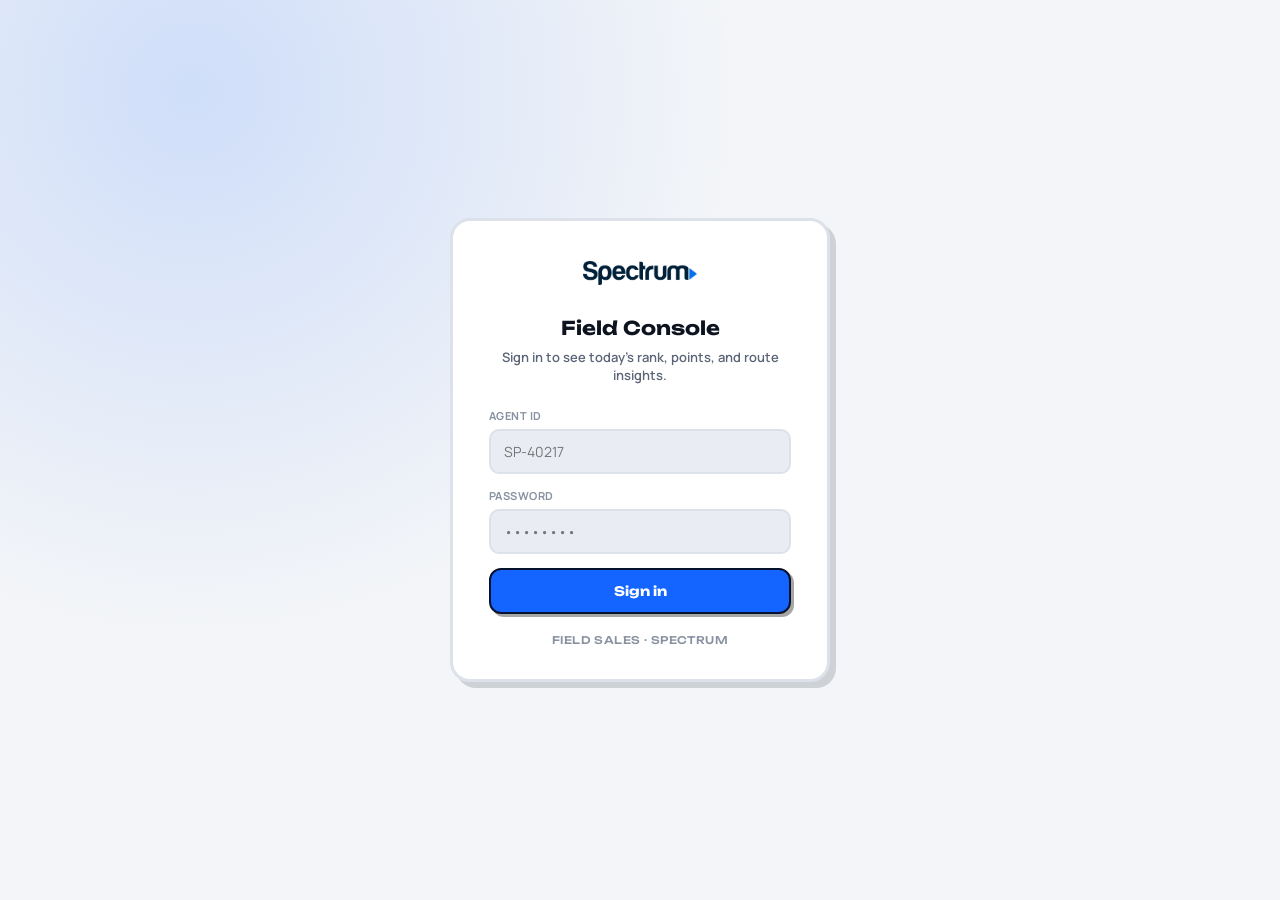
==== commit d7bd80c8: "Restore static prototype dashboard (revert to pre-Django-experiment state)" ====
--- a/index.html
+++ b/index.html
@@ -3,793 +3,634 @@
 <head>
 <meta charset="UTF-8">
 <meta name="viewport" content="width=device-width, initial-scale=1.0">
-<title>Spectrum Field</title>
+<title>Spectrum Field Neubrutalist</title>
 <link rel="preconnect" href="https://fonts.googleapis.com">
-<link rel="preconnect" href="https://fonts.gstatic.com" crossorigin>
 <link href="https://fonts.googleapis.com/css2?family=Unbounded:wght@500;700;900&family=Manrope:wght@500;600;700;800&display=swap" rel="stylesheet">
-<link rel="stylesheet" href="static/dashboard/css/dashboard.css">
+<style>
+  :root{
+    --bg:#F3F5F8; --bg-2:#E9EDF3; --sidebar:#E9EDF3; --card:#FFFFFF; --card-border:#DCE1EA;
+    --blue:#1465FF; --blue-light:#5FA8FF; --gold:#F5B942; --flame:#FF7A33; --good:#2ED888;
+    --tier-bronze:#C98A4E; --tier-silver:#9FB0C9; --tier-gold:#F5B942; --tier-platinum:#7ec8e3; --tier-diamond:#8B7CF6;
+    --ink:#0D1420; --ink-dim:#5B6577; --ink-dimmer:#8791A1;
+    --shadow-hard:6px 6px 0 rgba(13,20,32,0.16);
+    --track:rgba(13,20,32,0.08); --divider:rgba(13,20,32,0.12);
+  }
+  body:has(#theme-switch:checked){
+    --bg:#0A1628; --bg-2:#0F2036; --sidebar:#060D1A; --card:#122544; --card-border:#22375C;
+    --ink:#F2F5FA; --ink-dim:#96A3BF; --ink-dimmer:#6C7896;
+    --shadow-hard:6px 6px 0 rgba(3,8,18,0.5);
+    --track:rgba(255,255,255,0.07); --divider:rgba(255,255,255,0.08);
+  }
+  .logo-dark{display:none;} body:has(#theme-switch:checked) .logo-light{display:none;} body:has(#theme-switch:checked) .logo-dark{display:block;}
+  /* the hero banner's background never changes with theme, so its own text
+     stays fixed light — it must never inherit the flipping --ink tokens */
+  .hero, .hero .streak-num{color:#F2F5FA;}
+  .hero .streak-label, .hero .xp-labels{color:#96A3BF;}
+  #theme-switch{position:absolute;opacity:0;width:1px;height:1px;}
+  .icon-sun{display:none;} body:has(#theme-switch:checked) .icon-moon{display:none;} body:has(#theme-switch:checked) .icon-sun{display:block;}
+
+  *{box-sizing:border-box;margin:0;padding:0;}
+  html,body{height:100%;}
+  a{text-decoration:none;color:inherit;}
+  ol,ul{list-style:none;}
+  body{background:var(--bg);color:var(--ink);font-family:'Manrope',sans-serif;}
+
+  .tier-Bronze{ --tc:var(--tier-bronze); } .tier-Silver{ --tc:var(--tier-silver); }
+  .tier-Gold{ --tc:var(--tier-gold); } .tier-Platinum{ --tc:var(--tier-platinum); } .tier-Diamond{ --tc:var(--tier-diamond); }
+
+  /* ---------- login / app switch (no JS: :target) ---------- */
+  .app{display:none;min-height:100vh;}
+  .app:target{display:flex;}
+  body:has(.app:target) .login-screen{display:none;}
+
+  .login-screen{min-height:100vh;display:flex;align-items:center;justify-content:center;position:relative;overflow:hidden;
+    background:radial-gradient(circle at 15% 10%, rgba(20,101,255,0.16), transparent 40%), var(--bg);}
+
+  /* ---------- ambient "broadcast signal" motif — ties the motion to a broadband/telecom brand ---------- */
+  .signal-rings{position:absolute;pointer-events:none;z-index:0;}
+  .signal-rings span{position:absolute;top:0;left:0;width:70px;height:70px;margin:-35px 0 0 -35px;
+    border-radius:50%;border:2px solid var(--blue-light);opacity:0;animation:signalPulse 3.6s ease-out infinite;}
+  .signal-rings span:nth-child(2){animation-delay:1.2s;}
+  .signal-rings span:nth-child(3){animation-delay:2.4s;}
+  @keyframes signalPulse{
+    0%{transform:scale(0.5);opacity:.55;}
+    100%{transform:scale(4.2);opacity:0;}
+  }
+  .login-screen .signal-rings{top:18%;left:50%;}
+  .hero .signal-rings{top:0;right:24px;z-index:0;}
+  @media (prefers-reduced-motion: reduce){
+    .signal-rings span{animation:none;opacity:.12;transform:scale(2);}
+  }
+  .login-card{background:var(--card);border:3px solid var(--card-border);border-radius:20px;
+    padding:40px 36px 32px;width:380px;box-shadow:var(--shadow-hard);text-align:center;}
+  .login-logo{height:24px;object-fit:contain;margin-bottom:26px;}
+  .login-card h1{font-family:'Unbounded',sans-serif;font-size:19px;font-weight:700;margin-bottom:8px;}
+  .login-sub{font-size:13px;color:var(--ink-dim);margin-bottom:24px;font-weight:600;}
+  .field{text-align:left;margin-bottom:14px;}
+  .field label{display:block;font-size:11px;font-weight:700;letter-spacing:.04em;text-transform:uppercase;color:var(--ink-dimmer);margin-bottom:6px;}
+  .field input{width:100%;padding:11px 13px;border:2px solid var(--card-border);border-radius:10px;font-family:inherit;font-size:14px;background:var(--bg-2);color:var(--ink);}
+  .field input:focus{outline:none;border-color:var(--blue);}
+  .btn-primary{display:block;width:100%;margin-top:10px;padding:13px;border-radius:12px;background:var(--blue);color:#fff;
+    font-family:'Unbounded',sans-serif;font-weight:700;font-size:13px;text-align:center;cursor:pointer;
+    border:2px solid #06122b;box-shadow:3px 3px 0 rgba(0,0,0,0.35);}
+  .login-foot{margin-top:20px;font-size:10.5px;color:var(--ink-dimmer);font-family:'Unbounded',sans-serif;font-weight:500;letter-spacing:.04em;}
+
+  /* ---------- sidebar (desktop) ---------- */
+  .sidebar{width:230px;flex-shrink:0;background:var(--sidebar);border-right:3px solid var(--card-border);
+    padding:24px 16px;display:flex;flex-direction:column;position:sticky;top:0;height:100vh;}
+  .sb-logo{height:20px;object-fit:contain;margin-bottom:30px;margin-left:8px;}
+  .sb-section-label{font-size:10px;font-weight:800;color:var(--ink-dimmer);text-transform:uppercase;letter-spacing:.08em;margin:0 8px 10px;}
+  .sb-nav{margin-bottom:24px;}
+  .sb-item{display:flex;align-items:center;gap:10px;padding:11px 12px;border-radius:10px;margin-bottom:4px;
+    font-weight:700;font-size:13px;color:var(--ink-dim);cursor:pointer;border:2px solid transparent;}
+  .sb-item svg{width:17px;height:17px;flex:0 0 auto;}
+  .sb-item.active{background:var(--card);color:var(--ink);border-color:var(--blue);box-shadow:3px 3px 0 rgba(0,0,0,0.3);}
+  .sb-item:hover:not(.active){background:var(--track);color:var(--ink);}
+  .soon-tag{margin-left:auto;font-size:8.5px;font-weight:800;letter-spacing:.04em;text-transform:uppercase;
+    background:var(--track);color:var(--ink-dimmer);padding:2px 6px;border-radius:999px;}
+  .sb-footer{margin-top:auto;}
+  .sb-rank-card{background:var(--card);border:2px solid var(--card-border);border-radius:14px;padding:14px;text-align:center;}
+  .sb-rank-badge{width:38px;height:38px;border-radius:50%;background:var(--tier-gold);margin:0 auto 8px;
+    display:flex;align-items:center;justify-content:center;color:#1c1200;font-family:'Unbounded',sans-serif;font-weight:700;font-size:14px;}
+  .sb-rank-card .lvl{font-family:'Unbounded',sans-serif;font-weight:700;font-size:12.5px;margin-bottom:2px;}
+  .sb-rank-card .to-next{font-size:10.5px;color:var(--ink-dim);font-weight:600;}
+
+  /* ---------- main column ---------- */
+  .main{flex:1;min-width:0;min-height:0;display:flex;flex-direction:column;}
+  .topbar{display:flex;align-items:center;justify-content:space-between;padding:16px 28px;
+    border-bottom:3px solid var(--card-border);background:var(--bg);flex:0 0 auto;}
+  .topbar-left{font-family:'Unbounded',sans-serif;font-weight:700;font-size:15px;}
+  .topbar-right{display:flex;align-items:center;gap:14px;}
+  .icon-btn{width:36px;height:36px;border-radius:10px;background:var(--card);border:2px solid var(--card-border);
+    display:flex;align-items:center;justify-content:center;cursor:pointer;color:var(--ink-dim);}
+  .icon-btn svg{width:16px;height:16px;}
+  .who{display:flex;align-items:center;gap:10px;}
+  .avatar{width:36px;height:36px;border-radius:50%;background:linear-gradient(135deg,var(--blue),var(--blue-light));
+    display:flex;align-items:center;justify-content:center;font-family:'Unbounded',sans-serif;font-weight:700;font-size:12px;color:#03102b;
+    border:2px solid var(--ink);flex:0 0 auto;}
+  .who-name{font-weight:800;font-size:13px;}
+  .who-loc{font-size:10.5px;color:var(--ink-dim);font-weight:600;}
+
+  .content{padding:24px 28px 90px;max-width:1320px;overflow-y:auto;flex:1;}
+
+  /* ---------- hero ---------- */
+  .hero{background:linear-gradient(135deg,#16233F 0%,#0D1930 100%);border:3px solid var(--card-border);border-radius:20px;
+    padding:26px 28px;margin-bottom:20px;position:relative;overflow:hidden;box-shadow:var(--shadow-hard);}
+  .hero::after{content:"";position:absolute;top:-70px;right:-70px;width:260px;height:260px;border-radius:50%;
+    background:radial-gradient(circle,rgba(20,101,255,0.35),transparent 70%);}
+  .hero-top{display:flex;align-items:center;justify-content:space-between;gap:20px;flex-wrap:wrap;position:relative;z-index:1;}
+  .streak{display:flex;align-items:center;gap:12px;}
+  .streak svg{width:34px;height:34px;filter:drop-shadow(0 0 10px rgba(255,122,51,0.55));}
+  .streak-num{font-family:'Unbounded',sans-serif;font-size:30px;font-weight:900;line-height:1;}
+  .streak-label{font-size:11px;color:var(--ink-dim);font-weight:700;text-transform:uppercase;letter-spacing:.06em;}
+  .rank-chip{background:var(--tier-gold);color:#1c1200;font-family:'Unbounded',sans-serif;font-weight:700;font-size:12.5px;
+    padding:9px 16px;border-radius:100px;border:2px solid #1c1200;box-shadow:3px 3px 0 rgba(0,0,0,0.35);white-space:nowrap;}
+  .hero-headline{font-family:'Unbounded',sans-serif;font-weight:700;font-size:clamp(19px,2.6vw,26px);
+    line-height:1.35;margin-top:20px;max-width:640px;position:relative;z-index:1;}
+  .hero-headline b{color:var(--good);font-weight:700;} .hero-headline .pos{color:var(--blue-light);}
+  .xp-row{margin-top:18px;position:relative;z-index:1;max-width:640px;}
+  .xp-labels{display:flex;justify-content:space-between;font-size:11.5px;font-weight:700;color:var(--ink-dim);margin-bottom:8px;}
+  .xp-track{display:flex;gap:4px;}
+  .xp-seg{height:13px;flex:1;border-radius:4px;background:rgba(255,255,255,0.06);border:1.5px solid var(--card-border);}
+  .xp-seg.filled{background:linear-gradient(90deg,var(--blue),var(--good));border-color:transparent;}
+  .see-levels{display:inline-block;margin-top:14px;font-size:11.5px;font-weight:700;color:var(--blue-light);position:relative;z-index:1;cursor:pointer;}
+  .see-levels:hover{text-decoration:underline;}
+
+  /* ---------- stat tiles ---------- */
+  .stat-row{display:grid;grid-template-columns:repeat(4,1fr);gap:14px;margin-bottom:20px;}
+  .stat{background:var(--card);border:2.5px solid var(--card-border);border-radius:16px;padding:16px 16px 14px;box-shadow:var(--shadow-hard);}
+  .stat.c1{border-color:var(--blue);} .stat.c2{border-color:var(--good);} .stat.c3{border-color:var(--gold);} .stat.c4{border-color:var(--flame);}
+  .stat-label{font-size:10.5px;font-weight:700;color:var(--ink-dim);text-transform:uppercase;letter-spacing:.05em;}
+  .stat-num{font-family:'Unbounded',sans-serif;font-size:25px;font-weight:700;margin:8px 0 4px;}
+  .stat-delta{font-size:11.5px;font-weight:700;color:var(--good);}
+  .stat-delta.flat{color:var(--ink-dim);}
+
+  /* ---------- panels grid ---------- */
+  .grid{display:grid;grid-template-columns:1.4fr 1fr;gap:16px;margin-bottom:16px;}
+  .panel{background:var(--card);border:2.5px solid var(--card-border);border-radius:18px;padding:20px;box-shadow:var(--shadow-hard);}
+  .panel-head{display:flex;justify-content:space-between;align-items:baseline;margin-bottom:4px;}
+  .panel-title{font-family:'Unbounded',sans-serif;font-weight:700;font-size:14px;}
+  .panel-sub{font-size:11.5px;color:var(--ink-dim);font-weight:600;margin-bottom:16px;}
+  .see-all{font-size:11px;font-weight:700;color:var(--blue-light);cursor:pointer;}
+  .see-all:hover{text-decoration:underline;}
+
+  .bars{display:flex;align-items:flex-end;gap:12px;height:140px;padding:0 4px;}
+  .bar-col{flex:1;display:flex;flex-direction:column;align-items:center;gap:8px;height:100%;justify-content:flex-end;}
+  .bar{width:100%;max-width:32px;border-radius:8px 8px 3px 3px;background:var(--track);}
+  .bar.today{background:linear-gradient(180deg,var(--good),var(--blue-light));box-shadow:0 0 14px rgba(46,216,136,0.4);}
+  .bar-day{font-size:10.5px;font-weight:700;color:var(--ink-dim);}
+  .bar-day.today{color:var(--good);}
+  details.chart-details summary{font-size:10.5px;font-weight:700;color:var(--blue-light);cursor:pointer;list-style:none;margin-top:10px;}
+  details.chart-details summary::-webkit-details-marker{display:none;}
+  .chart-table{width:100%;border-collapse:collapse;font-size:11.5px;margin-top:8px;}
+  .chart-table th{text-align:left;font-size:9.5px;text-transform:uppercase;color:var(--ink-dimmer);font-weight:700;padding:6px;border-bottom:1px solid var(--card-border);}
+  .chart-table td{padding:6px;border-bottom:1px solid var(--card-border);color:var(--ink-dim);}
+  .chart-table td:first-child{color:var(--ink);}
+
+  .lb-row{display:flex;align-items:center;gap:12px;padding:10px 0;border-bottom:1.5px dashed var(--divider);}
+  .lb-row:last-child{border-bottom:none;}
+  .lb-avatar{width:32px;height:32px;border-radius:50%;display:flex;align-items:center;justify-content:center;
+    font-family:'Unbounded',sans-serif;font-weight:700;font-size:11px;color:#03102b;flex-shrink:0;}
+  .lb-name{font-weight:800;font-size:12.5px;}
+  .lb-role{font-size:10.5px;color:var(--ink-dim);font-weight:600;}
+  .lb-pts{margin-left:auto;font-family:'Unbounded',sans-serif;font-weight:700;font-size:13.5px;}
+  .lb-you .lb-name{color:var(--blue-light);}
+
+  /* ---------- bottom row ---------- */
+  .bottom-grid{display:grid;grid-template-columns:1fr 1fr 1fr;gap:16px;}
+  .quest{display:flex;align-items:center;gap:11px;background:var(--bg-2);border:2px solid var(--card-border);border-radius:12px;padding:11px 13px;margin-bottom:9px;cursor:pointer;}
+  .quest:hover{border-color:var(--blue);}
+  .quest-icon{width:34px;height:34px;border-radius:9px;background:rgba(20,101,255,0.16);color:var(--blue-light);
+    display:flex;align-items:center;justify-content:center;flex-shrink:0;}
+  .quest-icon svg{width:16px;height:16px;}
+  .quest-name{font-weight:800;font-size:12.5px;}
+  .quest-pts{margin-left:auto;text-align:right;}
+  .quest-pts .p{color:var(--good);font-weight:800;font-size:12.5px;font-family:'Unbounded',sans-serif;}
+  .quest-pts .d{font-size:10.5px;color:var(--ink-dim);font-weight:600;}
+
+  .service-row{margin-bottom:13px;}
+  .service-top{display:flex;justify-content:space-between;font-size:12px;font-weight:700;margin-bottom:6px;}
+  .service-count{color:var(--ink-dim);}
+  .service-track{height:9px;border-radius:6px;background:var(--track);overflow:hidden;}
+  .service-fill{height:100%;border-radius:6px;background:linear-gradient(90deg,var(--blue),var(--blue-light));}
+
+  .tip{background:var(--bg-2);border:2px solid var(--card-border);border-radius:14px;padding:13px 15px;margin-bottom:11px;}
+  .tip-top{display:flex;align-items:baseline;gap:10px;}
+  .tip-stat{font-family:'Unbounded',sans-serif;font-weight:900;font-size:21px;color:var(--good);flex:0 0 auto;}
+  .tip-label{font-size:10px;font-weight:700;color:var(--ink-dimmer);text-transform:uppercase;letter-spacing:.04em;}
+  .tip-body{font-size:12px;color:var(--ink-dim);margin-top:2px;line-height:1.45;}
+  .tip-action{font-size:12px;margin-top:8px;font-weight:700;color:var(--blue-light);}
+
+  .ai-spark{width:15px;height:15px;color:var(--blue);flex:0 0 auto;vertical-align:-2px;margin-right:4px;
+    animation:aiPulse 2.4s ease-in-out infinite;}
+  @keyframes aiPulse{0%,100%{opacity:.65;transform:scale(1);}50%{opacity:1;transform:scale(1.15);}}
+  @media (prefers-reduced-motion: reduce){ .ai-spark{animation:none;} }
+  .panel-ai-hint{font-size:10.5px;color:var(--ink-dimmer);margin-bottom:14px;display:flex;align-items:center;gap:5px;}
+  .chat-hint-icon{display:inline-flex;width:13px;height:13px;color:var(--blue-light);}
+  .chat-hint-icon svg{width:100%;height:100%;}
+
+  /* ---------- AI chat FAB + modal ---------- */
+  .chat-fab{position:fixed;right:24px;bottom:24px;width:56px;height:56px;border-radius:50%;background:var(--blue);
+    display:flex;align-items:center;justify-content:center;box-shadow:var(--shadow-hard);z-index:60;
+    border:2px solid #06122b;color:#fff;}
+  .chat-fab svg{width:23px;height:23px;}
+  .chat-fab-ring{position:absolute;inset:-6px;border-radius:50%;border:2px solid var(--blue);opacity:.5;
+    animation:signalPulse 2.6s ease-out infinite;pointer-events:none;}
+  @media (prefers-reduced-motion: reduce){ .chat-fab-ring{animation:none;opacity:.2;} }
+  @media (max-width:1040px){ .chat-fab{bottom:76px;right:16px;width:50px;height:50px;} .chat-fab svg{width:20px;height:20px;} }
+
+  .modal-head h2{display:flex;align-items:center;}
+  .chat-modal-card{display:flex;flex-direction:column;max-height:80vh;}
+  .chat-thread{display:flex;flex-direction:column;gap:12px;overflow-y:auto;padding-right:2px;margin-bottom:14px;}
+  .chat-row{display:flex;gap:9px;align-items:flex-end;}
+  .chat-row.is-you{flex-direction:row-reverse;}
+  .chat-avatar{width:26px;height:26px;border-radius:50%;background:var(--blue);color:#fff;flex:0 0 auto;
+    display:flex;align-items:center;justify-content:center;font-family:'Unbounded',sans-serif;font-size:10px;font-weight:700;}
+  .chat-avatar svg{width:13px;height:13px;}
+  .chat-row.is-you .chat-avatar{background:var(--card-border);color:var(--ink-dim);}
+  .chat-bubble{background:var(--bg-2);border-radius:14px 14px 14px 4px;padding:9px 13px;font-size:12.5px;line-height:1.45;max-width:78%;}
+  .chat-row.is-you .chat-bubble{background:var(--blue);color:#fff;border-radius:14px 14px 4px 14px;}
+  .chat-input-row{display:flex;align-items:center;gap:8px;background:var(--bg-2);border:2px solid var(--card-border);
+    border-radius:999px;padding:6px 6px 6px 16px;flex:0 0 auto;}
+  .chat-input-placeholder{flex:1;font-size:12px;color:var(--ink-dimmer);}
+  .chat-send{width:32px;height:32px;border-radius:50%;background:var(--blue);color:#fff;display:flex;align-items:center;
+    justify-content:center;flex:0 0 auto;}
+  .chat-send svg{width:14px;height:14px;}
+
+  /* ---------- modals (CSS-only via :target) ---------- */
+  .modal-overlay{display:none;position:fixed;inset:0;background:rgba(3,8,18,0.65);backdrop-filter:blur(3px);
+    align-items:center;justify-content:center;z-index:100;}
+  .modal-overlay:target{display:flex;}
+  .modal-card{width:min(480px,92vw);max-height:82vh;overflow-y:auto;background:var(--card);border-radius:18px;border:3px solid var(--card-border);
+    padding:24px 24px 20px;box-shadow:var(--shadow-hard);}
+  .modal-head{display:flex;align-items:center;justify-content:space-between;margin-bottom:16px;}
+  .modal-head h2{font-family:'Unbounded',sans-serif;font-size:15.5px;font-weight:700;}
+  .modal-close{width:30px;height:30px;border-radius:50%;display:flex;align-items:center;justify-content:center;color:var(--ink-dim);cursor:pointer;}
+  .modal-close:hover{background:var(--bg-2);}
+  .modal-close svg{width:15px;height:15px;}
+
+  .levels-major{margin-bottom:16px;} .levels-major:last-child{margin-bottom:0;}
+  .level-group-head{display:flex;align-items:center;gap:8px;margin-bottom:6px;}
+  .level-group-dot{width:10px;height:10px;border-radius:50%;background:var(--tc);flex:0 0 auto;}
+  .level-group-head strong{font-family:'Unbounded',sans-serif;font-size:13px;font-weight:700;}
+  .level-group-benefit{font-size:10.5px;color:var(--ink-dim);}
+  .sub-level-row{display:flex;align-items:center;gap:10px;padding:7px 10px;border-radius:9px;background:var(--bg-2);margin-bottom:4px;margin-top:8px;}
+  .sub-level-row.is-current{outline:2px solid var(--tc);background:rgba(20,101,255,0.1);}
+  .sub-level-numeral{width:22px;height:22px;border-radius:6px;background:var(--tc);color:#03102b;flex:0 0 auto;display:flex;align-items:center;justify-content:center;
+    font-family:'Unbounded',sans-serif;font-size:10px;font-weight:700;}
+  .sub-level-range{flex:1;font-size:11px;color:var(--ink-dim);}
+  .sub-level-tag{font-size:9.5px;font-weight:700;color:var(--tc);text-transform:uppercase;}
+
+  .account-row{display:flex;justify-content:space-between;padding:10px 0;border-bottom:1px solid var(--card-border);font-size:12.5px;}
+  .account-row:last-child{border-bottom:none;}
+  .account-row span:first-child{color:var(--ink-dim);}
+  .account-row span:last-child{font-weight:700;}
+
+  .earn-row{display:flex;align-items:flex-end;justify-content:space-between;margin-bottom:10px;}
+  .earn-label{font-size:10px;font-weight:700;color:var(--ink-dimmer);text-transform:uppercase;letter-spacing:.05em;}
+  .earn-amount{font-family:'Unbounded',sans-serif;font-size:19px;font-weight:700;color:var(--good);}
+  .earn-amount.is-muted{font-size:14px;color:var(--ink-dim);}
+  .earn-paid-tag{font-size:9px;font-weight:700;color:var(--good);background:rgba(46,216,136,0.14);padding:2px 7px;border-radius:999px;}
+  .earn-divider{border-top:1px dashed var(--card-border);margin:10px 0;}
+  .earn-foot{display:flex;justify-content:space-between;font-size:10.5px;color:var(--ink-dim);}
+
+  .logged-card{text-align:center;padding:30px 26px;}
+  .logged-badge{width:60px;height:60px;border-radius:50%;background:var(--good);color:#03102b;margin:0 auto 14px;display:flex;align-items:center;justify-content:center;}
+  .logged-badge svg{width:26px;height:26px;}
+  .logged-card h2{font-family:'Unbounded',sans-serif;font-size:16px;font-weight:700;margin-bottom:6px;}
+  .logged-card p{font-size:12.5px;color:var(--ink-dim);margin-bottom:16px;}
+  .logged-card .btn-primary{width:auto;display:inline-block;padding:10px 22px;}
+
+  /* ---------- mobile bottom nav ---------- */
+  .tab-bar{display:none;flex:0 0 auto;align-items:stretch;background:var(--card);border-top:3px solid var(--card-border);}
+  .tab-btn{flex:1;display:flex;flex-direction:column;align-items:center;justify-content:center;gap:3px;padding:9px 4px 8px;min-height:56px;color:var(--ink-dimmer);cursor:pointer;}
+  .tab-btn svg{width:19px;height:19px;}
+  .tab-btn span{font-size:9px;font-weight:700;letter-spacing:.02em;}
+  .tab-btn.is-active{color:var(--blue-light);}
+
+  html,body{overflow-x:hidden;}
+  .main{min-width:0;}
+
+  @media (max-width:1040px){
+    .app:target{flex-direction:column;height:100vh;}
+    .sidebar{display:none;}
+    .stat-row{grid-template-columns:repeat(2,1fr);}
+    .grid{grid-template-columns:1fr;}
+    .bottom-grid{grid-template-columns:1fr;}
+    .tab-bar{display:flex;}
+    .content{padding-bottom:20px;}
+    .topbar{padding:14px 18px;gap:10px;}
+    .content{padding-left:18px;padding-right:18px;}
+    .topbar-left{flex:1;min-width:0;overflow:hidden;text-overflow:ellipsis;white-space:nowrap;}
+    .who-loc{display:none;}
+    .who-name{max-width:96px;overflow:hidden;text-overflow:ellipsis;white-space:nowrap;}
+  }
+</style>
 </head>
 <body>
-  <div class="app" id="appScreen">
-    <aside class="sidebar">
-      <img class="sb-logo logo-navy" src="static/dashboard/img/spectrum-logo-navy.png" alt="Spectrum">
-      <img class="sb-logo logo-white" src="static/dashboard/img/spectrum-logo-white.png" alt="Spectrum">
-      <div class="sb-section-label">Menu</div>
-      <nav class="sb-nav">
-        <a class="sb-item active" href="/">
-          <svg viewBox="0 0 24 24" fill="none" stroke="currentColor" stroke-width="1.8" stroke-linecap="round" stroke-linejoin="round"><path d="M3 11l9-7 9 7"/><path d="M5 10v10h14V10"/></svg>
-          Dashboard
+
+<input type="checkbox" id="theme-switch">
+
+<section class="login-screen">
+  <div class="signal-rings"><span></span><span></span><span></span></div>
+  <div class="login-card">
+    <img class="login-logo logo-dark" src="[data-uri]" alt="Spectrum">
+    <img class="login-logo logo-light" src="[data-uri]" alt="Spectrum">
+    <h1>Field Console</h1>
+    <p class="login-sub">Sign in to see today's rank, points, and route insights.</p>
+    <div class="field"><label for="agentId">Agent ID</label><input id="agentId" type="text" placeholder="SP-40217"></div>
+    <div class="field"><label for="agentPw">Password</label><input id="agentPw" type="password" placeholder="••••••••"></div>
+    <a class="btn-primary" href="#dashboard">Sign in</a>
+    <p class="login-foot">FIELD SALES · SPECTRUM</p>
+  </div>
+</section>
+
+<div class="app" id="dashboard">
+  <aside class="sidebar">
+    <img class="sb-logo logo-dark" src="[data-uri]" alt="Spectrum">
+    <img class="sb-logo logo-light" src="[data-uri]" alt="Spectrum">
+    <div class="sb-section-label">Menu</div>
+    <nav class="sb-nav">
+      <a class="sb-item active" href="#dashboard">
+        <svg viewBox="0 0 24 24" fill="none" stroke="currentColor" stroke-width="1.8" stroke-linecap="round" stroke-linejoin="round"><path d="M3 11l9-7 9 7"/><path d="M5 10v10h14V10"/></svg> Dashboard
+      </a>
+      <a class="sb-item sb-item-soon" href="#modal-game">
+        <svg viewBox="0 0 24 24" fill="none" stroke="currentColor" stroke-width="1.8" stroke-linecap="round" stroke-linejoin="round"><rect x="2" y="7" width="20" height="10" rx="5"/><path d="M8 10v4M6 12h4"/><circle cx="16" cy="11" r="1" fill="currentColor" stroke="none"/><circle cx="18" cy="13" r="1" fill="currentColor" stroke="none"/></svg> Game <span class="soon-tag">Soon</span>
+      </a>
+    </nav>
+    <div class="sb-footer">
+      <div class="sb-rank-card">
+        <div class="sb-rank-badge">G</div>
+        <div class="lvl">Gold III</div>
+        <div class="to-next">350 pts to Platinum I</div>
+      </div>
+    </div>
+  </aside>
+
+  <div class="main">
+    <header class="topbar">
+      <div class="topbar-left">Dashboard</div>
+      <div class="topbar-right">
+        <label class="icon-btn" for="theme-switch" title="Toggle theme">
+          <svg class="icon-moon" viewBox="0 0 24 24" fill="none" stroke="currentColor" stroke-width="1.8" stroke-linecap="round" stroke-linejoin="round"><path d="M21 12.8A9 9 0 1 1 11.2 3 7 7 0 0 0 21 12.8z"/></svg>
+          <svg class="icon-sun" viewBox="0 0 24 24" fill="none" stroke="currentColor" stroke-width="1.8" stroke-linecap="round"><circle cx="12" cy="12" r="4"/><path d="M12 2v2M12 20v2M4.9 4.9l1.4 1.4M17.7 17.7l1.4 1.4M2 12h2M20 12h2M4.9 19.1l1.4-1.4M17.7 6.3l1.4-1.4"/></svg>
+        </label>
+        <a class="who" href="#modal-account" title="Account">
+          <div class="avatar">JR</div>
+          <div><div class="who-name">Jordan Reyes</div><div class="who-loc">East Point, GA</div></div>
         </a>
-        <button type="button" class="sb-item sb-item-soon" onclick="openModal('game')">
-          <svg viewBox="0 0 24 24" fill="none" stroke="currentColor" stroke-width="1.8" stroke-linecap="round" stroke-linejoin="round"><rect x="2" y="7" width="20" height="10" rx="5"/><path d="M8 10v4M6 12h4"/><circle cx="16" cy="11" r="1" fill="currentColor" stroke="none"/><circle cx="18" cy="13" r="1" fill="currentColor" stroke="none"/></svg>
-          Game <span class="soon-tag">Soon</span>
-        </button>
-      </nav>
-      <div class="sb-footer">
-        <div class="sb-rank-card tier-Gold">
-          <div class="sb-rank-badge">G</div>
-          <div class="lvl">Gold III</div>
-          <div class="to-next">
-            630 pts to Platinum I
+      </div>
+    </header>
+
+    <div class="content">
+      <div class="hero">
+        <div class="signal-rings"><span></span><span></span><span></span></div>
+        <div class="hero-top">
+          <div class="streak">
+            <svg viewBox="0 0 24 24" fill="none" stroke="var(--flame)" stroke-width="1.8"><path d="M12 2c1 4-4 5-4 9a4 4 0 0 0 8 0c0-1.5-.7-2-1-3 1 .3 2.5 1.6 2.5 4.5A5.5 5.5 0 0 1 12 22a5.5 5.5 0 0 1-5.5-5.5C6.5 11 9 8 12 2z"/></svg>
+            <div><div class="streak-num">6</div><div class="streak-label">Day Streak</div></div>
+          </div>
+          <div class="rank-chip">Gold III</div>
+        </div>
+        <div class="hero-headline">You're <span class="pos">#5</span> in the region with <b>6,650 pts</b> — one strong sale away from Platinum I.</div>
+        <div class="xp-row">
+          <div class="xp-labels"><span>Gold III</span><span>350 pts to Platinum I</span></div>
+          <div class="xp-track">
+            <div class="xp-seg filled"></div><div class="xp-seg filled"></div><div class="xp-seg filled"></div>
+            <div class="xp-seg filled"></div><div class="xp-seg filled"></div><div class="xp-seg filled"></div>
+            <div class="xp-seg filled"></div><div class="xp-seg filled"></div><div class="xp-seg filled"></div>
+            <div class="xp-seg"></div>
           </div>
         </div>
-      </div>
-    </aside>
-
-    <div class="main">
-      <header class="topbar">
-        <div class="topbar-left">Dashboard</div>
-        <div class="topbar-right">
-          <button class="icon-btn" id="themeToggle" aria-label="Toggle theme" title="Theme">
-            <svg class="icon-moon" viewBox="0 0 24 24" fill="none" stroke="currentColor" stroke-width="1.8" stroke-linecap="round" stroke-linejoin="round"><path d="M21 12.8A9 9 0 1 1 11.2 3 7 7 0 0 0 21 12.8z"/></svg>
-            <svg class="icon-sun" viewBox="0 0 24 24" fill="none" stroke="currentColor" stroke-width="1.8" stroke-linecap="round"><circle cx="12" cy="12" r="4"/><path d="M12 2v2M12 20v2M4.9 4.9l1.4 1.4M17.7 17.7l1.4 1.4M2 12h2M20 12h2M4.9 19.1l1.4-1.4M17.7 6.3l1.4-1.4"/></svg>
-          </button>
-          <button type="button" class="who" onclick="openModal('account')" title="Account">
-            <span class="avatar">JR</span>
-            <span><span class="who-name">Jordan Reyes</span><span class="who-loc">EAST POINT, GA</span></span>
-          </button>
+        <a class="see-levels" href="#modal-levels">See all 15 levels →</a>
+      </div>
+
+      <div class="stat-row">
+        <div class="stat c1"><div class="stat-label">Points this week</div><div class="stat-num">2,860</div><div class="stat-delta">▲ 17% vs last week</div></div>
+        <div class="stat c2"><div class="stat-label">Sales this week</div><div class="stat-num">9</div><div class="stat-delta">▲ 29% vs last week</div></div>
+        <div class="stat c3"><div class="stat-label">Earnings this month</div><div class="stat-num">$1,240</div><div class="stat-delta">▲ 27% vs last month</div></div>
+        <div class="stat c4"><div class="stat-label">Region rank</div><div class="stat-num">#5</div><div class="stat-delta flat">of 41 reps</div></div>
+      </div>
+
+      <div class="grid">
+        <div class="panel">
+          <div class="panel-head"><div class="panel-title">Points earned — last 7 days</div></div>
+          <div class="panel-sub">Daily total, Monday through today</div>
+          <div class="bars">
+            <div class="bar-col"><div class="bar" style="height:55%" title="Mon: 340 pts"></div><div class="bar-day">M</div></div>
+            <div class="bar-col"><div class="bar" style="height:66%" title="Tue: 410 pts"></div><div class="bar-day">T</div></div>
+            <div class="bar-col"><div class="bar" style="height:42%" title="Wed: 260 pts"></div><div class="bar-day">W</div></div>
+            <div class="bar-col"><div class="bar" style="height:95%" title="Thu: 590 pts"></div><div class="bar-day">T</div></div>
+            <div class="bar-col"><div class="bar" style="height:61%" title="Fri: 380 pts"></div><div class="bar-day">F</div></div>
+            <div class="bar-col"><div class="bar" style="height:100%" title="Sat: 620 pts"></div><div class="bar-day">S</div></div>
+            <div class="bar-col"><div class="bar today" style="height:42%" title="Sun: 260 pts"></div><div class="bar-day today">S</div></div>
+          </div>
+          <details class="chart-details">
+            <summary>View as table</summary>
+            <table class="chart-table"><thead><tr><th>Day</th><th>Points</th></tr></thead>
+              <tbody><tr><td>Monday</td><td>340</td></tr><tr><td>Tuesday</td><td>410</td></tr><tr><td>Wednesday</td><td>260</td></tr>
+              <tr><td>Thursday</td><td>590</td></tr><tr><td>Friday</td><td>380</td></tr><tr><td>Saturday</td><td>620</td></tr>
+              <tr><td>Sunday (today)</td><td>260</td></tr></tbody></table>
+          </details>
         </div>
-      </header>
-
-      <div class="content">
-        <div class="hero">
-          <div class="signal-rings"><span></span><span></span><span></span></div>
-          <div class="hero-top">
-            <div class="streak">
-              <svg class="flame-flicker" viewBox="0 0 24 24" fill="none" stroke="var(--flame)" stroke-width="1.8"><path d="M12 2c1 4-4 5-4 9a4 4 0 0 0 8 0c0-1.5-.7-2-1-3 1 .3 2.5 1.6 2.5 4.5A5.5 5.5 0 0 1 12 22a5.5 5.5 0 0 1-5.5-5.5C6.5 11 9 8 12 2z"/></svg>
-              <div><div class="streak-num">6</div><div class="streak-label">Day Streak</div></div>
-            </div>
-            <div class="rank-chip">Gold III</div>
+
+        <div class="panel">
+          <div class="panel-head"><div class="panel-title">You vs. the region</div></div>
+          <div class="panel-sub">Points earned this week</div>
+          <div class="lb-row lb-you">
+            <div class="lb-avatar" style="background:linear-gradient(135deg,var(--blue),var(--blue-light));">JR</div>
+            <div><div class="lb-name">You</div><div class="lb-role">Gold III</div></div>
+            <div class="lb-pts">2,860</div>
           </div>
-          <div class="hero-headline">
-            You&rsquo;re <span class="pos">#5</span> in the region with <b>6,370 pts</b> &mdash;
-            630 from Platinum I.
+          <div class="lb-row">
+            <div class="lb-avatar" style="background:var(--card-border);color:var(--ink-dim);"><svg viewBox="0 0 24 24" width="15" height="15" fill="none" stroke="currentColor" stroke-width="1.8" stroke-linecap="round" stroke-linejoin="round"><path d="M17 21v-2a4 4 0 0 0-4-4H7a4 4 0 0 0-4 4v2"/><circle cx="10" cy="7" r="4"/></svg></div>
+            <div><div class="lb-name">Team average</div><div class="lb-role">Regional benchmark</div></div>
+            <div class="lb-pts">2,100</div>
           </div>
-          <div class="xp-row">
-            <div class="xp-labels">
-              <span>Gold III</span>
-              <span>630 pts to Platinum I</span>
-            </div>
-            <div class="xp-track">
-              
-              
-                <div class="xp-seg"></div>
-              
-                <div class="xp-seg"></div>
-              
-                <div class="xp-seg"></div>
-              
-                <div class="xp-seg"></div>
-              
-                <div class="xp-seg"></div>
-              
-                <div class="xp-seg"></div>
-              
-                <div class="xp-seg"></div>
-              
-                <div class="xp-seg"></div>
-              
-                <div class="xp-seg"></div>
-              
-                <div class="xp-seg"></div>
-              
-            </div>
+          <div class="lb-row">
+            <div class="lb-avatar" style="background:var(--tier-gold);color:#1c1200;">AC</div>
+            <div><div class="lb-name">Amara Chen</div><div class="lb-role">Region leader</div></div>
+            <div class="lb-pts">3,400</div>
           </div>
-          <button type="button" class="see-levels" onclick="openModal('levels')">See all 15 levels &rarr;</button>
         </div>
-
-        <div class="dash-grid">
-          <section class="left-col">
-            <div class="card tier-card tier-Gold" id="tierCard">
-              <div class="tier-top"><span class="tier-label">Gold</span><span class="tier-points"><strong id="pointsValue">6,370</strong> pts</span></div>
-              <div style="display:flex;align-items:center;justify-content:space-between;margin:2px 0 14px;">
-                <h2 class="tier-name" style="margin:0;">Gold <span>III</span></h2>
-                <button class="see-all" onclick="openModal('levels')">See all levels</button>
-              </div>
-              <div class="tier-track">
-                
-                  <div class="tier-seg">
-                    <div class="tier-seg-bar"><div class="tier-seg-fill tier-Bronze" style="width:100%"></div>
-                      <div class="tier-seg-ticks"><span></span><span></span><span></span></div></div>
-                    <div class="tier-seg-label">B</div>
-                  </div>
-                
-                  <div class="tier-seg">
-                    <div class="tier-seg-bar"><div class="tier-seg-fill tier-Silver" style="width:100%"></div>
-                      <div class="tier-seg-ticks"><span></span><span></span><span></span></div></div>
-                    <div class="tier-seg-label">S</div>
-                  </div>
-                
-                  <div class="tier-seg is-current">
-                    <div class="tier-seg-bar"><div class="tier-seg-fill tier-Gold" style="width:84.2%"></div>
-                      <div class="tier-seg-ticks"><span></span><span></span><span></span></div></div>
-                    <div class="tier-seg-label">G</div>
-                  </div>
-                
-                  <div class="tier-seg">
-                    <div class="tier-seg-bar"><div class="tier-seg-fill tier-Platinum" style="width:0%"></div>
-                      <div class="tier-seg-ticks"><span></span><span></span><span></span></div></div>
-                    <div class="tier-seg-label">P</div>
-                  </div>
-                
-                  <div class="tier-seg">
-                    <div class="tier-seg-bar"><div class="tier-seg-fill tier-Diamond" style="width:0%"></div>
-                      <div class="tier-seg-ticks"><span></span><span></span><span></span></div></div>
-                    <div class="tier-seg-label">D</div>
-                  </div>
-                
-              </div>
-              <p class="tier-remaining">
-                
-                  <strong>630 points</strong> from Platinum I &mdash; one strong sale gets you close.
-                
-              </p>
-            </div>
-
-            <div class="card earnings-card">
-              <div class="section-head"><h3>Earnings</h3><button class="see-all" onclick="openModal('earnings')">Full breakdown</button></div>
-              <div class="earn-row">
-                <div><div class="earn-label">This month</div><div class="earn-amount">$90</div></div>
-                <div style="text-align:right;"><div class="earn-label">Last month</div><div class="earn-amount is-muted">$739</div><span class="earn-paid-tag">Paid</span></div>
-              </div>
-              <div class="earn-divider"></div>
-              <div class="earn-foot"><span>YTD: <strong>$969</strong></span><span>Next payout Sep 15</span></div>
-            </div>
-
-            <div class="card quicklog-card">
-              <div class="section-head"><h3>Log a sale</h3></div>
-              <div class="quicklog-list">
-                
-                  <button type="button" class="log-btn" data-service-id="1" data-service-points="400">
-                    <span class="log-btn-left">
-                      <span class="log-btn-icon">
-                        
-                          <svg viewBox="0 0 24 24" fill="none" stroke="currentColor" stroke-width="1.8" stroke-linecap="round" stroke-linejoin="round"><path d="M12 3l8 4-8 4-8-4 8-4z"/><path d="M4 12l8 4 8-4"/><path d="M4 16l8 4 8-4"/></svg>
-                        
-                      </span>
-                      <span class="log-btn-name">Spectrum One Bundle</span>
-                    </span>
-                    <span class="log-btn-right"><span class="log-btn-points">+400 pts</span><span class="log-btn-money">+$60</span></span>
-                  </button>
-                
-                  <button type="button" class="log-btn" data-service-id="3" data-service-points="200">
-                    <span class="log-btn-left">
-                      <span class="log-btn-icon">
-                        
-                          <svg viewBox="0 0 24 24" fill="none" stroke="currentColor" stroke-width="1.8" stroke-linecap="round" stroke-linejoin="round"><rect x="3" y="6" width="18" height="12" rx="2"/><path d="M8 21h8M12 18v3"/></svg>
-                        
-                      </span>
-                      <span class="log-btn-name">Spectrum TV Select Signature</span>
-                    </span>
-                    <span class="log-btn-right"><span class="log-btn-points">+200 pts</span><span class="log-btn-money">+$30</span></span>
-                  </button>
-                
-                  <button type="button" class="log-btn" data-service-id="2" data-service-points="150">
-                    <span class="log-btn-left">
-                      <span class="log-btn-icon">
-                        
-                          <svg viewBox="0 0 24 24" fill="none" stroke="currentColor" stroke-width="1.8" stroke-linecap="round" stroke-linejoin="round"><path d="M2 8.5a16 16 0 0 1 20 0"/><path d="M5 12a11 11 0 0 1 14 0"/><path d="M8.5 15.5a6 6 0 0 1 7 0"/><circle cx="12" cy="19" r="1.2" fill="currentColor" stroke="none"/></svg>
-                        
-                      </span>
-                      <span class="log-btn-name">Spectrum Internet Gig</span>
-                    </span>
-                    <span class="log-btn-right"><span class="log-btn-points">+150 pts</span><span class="log-btn-money">+$25</span></span>
-                  </button>
-                
-                  <button type="button" class="log-btn" data-service-id="4" data-service-points="120">
-                    <span class="log-btn-left">
-                      <span class="log-btn-icon">
-                        
-                          <svg viewBox="0 0 24 24" fill="none" stroke="currentColor" stroke-width="1.8" stroke-linecap="round" stroke-linejoin="round"><rect x="7" y="2" width="10" height="20" rx="2"/><path d="M11 18h2"/></svg>
-                        
-                      </span>
-                      <span class="log-btn-name">Spectrum Mobile Line</span>
-                    </span>
-                    <span class="log-btn-right"><span class="log-btn-points">+120 pts</span><span class="log-btn-money">+$20</span></span>
-                  </button>
-                
-                  <button type="button" class="log-btn" data-service-id="5" data-service-points="80">
-                    <span class="log-btn-left">
-                      <span class="log-btn-icon">
-                        
-                          <svg viewBox="0 0 24 24" fill="none" stroke="currentColor" stroke-width="1.8" stroke-linecap="round" stroke-linejoin="round"><path d="M22 16.9v3a2 2 0 0 1-2.2 2 19.7 19.7 0 0 1-8.6-3.1 19.4 19.4 0 0 1-6-6A19.7 19.7 0 0 1 2.1 4.2 2 2 0 0 1 4.1 2h3a2 2 0 0 1 2 1.7c.1 1 .4 1.9.7 2.8a2 2 0 0 1-.5 2.1L8.1 9.9a16 16 0 0 0 6 6l1.3-1.3a2 2 0 0 1 2.1-.5c.9.3 1.8.6 2.8.7a2 2 0 0 1 1.7 2.1z"/></svg>
-                        
-                      </span>
-                      <span class="log-btn-name">Spectrum Voice</span>
-                    </span>
-                    <span class="log-btn-right"><span class="log-btn-points">+80 pts</span><span class="log-btn-money">+$12</span></span>
-                  </button>
-                
-              </div>
-            </div>
-          </section>
-
-          <section class="right-col">
-            <div class="kpi-row">
-              <div class="stat-tile">
-                <div class="stat-label">Points this week</div>
-                <div class="stat-foot"><div><div class="stat-value">1,000</div>
-                  <div class="stat-delta is-up">&#9650; 10% vs last week</div></div>
-                  <svg class="stat-spark" viewBox="0 0 56 24"><polyline points="0.0,2.0 9.3,2.0 18.7,12.0 28.0,22.0 37.3,22.0 46.7,22.0 56.0,22.0"></polyline><circle cx="56.0" cy="22.0" r="3"></circle></svg></div>
-              </div>
-              <div class="stat-tile">
-                <div class="stat-label">Sales this week</div>
-                <div class="stat-foot"><div><div class="stat-value">3</div>
-                  <div class="stat-delta is-down">&#9660; 40% vs last week</div></div>
-                  <svg class="stat-spark" viewBox="0 0 56 24"><polyline points="0.0,2.0 56.0,22.0"></polyline><circle cx="56.0" cy="22.0" r="3"></circle></svg></div>
-              </div>
-              <div class="stat-tile">
-                <div class="stat-label">Earnings this month</div>
-                <div class="stat-foot"><div><div class="stat-value">$90</div>
-                  <div class="stat-delta is-down">&#9660; 88% vs last month</div></div></div>
-              </div>
-              <div class="stat-tile">
-                <div class="stat-label">Region rank</div>
-                <div class="stat-foot"><div><div class="stat-value">#5</div></div></div>
-              </div>
-            </div>
-
-            <div class="card chart-card">
-              <div class="section-head"><h3>Points earned &middot; last 7 days</h3><button class="table-toggle" id="trendTableToggle">View as table</button></div>
-              <p class="chart-sub">Daily total, Monday through today.</p>
-              <div class="trend-chart-wrap" id="trendChartWrap"><svg viewBox="0 0 520 160" preserveAspectRatio="none" role="img" aria-label="Points earned per day this week"><line x1="8" x2="512" y1="138" y2="138" stroke="var(--border)" stroke-width="1"></line><path d="M36.0,26.0 H52.0 Q56.0,26.0 56.0,30.0 V138.0 H32.0 V30.0 Q32.0,26.0 36.0,26.0 Z" fill="var(--blue-soft)"></path><text x="44.0" y="18.0" text-anchor="middle" font-family="Space Grotesk, sans-serif" font-size="12" font-weight="700" fill="var(--ink)">400</text><path d="M108.0,26.0 H124.0 Q128.0,26.0 128.0,30.0 V138.0 H104.0 V30.0 Q104.0,26.0 108.0,26.0 Z" fill="var(--blue-soft)"></path><text x="116.0" y="18.0" text-anchor="middle" font-family="Space Grotesk, sans-serif" font-size="12" font-weight="700" fill="var(--ink)">400</text><path d="M180.0,82.0 H196.0 Q200.0,82.0 200.0,86.0 V138.0 H176.0 V86.0 Q176.0,82.0 180.0,82.0 Z" fill="var(--blue-soft)"></path><path d="M248.0,138.0 H272.0 Q272.0,138.0 272.0,138.0 V138.0 H248.0 V138.0 Q248.0,138.0 248.0,138.0 Z" fill="var(--blue-soft)"></path><path d="M320.0,138.0 H344.0 Q344.0,138.0 344.0,138.0 V138.0 H320.0 V138.0 Q320.0,138.0 320.0,138.0 Z" fill="var(--blue-soft)"></path><path d="M392.0,138.0 H416.0 Q416.0,138.0 416.0,138.0 V138.0 H392.0 V138.0 Q392.0,138.0 392.0,138.0 Z" fill="var(--blue-soft)"></path><path d="M464.0,138.0 H488.0 Q488.0,138.0 488.0,138.0 V138.0 H464.0 V138.0 Q464.0,138.0 464.0,138.0 Z" fill="var(--blue)"></path><text x="476.0" y="130.0" text-anchor="middle" font-family="Space Grotesk, sans-serif" font-size="12" font-weight="700" fill="var(--ink)">0</text><text x="44.0" y="156" text-anchor="middle" font-family="Space Mono, monospace" font-size="9" fill="var(--ink-3)" font-weight="400">M</text><text x="116.0" y="156" text-anchor="middle" font-family="Space Mono, monospace" font-size="9" fill="var(--ink-3)" font-weight="400">T</text><text x="188.0" y="156" text-anchor="middle" font-family="Space Mono, monospace" font-size="9" fill="var(--ink-3)" font-weight="400">W</text><text x="260.0" y="156" text-anchor="middle" font-family="Space Mono, monospace" font-size="9" fill="var(--ink-3)" font-weight="400">T</text><text x="332.0" y="156" text-anchor="middle" font-family="Space Mono, monospace" font-size="9" fill="var(--ink-3)" font-weight="400">F</text><text x="404.0" y="156" text-anchor="middle" font-family="Space Mono, monospace" font-size="9" fill="var(--ink-3)" font-weight="400">S</text><text x="476.0" y="156" text-anchor="middle" font-family="Space Mono, monospace" font-size="9" fill="var(--blue)" font-weight="700">S</text><rect class="trend-hit" data-value="400" data-label="M" x="8.0" y="26" width="72.0" height="112" fill="transparent"></rect><rect class="trend-hit" data-value="400" data-label="T" x="80.0" y="26" width="72.0" height="112" fill="transparent"></rect><rect class="trend-hit" data-value="200" data-label="W" x="152.0" y="26" width="72.0" height="112" fill="transparent"></rect><rect class="trend-hit" data-value="0" data-label="T" x="224.0" y="26" width="72.0" height="112" fill="transparent"></rect><rect class="trend-hit" data-value="0" data-label="F" x="296.0" y="26" width="72.0" height="112" fill="transparent"></rect><rect class="trend-hit" data-value="0" data-label="S" x="368.0" y="26" width="72.0" height="112" fill="transparent"></rect><rect class="trend-hit" data-value="0" data-label="S" x="440.0" y="26" width="72.0" height="112" fill="transparent"></rect></svg></div>
-              <table class="chart-table hidden" id="trendTable">
-                <thead><tr><th>Day</th><th>Points</th></tr></thead>
-                <tbody><tr><td>M</td><td>400 pts</td></tr><tr><td>T</td><td>400 pts</td></tr><tr><td>W</td><td>200 pts</td></tr><tr><td>T</td><td>0 pts</td></tr><tr><td>F</td><td>0 pts</td></tr><tr><td>S</td><td>0 pts</td></tr><tr><td>S</td><td>0 pts</td></tr></tbody>
-              </table>
-            </div>
-
-            <div class="card">
-              <div class="section-head"><h3>You vs. the region</h3></div>
-              <p class="chart-sub">Points earned this week.</p>
-              <div class="compare-list">
-                
-                  <div class="compare-row is-you">
-                    
-                      <span class="compare-avatar" style="background:#0057d8">JR</span>
-                    
-                    <div class="compare-mid">
-                      <div class="compare-top"><span class="compare-name">You</span><span class="compare-value">1,000</span></div>
-                      <div class="compare-track"><div class="compare-fill is-you" style="width:100%"></div></div>
-                    </div>
-                  </div>
-                
-                  <div class="compare-row">
-                    
-                      <span class="compare-avatar is-team">
-                        <svg viewBox="0 0 24 24" fill="none" stroke="currentColor" stroke-width="1.8" stroke-linecap="round" stroke-linejoin="round"><path d="M17 21v-2a4 4 0 0 0-4-4H7a4 4 0 0 0-4 4v2"/><circle cx="10" cy="7" r="4"/><path d="M23 21v-2a4 4 0 0 0-3-3.87M16 3.13a4 4 0 0 1 0 7.75"/></svg>
-                      </span>
-                    
-                    <div class="compare-mid">
-                      <div class="compare-top"><span class="compare-name">Team average</span><span class="compare-value">614</span></div>
-                      <div class="compare-track"><div class="compare-fill" style="width:61%"></div></div>
-                    </div>
-                  </div>
-                
-                  <div class="compare-row">
-                    
-                      <span class="compare-avatar" style="background:#a06e0a">JR</span>
-                    
-                    <div class="compare-mid">
-                      <div class="compare-top"><span class="compare-name">Jordan Reyes · Region leader</span><span class="compare-value">1,000</span></div>
-                      <div class="compare-track"><div class="compare-fill" style="width:100%"></div></div>
-                    </div>
-                  </div>
-                
-              </div>
-            </div>
-
-            <div class="card chart-card">
-              <div class="section-head"><h3>Sales by service &middot; this month</h3><button class="table-toggle" id="serviceTableToggle">View as table</button></div>
-              <p class="chart-sub">Units sold, ranked high to low.</p>
-              
-                <div class="hbar-list" id="serviceBarList">
-                  
-                    <div class="hbar-row">
-                      <span class="hbar-name">Spectrum TV Select Signature</span>
-                      <div class="hbar-track"><div class="hbar-fill is-accent" style="width:100%"></div></div>
-                      <span class="hbar-value">1</span>
-                    </div>
-                  
-                    <div class="hbar-row">
-                      <span class="hbar-name">Spectrum One Bundle</span>
-                      <div class="hbar-track"><div class="hbar-fill is-accent" style="width:100%"></div></div>
-                      <span class="hbar-value">1</span>
-                    </div>
-                  
-                </div>
-                <table class="chart-table hidden" id="serviceTable">
-                  <thead><tr><th>Service</th><th>Units sold</th></tr></thead>
-                  <tbody><tr><td>Spectrum TV Select Signature</td><td>1</td></tr><tr><td>Spectrum One Bundle</td><td>1</td></tr></tbody>
-                </table>
-              
-            </div>
-
-            <div class="card">
-              <div class="section-head"><span class="section-head-title">
-                <svg class="ai-spark" viewBox="0 0 24 24" fill="currentColor"><path d="M12 2l1.8 5.6L19 9.5l-5.2 1.9L12 17l-1.8-5.6L5 9.5l5.2-1.9L12 2z"/></svg>
-                <h3>AI Insights</h3></span><button class="see-all" onclick="openModal('insights')">See all</button></div>
-              <p class="ai-caption">Generated from <strong>your last 30 days</strong> of sales, route, and territory data &mdash; refreshes daily.</p>
-              
-                <article class="stat-insight-card">
-                  <div class="stat-insight-top"><span class="stat-insight-num">3.2×</span>
-                    <div class="stat-insight-copy"><span class="stat-insight-tag">MOBILE ATTACH</span>
-                      <p class="stat-insight-label">higher mobile attach rate near you vs. the region</p></div></div>
-                  <p class="stat-insight-action">Do this: Lead with a Spectrum Mobile line on every internet pitch this week.</p>
-                </article>
-              
-                <article class="stat-insight-card">
-                  <div class="stat-insight-top"><span class="stat-insight-num">68%</span>
-                    <div class="stat-insight-copy"><span class="stat-insight-tag">TIMING</span>
-                      <p class="stat-insight-label">of this week’s bundle conversions happened 4–7 PM</p></div></div>
-                  <p class="stat-insight-action">Do this: Plan your route for the 4–7 PM window.</p>
-                </article>
-              
-                <article class="stat-insight-card">
-                  <div class="stat-insight-top"><span class="stat-insight-num">-41%</span>
-                    <div class="stat-insight-copy"><span class="stat-insight-tag">PIVOT</span>
-                      <p class="stat-insight-label">drop in TV Select interest in Zip 30344 this week</p></div></div>
-                  <p class="stat-insight-action">Do this: Open with Internet Gig instead of TV there.</p>
-                </article>
-              
-            </div>
-
-            <div class="card">
-              <div class="section-head"><h3>Leaderboard</h3><button class="see-all" onclick="openModal('leaderboard')">See all</button></div>
-              <ol class="lb-list">
-                
-                  <li class="lb-row">
-                    <span class="lb-rank">#1</span>
-                    <span class="lb-avatar" style="background:#15883f">AC</span>
-                    <span class="lb-name">Amara Chen</span>
-                    <span class="lb-points">9,150</span>
-                  </li>
-                
-                  <li class="lb-row">
-                    <span class="lb-rank">#2</span>
-                    <span class="lb-avatar" style="background:#a06e0a">DB</span>
-                    <span class="lb-name">Devon Blake</span>
-                    <span class="lb-points">8,940</span>
-                  </li>
-                
-                  <li class="lb-row">
-                    <span class="lb-rank">#3</span>
-                    <span class="lb-avatar" style="background:#9a5b28">PP</span>
-                    <span class="lb-name">Priya Patel</span>
-                    <span class="lb-points">8,060</span>
-                  </li>
-                
-                  <li class="lb-row">
-                    <span class="lb-rank">#4</span>
-                    <span class="lb-avatar" style="background:#6d28d9">MW</span>
-                    <span class="lb-name">Marcus Webb</span>
-                    <span class="lb-points">7,590</span>
-                  </li>
-                
-                  <li class="lb-row is-you">
-                    <span class="lb-rank">#5</span>
-                    <span class="lb-avatar" style="background:#2f8ff0">JR</span>
-                    <span class="lb-name">Jordan Reyes (You)</span>
-                    <span class="lb-points">6,370</span>
-                  </li>
-                
-              </ol>
-            </div>
-            <div class="card">
-              <div class="section-head"><h3>Recent activity</h3></div>
-              <ul class="lb-list" style="display:flex;flex-direction:column;">
-                
-                  <li class="activity-row"><span class="activity-dot"></span>
-                    <span class="activity-main"><div class="activity-name">Spectrum TV Select Signature</div><div class="activity-time">Wed, 12:14 PM</div></span>
-                    <span style="text-align:right;"><div class="activity-pts">+200 pts</div><div class="activity-money">+$30</div></span></li>
-                
-                  <li class="activity-row"><span class="activity-dot"></span>
-                    <span class="activity-main"><div class="activity-name">Spectrum One Bundle</div><div class="activity-time">Tue, 5:05 PM</div></span>
-                    <span style="text-align:right;"><div class="activity-pts">+400 pts</div><div class="activity-money">+$60</div></span></li>
-                
-                  <li class="activity-row"><span class="activity-dot"></span>
-                    <span class="activity-main"><div class="activity-name">Spectrum One Bundle</div><div class="activity-time">Mon, 9:05 AM</div></span>
-                    <span style="text-align:right;"><div class="activity-pts">+400 pts</div><div class="activity-money">+$60</div></span></li>
-                
-                  <li class="activity-row"><span class="activity-dot"></span>
-                    <span class="activity-main"><div class="activity-name">Spectrum Voice</div><div class="activity-time">Sun, 6:01 PM</div></span>
-                    <span style="text-align:right;"><div class="activity-pts">+80 pts</div><div class="activity-money">+$12</div></span></li>
-                
-                  <li class="activity-row"><span class="activity-dot"></span>
-                    <span class="activity-main"><div class="activity-name">Spectrum Voice</div><div class="activity-time">Sat, 3:14 PM</div></span>
-                    <span style="text-align:right;"><div class="activity-pts">+80 pts</div><div class="activity-money">+$12</div></span></li>
-                
-              </ul>
-            </div>
-          </section>
+      </div>
+
+      <div class="bottom-grid">
+        <div class="panel">
+          <div class="panel-head"><div class="panel-title">Log a sale</div></div>
+          <div class="panel-sub">Tap to add today's wins</div>
+          <a class="quest" href="#logged-1">
+            <span class="quest-icon"><svg viewBox="0 0 24 24" fill="none" stroke="currentColor" stroke-width="1.8" stroke-linecap="round" stroke-linejoin="round"><path d="M12 3l8 4-8 4-8-4 8-4z"/><path d="M4 12l8 4 8-4"/><path d="M4 16l8 4 8-4"/></svg></span>
+            <span class="quest-name">Spectrum One Bundle</span>
+            <span class="quest-pts"><div class="p">+400 pts</div><div class="d">+$60</div></span>
+          </a>
+          <a class="quest" href="#logged-2">
+            <span class="quest-icon"><svg viewBox="0 0 24 24" fill="none" stroke="currentColor" stroke-width="1.8" stroke-linecap="round" stroke-linejoin="round"><path d="M2 8.5a16 16 0 0 1 20 0"/><path d="M5 12a11 11 0 0 1 14 0"/><path d="M8.5 15.5a6 6 0 0 1 7 0"/><circle cx="12" cy="19" r="1.2" fill="currentColor" stroke="none"/></svg></span>
+            <span class="quest-name">Spectrum Internet Gig</span>
+            <span class="quest-pts"><div class="p">+150 pts</div><div class="d">+$25</div></span>
+          </a>
+          <a class="quest" href="#logged-3">
+            <span class="quest-icon"><svg viewBox="0 0 24 24" fill="none" stroke="currentColor" stroke-width="1.8" stroke-linecap="round" stroke-linejoin="round"><rect x="3" y="6" width="18" height="12" rx="2"/><path d="M8 21h8M12 18v3"/></svg></span>
+            <span class="quest-name">TV Select Signature</span>
+            <span class="quest-pts"><div class="p">+200 pts</div><div class="d">+$30</div></span>
+          </a>
+          <a class="quest" href="#logged-4">
+            <span class="quest-icon"><svg viewBox="0 0 24 24" fill="none" stroke="currentColor" stroke-width="1.8" stroke-linecap="round" stroke-linejoin="round"><rect x="7" y="2" width="10" height="20" rx="2"/><path d="M11 18h2"/></svg></span>
+            <span class="quest-name">Spectrum Mobile Line</span>
+            <span class="quest-pts"><div class="p">+120 pts</div><div class="d">+$20</div></span>
+          </a>
+          <a class="quest" href="#logged-5">
+            <span class="quest-icon"><svg viewBox="0 0 24 24" fill="none" stroke="currentColor" stroke-width="1.8" stroke-linecap="round" stroke-linejoin="round"><path d="M22 16.9v3a2 2 0 0 1-2.2 2 19.7 19.7 0 0 1-8.6-3.1 19.4 19.4 0 0 1-6-6A19.7 19.7 0 0 1 2.1 4.2 2 2 0 0 1 4.1 2h3a2 2 0 0 1 2 1.7c.1 1 .4 1.9.7 2.8a2 2 0 0 1-.5 2.1L8.1 9.9a16 16 0 0 0 6 6l1.3-1.3a2 2 0 0 1 2.1-.5c.9.3 1.8.6 2.8.7a2 2 0 0 1 1.7 2.1z"/></svg></span>
+            <span class="quest-name">Spectrum Voice</span>
+            <span class="quest-pts"><div class="p">+80 pts</div><div class="d">+$12</div></span>
+          </a>
         </div>
+
+        <div class="panel">
+          <div class="panel-head"><div class="panel-title">Sales by service</div></div>
+          <div class="panel-sub">Units sold this month</div>
+          <div class="service-row"><div class="service-top"><span>Internet Gig</span><span class="service-count">6</span></div><div class="service-track"><div class="service-fill" style="width:100%"></div></div></div>
+          <div class="service-row"><div class="service-top"><span>Mobile Line</span><span class="service-count">5</span></div><div class="service-track"><div class="service-fill" style="width:83%"></div></div></div>
+          <div class="service-row"><div class="service-top"><span>TV Select Signature</span><span class="service-count">3</span></div><div class="service-track"><div class="service-fill" style="width:50%"></div></div></div>
+          <div class="service-row"><div class="service-top"><span>One Bundle</span><span class="service-count">2</span></div><div class="service-track"><div class="service-fill" style="width:33%"></div></div></div>
+          <div class="service-row"><div class="service-top"><span>Voice</span><span class="service-count">2</span></div><div class="service-track"><div class="service-fill" style="width:33%"></div></div></div>
+        </div>
+
+        <div class="panel">
+          <div class="panel-head"><div class="panel-title"><svg class="ai-spark" viewBox="0 0 24 24" fill="currentColor"><path d="M12 2l1.8 5.6L19 9.5l-5.2 1.9L12 17l-1.8-5.6L5 9.5l5.2-1.9L12 2z"/></svg> AI Insights</div><a class="see-all" href="#modal-insights">See all</a></div>
+          <p class="panel-ai-hint">Tap <span class="chat-hint-icon"><svg viewBox="0 0 24 24" fill="none" stroke="currentColor" stroke-width="2" stroke-linecap="round" stroke-linejoin="round"><path d="M21 11.5a8.4 8.4 0 0 1-.9 3.8 8.5 8.5 0 0 1-7.6 4.7 8.4 8.4 0 0 1-3.8-.9L3 21l1.9-5.7a8.4 8.4 0 0 1-.9-3.8 8.5 8.5 0 0 1 4.7-7.6A8.4 8.4 0 0 1 12.5 3h.5a8.5 8.5 0 0 1 8 8v.5z"/></svg></span> in the corner to ask follow-ups</p>
+          <div class="panel-sub">Fresh daily from your last 30 days</div>
+          <div class="tip"><div class="tip-top"><span class="tip-stat">3.2×</span><div><div class="tip-label">Mobile attach rate</div></div></div>
+            <div class="tip-body">You're pulling ahead of the region on mobile add-ons.</div>
+            <div class="tip-action">→ Pitch mobile on every internet visit this week</div></div>
+          <div class="tip"><div class="tip-top"><span class="tip-stat">68%</span><div><div class="tip-label">Prime time window</div></div></div>
+            <div class="tip-body">Most of your bundle conversions land between 4–7pm.</div>
+            <div class="tip-action">→ Route your evenings around that window</div></div>
+        </div>
       </div>
     </div>
-
-    <nav class="tab-bar">
-      <button class="tab-btn is-active" onclick="document.getElementById('appScreen').scrollIntoView()">
-        <svg viewBox="0 0 24 24" fill="none" stroke="currentColor" stroke-width="1.8" stroke-linecap="round" stroke-linejoin="round"><path d="M3 11l9-7 9 7"/><path d="M5 10v10h14V10"/></svg>
-        <span>Home</span>
-      </button>
-      <button class="tab-btn" onclick="openModal('insights')">
-        <svg viewBox="0 0 24 24" fill="none" stroke="currentColor" stroke-width="1.8" stroke-linecap="round" stroke-linejoin="round"><path d="M3 17l5-6 4 4 5-8 4 5"/></svg>
-        <span>AI Insights</span>
-      </button>
-      <button class="tab-btn" onclick="openModal('leaderboard')">
-        <svg viewBox="0 0 24 24" fill="none" stroke="currentColor" stroke-width="1.8" stroke-linecap="round" stroke-linejoin="round"><path d="M8 21h8M9 21v-5M15 21v-8M4 21V10M20 21v-6M4 10a4 4 0 0 0 4-4V4H4v6zM20 15a4 4 0 0 0-4-4V9h4v6z"/></svg>
-        <span>Ranks</span>
-      </button>
-      <button class="tab-btn" onclick="openModal('levels')">
-        <svg viewBox="0 0 24 24" fill="none" stroke="currentColor" stroke-width="1.8" stroke-linecap="round" stroke-linejoin="round"><path d="M12 3l9 5-9 5-9-5 9-5zM3 13l9 5 9-5M3 17l9 5 9-5"/></svg>
-        <span>Levels</span>
-      </button>
-      <button class="tab-btn" onclick="openModal('account')">
-        <svg viewBox="0 0 24 24" fill="none" stroke="currentColor" stroke-width="1.8" stroke-linecap="round" stroke-linejoin="round"><circle cx="12" cy="8" r="4"/><path d="M4 21c1.5-4.5 5-6 8-6s6.5 1.5 8 6"/></svg>
-        <span>Account</span>
-      </button>
-    </nav>
-  </div>
-
-  <button type="button" class="chat-fab" onclick="openModal('chat')" title="Ask Spectrum AI">
+  </div>
+
+  <nav class="tab-bar">
+    <a class="tab-btn is-active" href="#dashboard"><svg viewBox="0 0 24 24" fill="none" stroke="currentColor" stroke-width="1.8" stroke-linecap="round" stroke-linejoin="round"><path d="M3 11l9-7 9 7"/><path d="M5 10v10h14V10"/></svg><span>Home</span></a>
+    <a class="tab-btn" href="#modal-game"><svg viewBox="0 0 24 24" fill="none" stroke="currentColor" stroke-width="1.8" stroke-linecap="round" stroke-linejoin="round"><rect x="2" y="7" width="20" height="10" rx="5"/><path d="M8 10v4M6 12h4"/><circle cx="16" cy="11" r="1" fill="currentColor" stroke="none"/><circle cx="18" cy="13" r="1" fill="currentColor" stroke="none"/></svg><span>Game</span></a>
+    <label class="tab-btn" for="theme-switch"><svg class="icon-moon" viewBox="0 0 24 24" fill="none" stroke="currentColor" stroke-width="1.8" stroke-linecap="round" stroke-linejoin="round"><path d="M21 12.8A9 9 0 1 1 11.2 3 7 7 0 0 0 21 12.8z"/></svg><svg class="icon-sun" viewBox="0 0 24 24" fill="none" stroke="currentColor" stroke-width="1.8" stroke-linecap="round"><circle cx="12" cy="12" r="4"/><path d="M12 2v2M12 20v2M4.9 4.9l1.4 1.4M17.7 17.7l1.4 1.4M2 12h2M20 12h2M4.9 19.1l1.4-1.4M17.7 6.3l1.4-1.4"/></svg><span>Theme</span></label>
+    <a class="tab-btn" href="#modal-account"><svg viewBox="0 0 24 24" fill="none" stroke="currentColor" stroke-width="1.8" stroke-linecap="round" stroke-linejoin="round"><circle cx="12" cy="8" r="4"/><path d="M4 21c1.5-4.5 5-6 8-6s6.5 1.5 8 6"/></svg><span>Account</span></a>
+  </nav>
+
+  <a class="chat-fab" href="#modal-chat" title="Ask Spectrum AI">
     <span class="chat-fab-ring"></span>
     <svg viewBox="0 0 24 24" fill="none" stroke="currentColor" stroke-width="1.8" stroke-linecap="round" stroke-linejoin="round"><path d="M21 11.5a8.4 8.4 0 0 1-.9 3.8 8.5 8.5 0 0 1-7.6 4.7 8.4 8.4 0 0 1-3.8-.9L3 21l1.9-5.7a8.4 8.4 0 0 1-.9-3.8 8.5 8.5 0 0 1 4.7-7.6A8.4 8.4 0 0 1 12.5 3h.5a8.5 8.5 0 0 1 8 8v.5z"/></svg>
-  </button>
-
-  <div class="modal-overlay hidden" id="modal-insights">
-    <div class="modal-card"><div class="modal-head"><h2>All AI insights near you</h2>
-      <button class="modal-close" onclick="closeModal('insights')"><svg viewBox="0 0 24 24" fill="none" stroke="currentColor" stroke-width="2" stroke-linecap="round"><path d="M6 6l12 12M18 6L6 18"/></svg></button></div>
-      <div class="insight-list">
-        
-          <article class="stat-insight-card">
-            <div class="stat-insight-top"><span class="stat-insight-num">3.2×</span>
-              <div class="stat-insight-copy"><span class="stat-insight-tag">MOBILE ATTACH</span>
-                <p class="stat-insight-label">higher mobile attach rate near you vs. the region</p></div></div>
-            <p class="stat-insight-action">Do this: Lead with a Spectrum Mobile line on every internet pitch this week.</p>
-          </article>
-        
-          <article class="stat-insight-card">
-            <div class="stat-insight-top"><span class="stat-insight-num">68%</span>
-              <div class="stat-insight-copy"><span class="stat-insight-tag">TIMING</span>
-                <p class="stat-insight-label">of this week’s bundle conversions happened 4–7 PM</p></div></div>
-            <p class="stat-insight-action">Do this: Plan your route for the 4–7 PM window.</p>
-          </article>
-        
-          <article class="stat-insight-card">
-            <div class="stat-insight-top"><span class="stat-insight-num">-41%</span>
-              <div class="stat-insight-copy"><span class="stat-insight-tag">PIVOT</span>
-                <p class="stat-insight-label">drop in TV Select interest in Zip 30344 this week</p></div></div>
-            <p class="stat-insight-action">Do this: Open with Internet Gig instead of TV there.</p>
-          </article>
-        
-      </div>
-      <button type="button" class="btn-primary" style="margin-top:14px;" onclick="closeModal('insights');openModal('chat')">Ask a follow-up</button>
+  </a>
+</div>
+
+<div class="modal-overlay" id="modal-insights">
+  <div class="modal-card"><div class="modal-head"><h2>All AI insights</h2><a class="modal-close" href="#dashboard"><svg viewBox="0 0 24 24" fill="none" stroke="currentColor" stroke-width="2" stroke-linecap="round"><path d="M6 6l12 12M18 6L6 18"/></svg></a></div>
+    <div class="tip"><div class="tip-top"><span class="tip-stat">3.2×</span><div class="tip-label">Mobile attach rate</div></div><div class="tip-body">You're pulling ahead of the region on mobile add-ons.</div><div class="tip-action">→ Pitch mobile on every internet visit this week</div></div>
+    <div class="tip"><div class="tip-top"><span class="tip-stat">68%</span><div class="tip-label">Prime time window</div></div><div class="tip-body">Most of your bundle conversions land between 4–7pm.</div><div class="tip-action">→ Route your evenings around that window</div></div>
+    <div class="tip"><div class="tip-top"><span class="tip-stat">-41%</span><div class="tip-label">TV interest drop · Zip 30344</div></div><div class="tip-body">TV Select Signature interest fell there this week.</div><div class="tip-action">→ Open with Internet Gig instead of TV there</div></div>
+    <a class="btn-primary" href="#modal-chat" style="margin-top:14px;">Ask a follow-up</a>
+  </div>
+</div>
+
+<div class="modal-overlay" id="modal-chat">
+  <div class="modal-card chat-modal-card">
+    <div class="modal-head"><h2><svg class="ai-spark" viewBox="0 0 24 24" fill="currentColor"><path d="M12 2l1.8 5.6L19 9.5l-5.2 1.9L12 17l-1.8-5.6L5 9.5l5.2-1.9L12 2z"/></svg> Ask Spectrum AI</h2><a class="modal-close" href="#dashboard"><svg viewBox="0 0 24 24" fill="none" stroke="currentColor" stroke-width="2" stroke-linecap="round"><path d="M6 6l12 12M18 6L6 18"/></svg></a></div>
+    <div class="chat-thread">
+      <div class="chat-row">
+        <span class="chat-avatar"><svg viewBox="0 0 24 24" fill="currentColor"><path d="M12 2l1.8 5.6L19 9.5l-5.2 1.9L12 17l-1.8-5.6L5 9.5l5.2-1.9L12 2z"/></svg></span>
+        <div class="chat-bubble">Hey Jordan — I've been watching your territory data. Ask me anything, or try one of these:</div>
+      </div>
+      <div class="chat-row is-you">
+        <span class="chat-avatar">JR</span>
+        <div class="chat-bubble">Why is my mobile attach rate up?</div>
+      </div>
+      <div class="chat-row">
+        <span class="chat-avatar"><svg viewBox="0 0 24 24" fill="currentColor"><path d="M12 2l1.8 5.6L19 9.5l-5.2 1.9L12 17l-1.8-5.6L5 9.5l5.2-1.9L12 2z"/></svg></span>
+        <div class="chat-bubble">You're running <strong>3.2×</strong> the region's mobile attach rate right now. Lead with a Spectrum Mobile line on every internet pitch this week to keep it up.</div>
+      </div>
+      <div class="chat-row is-you">
+        <span class="chat-avatar">JR</span>
+        <div class="chat-bubble">When should I be knocking doors today?</div>
+      </div>
+      <div class="chat-row">
+        <span class="chat-avatar"><svg viewBox="0 0 24 24" fill="currentColor"><path d="M12 2l1.8 5.6L19 9.5l-5.2 1.9L12 17l-1.8-5.6L5 9.5l5.2-1.9L12 2z"/></svg></span>
+        <div class="chat-bubble"><strong>68%</strong> of your bundle conversions this week landed between 4–7 PM. Plan your route so you're in the field during that window.</div>
+      </div>
+      <div class="chat-row is-you">
+        <span class="chat-avatar">JR</span>
+        <div class="chat-bubble">Anything I should stop pitching?</div>
+      </div>
+      <div class="chat-row">
+        <span class="chat-avatar"><svg viewBox="0 0 24 24" fill="currentColor"><path d="M12 2l1.8 5.6L19 9.5l-5.2 1.9L12 17l-1.8-5.6L5 9.5l5.2-1.9L12 2z"/></svg></span>
+        <div class="chat-bubble">TV Select interest dropped <strong>41%</strong> in Zip 30344 this week — open with Internet Gig instead of TV there.</div>
+      </div>
     </div>
-  </div>
-
-  <div class="modal-overlay hidden" id="modal-chat">
-    <div class="modal-card chat-modal-card">
-      <div class="modal-head"><h2><svg class="ai-spark" style="margin-right:6px;" viewBox="0 0 24 24" fill="currentColor"><path d="M12 2l1.8 5.6L19 9.5l-5.2 1.9L12 17l-1.8-5.6L5 9.5l5.2-1.9L12 2z"/></svg>Ask Spectrum AI</h2>
-        <button class="modal-close" onclick="closeModal('chat')"><svg viewBox="0 0 24 24" fill="none" stroke="currentColor" stroke-width="2" stroke-linecap="round"><path d="M6 6l12 12M18 6L6 18"/></svg></button></div>
-      <div class="chat-thread">
-        <div class="chat-row">
-          <span class="chat-avatar"><svg viewBox="0 0 24 24" fill="currentColor"><path d="M12 2l1.8 5.6L19 9.5l-5.2 1.9L12 17l-1.8-5.6L5 9.5l5.2-1.9L12 2z"/></svg></span>
-          <div class="chat-bubble">Hey Jordan &mdash; I&rsquo;ve been watching your territory data. Ask me anything, or try one of these:</div>
-        </div>
-        
-        <div class="chat-row is-you">
-          <span class="chat-avatar">JR</span>
-          <div class="chat-bubble">Why is my mobile attach up?</div>
-        </div>
-        <div class="chat-row">
-          <span class="chat-avatar"><svg viewBox="0 0 24 24" fill="currentColor"><path d="M12 2l1.8 5.6L19 9.5l-5.2 1.9L12 17l-1.8-5.6L5 9.5l5.2-1.9L12 2z"/></svg></span>
-          <div class="chat-bubble">You&rsquo;re higher mobile attach rate near you vs. the region right now, at <strong>3.2×</strong>. Lead with a Spectrum Mobile line on every internet pitch this week.</div>
-        </div>
-        
-        
-        <div class="chat-row is-you">
-          <span class="chat-avatar">JR</span>
-          <div class="chat-bubble">When should I be knocking doors today?</div>
-        </div>
-        <div class="chat-row">
-          <span class="chat-avatar"><svg viewBox="0 0 24 24" fill="currentColor"><path d="M12 2l1.8 5.6L19 9.5l-5.2 1.9L12 17l-1.8-5.6L5 9.5l5.2-1.9L12 2z"/></svg></span>
-          <div class="chat-bubble"><strong>68%</strong> of this week’s bundle conversions happened 4–7 PM. Plan your route for the 4–7 PM window.</div>
-        </div>
-        
-        
-        <div class="chat-row is-you">
-          <span class="chat-avatar">JR</span>
-          <div class="chat-bubble">Anything I should stop pitching?</div>
-        </div>
-        <div class="chat-row">
-          <span class="chat-avatar"><svg viewBox="0 0 24 24" fill="currentColor"><path d="M12 2l1.8 5.6L19 9.5l-5.2 1.9L12 17l-1.8-5.6L5 9.5l5.2-1.9L12 2z"/></svg></span>
-          <div class="chat-bubble">Drop in TV Select interest in Zip 30344 this week (<strong>-41%</strong>). Open with Internet Gig instead of TV there.</div>
-        </div>
-        
-      </div>
-      <div class="chat-input-row">
-        <span class="chat-input-placeholder">Ask a follow-up&hellip; (demo only for now)</span>
-        <span class="chat-send"><svg viewBox="0 0 24 24" fill="none" stroke="currentColor" stroke-width="2" stroke-linecap="round" stroke-linejoin="round"><path d="M22 2L11 13"/><path d="M22 2l-7 20-4-9-9-4 20-7z"/></svg></span>
-      </div>
+    <div class="chat-input-row">
+      <span class="chat-input-placeholder">Ask a follow-up… (demo only for now)</span>
+      <span class="chat-send"><svg viewBox="0 0 24 24" fill="none" stroke="currentColor" stroke-width="2" stroke-linecap="round" stroke-linejoin="round"><path d="M22 2L11 13"/><path d="M22 2l-7 20-4-9-9-4 20-7z"/></svg></span>
     </div>
   </div>
-
-  <div class="modal-overlay hidden" id="modal-leaderboard">
-    <div class="modal-card"><div class="modal-head"><h2>Leaderboard &middot; This week</h2>
-      <button class="modal-close" onclick="closeModal('leaderboard')"><svg viewBox="0 0 24 24" fill="none" stroke="currentColor" stroke-width="2" stroke-linecap="round"><path d="M6 6l12 12M18 6L6 18"/></svg></button></div>
-      <ol class="lb-list">
-        
-          <li class="lb-row">
-            <span class="lb-rank">#1</span>
-            <span class="lb-avatar" style="background:#15883f">AC</span>
-            <span class="lb-name">Amara Chen</span>
-            <span class="lb-points">9,150</span>
-          </li>
-        
-          <li class="lb-row">
-            <span class="lb-rank">#2</span>
-            <span class="lb-avatar" style="background:#a06e0a">DB</span>
-            <span class="lb-name">Devon Blake</span>
-            <span class="lb-points">8,940</span>
-          </li>
-        
-          <li class="lb-row">
-            <span class="lb-rank">#3</span>
-            <span class="lb-avatar" style="background:#9a5b28">PP</span>
-            <span class="lb-name">Priya Patel</span>
-            <span class="lb-points">8,060</span>
-          </li>
-        
-          <li class="lb-row">
-            <span class="lb-rank">#4</span>
-            <span class="lb-avatar" style="background:#6d28d9">MW</span>
-            <span class="lb-name">Marcus Webb</span>
-            <span class="lb-points">7,590</span>
-          </li>
-        
-          <li class="lb-row is-you">
-            <span class="lb-rank">#5</span>
-            <span class="lb-avatar" style="background:#2f8ff0">JR</span>
-            <span class="lb-name">Jordan Reyes (You)</span>
-            <span class="lb-points">6,370</span>
-          </li>
-        
-      </ol>
+</div>
+
+<div class="modal-overlay" id="modal-leaderboard">
+  <div class="modal-card"><div class="modal-head"><h2>Leaderboard · This week</h2><a class="modal-close" href="#dashboard"><svg viewBox="0 0 24 24" fill="none" stroke="currentColor" stroke-width="2" stroke-linecap="round"><path d="M6 6l12 12M18 6L6 18"/></svg></a></div>
+    <div class="lb-row"><span style="width:20px;font-weight:700;color:var(--ink-dim);">#1</span><div class="lb-avatar" style="background:var(--blue);">AC</div><div><div class="lb-name">Amara Chen</div></div><div class="lb-pts">9,120</div></div>
+    <div class="lb-row"><span style="width:20px;font-weight:700;color:var(--ink-dim);">#2</span><div class="lb-avatar" style="background:var(--good);color:#03102b;">DB</div><div><div class="lb-name">Devon Blake</div></div><div class="lb-pts">8,760</div></div>
+    <div class="lb-row"><span style="width:20px;font-weight:700;color:var(--ink-dim);">#3</span><div class="lb-avatar" style="background:var(--tier-gold);color:#1c1200;">PP</div><div><div class="lb-name">Priya Patel</div></div><div class="lb-pts">7,940</div></div>
+    <div class="lb-row"><span style="width:20px;font-weight:700;color:var(--ink-dim);">#4</span><div class="lb-avatar" style="background:var(--tier-bronze);">MW</div><div><div class="lb-name">Marcus Webb</div></div><div class="lb-pts">7,410</div></div>
+    <div class="lb-row lb-you"><span style="width:20px;font-weight:700;color:var(--ink-dim);">#5</span><div class="lb-avatar" style="background:linear-gradient(135deg,var(--blue),var(--blue-light));">JR</div><div><div class="lb-name">Jordan Reyes (You)</div></div><div class="lb-pts">6,650</div></div>
+  </div>
+</div>
+
+<div class="modal-overlay" id="modal-levels">
+  <div class="modal-card"><div class="modal-head"><h2>Levels · Bronze to Diamond</h2><a class="modal-close" href="#dashboard"><svg viewBox="0 0 24 24" fill="none" stroke="currentColor" stroke-width="2" stroke-linecap="round"><path d="M6 6l12 12M18 6L6 18"/></svg></a></div>
+    <div class="levels-major tier-Bronze"><div class="level-group-head"><span class="level-group-dot"></span><strong>Bronze</strong></div><p class="level-group-benefit">Getting started — every sale counts toward Silver.</p>
+      <div class="sub-level-row"><span class="sub-level-numeral">I</span><span class="sub-level-range">0–333 pts</span></div>
+      <div class="sub-level-row"><span class="sub-level-numeral">II</span><span class="sub-level-range">334–666 pts</span></div>
+      <div class="sub-level-row"><span class="sub-level-numeral">III</span><span class="sub-level-range">667–999 pts</span></div></div>
+    <div class="levels-major tier-Silver"><div class="level-group-head"><span class="level-group-dot"></span><strong>Silver</strong></div><p class="level-group-benefit">On the board. Consistent sellers land here.</p>
+      <div class="sub-level-row"><span class="sub-level-numeral">I</span><span class="sub-level-range">1,000–1,666 pts</span></div>
+      <div class="sub-level-row"><span class="sub-level-numeral">II</span><span class="sub-level-range">1,667–2,333 pts</span></div>
+      <div class="sub-level-row"><span class="sub-level-numeral">III</span><span class="sub-level-range">2,334–2,999 pts</span></div></div>
+    <div class="levels-major tier-Gold"><div class="level-group-head"><span class="level-group-dot"></span><strong>Gold</strong></div><p class="level-group-benefit">Top-third performance for the region.</p>
+      <div class="sub-level-row"><span class="sub-level-numeral">I</span><span class="sub-level-range">3,000–4,333 pts</span></div>
+      <div class="sub-level-row"><span class="sub-level-numeral">II</span><span class="sub-level-range">4,334–5,666 pts</span></div>
+      <div class="sub-level-row is-current"><span class="sub-level-numeral">III</span><span class="sub-level-range">5,667–6,999 pts</span><span class="sub-level-tag">You</span></div></div>
+    <div class="levels-major tier-Platinum"><div class="level-group-head"><span class="level-group-dot"></span><strong>Platinum</strong></div><p class="level-group-benefit">Elite territory — reserved for the steadiest closers in the region.</p>
+      <div class="sub-level-row"><span class="sub-level-numeral">I</span><span class="sub-level-range">7,000–8,666 pts</span></div>
+      <div class="sub-level-row"><span class="sub-level-numeral">II</span><span class="sub-level-range">8,667–10,333 pts</span></div>
+      <div class="sub-level-row"><span class="sub-level-numeral">III</span><span class="sub-level-range">10,334–11,999 pts</span></div></div>
+    <div class="levels-major tier-Diamond"><div class="level-group-head"><span class="level-group-dot"></span><strong>Diamond</strong></div><p class="level-group-benefit">Setting the pace — the field looks up to Diamond.</p>
+      <div class="sub-level-row"><span class="sub-level-numeral">I</span><span class="sub-level-range">12,000–15,999 pts</span></div>
+      <div class="sub-level-row"><span class="sub-level-numeral">II</span><span class="sub-level-range">16,000–19,999 pts</span></div>
+      <div class="sub-level-row"><span class="sub-level-numeral">III</span><span class="sub-level-range">20,000+ pts</span></div></div>
+  </div>
+</div>
+
+<div class="modal-overlay" id="modal-earnings">
+  <div class="modal-card"><div class="modal-head"><h2>Earnings breakdown</h2><a class="modal-close" href="#dashboard"><svg viewBox="0 0 24 24" fill="none" stroke="currentColor" stroke-width="2" stroke-linecap="round"><path d="M6 6l12 12M18 6L6 18"/></svg></a></div>
+    <div class="earn-row"><div><div class="earn-label">This month</div><div class="earn-amount">$1,240</div></div>
+      <div style="text-align:right;"><div class="earn-label">Last month</div><div class="earn-amount is-muted">$980</div><span class="earn-paid-tag">Paid</span></div></div>
+    <div class="earn-divider"></div>
+    <div class="earn-foot" style="margin-bottom:14px;"><span>YTD: <strong style="color:var(--ink);">$8,960</strong></span><span>Next payout Oct 15</span></div>
+    <div class="panel-head" style="margin-bottom:8px;"><div class="panel-title" style="font-size:12.5px;">This month's logged sales</div></div>
+    <div class="lb-row"><div class="lb-avatar" style="background:var(--card-border);"></div><div><div class="lb-name">TV Select Signature</div><div class="lb-role">Mon, 2:45 PM</div></div><div class="lb-pts" style="color:var(--good);">+$30</div></div>
+    <div class="lb-row"><div class="lb-avatar" style="background:var(--card-border);"></div><div><div class="lb-name">Internet Gig</div><div class="lb-role">Yesterday, 11:03 AM</div></div><div class="lb-pts" style="color:var(--good);">+$25</div></div>
+    <div class="lb-row"><div class="lb-avatar" style="background:var(--card-border);"></div><div><div class="lb-name">Mobile Line</div><div class="lb-role">Yesterday, 4:12 PM</div></div><div class="lb-pts" style="color:var(--good);">+$20</div></div>
+  </div>
+</div>
+
+<div class="modal-overlay" id="modal-account">
+  <div class="modal-card"><div class="modal-head"><h2>Account</h2><a class="modal-close" href="#dashboard"><svg viewBox="0 0 24 24" fill="none" stroke="currentColor" stroke-width="2" stroke-linecap="round"><path d="M6 6l12 12M18 6L6 18"/></svg></a></div>
+    <div class="account-row"><span>Name</span><span>Jordan Reyes</span></div>
+    <div class="account-row"><span>Agent ID</span><span>SP-40217</span></div>
+    <div class="account-row"><span>Region</span><span>East Point, GA</span></div>
+    <div class="account-row"><span>Joined</span><span>Mar 2025</span></div>
+    <div class="account-row"><span>Current level</span><span>Gold III</span></div>
+    <div class="account-row"><span>Streak</span><span>6 days</span></div>
+    <div class="account-row"><span>This month earnings</span><span>$1,240</span></div>
+    <div class="account-row"><span>YTD earnings</span><span>$8,960</span></div>
+    <a class="btn-primary" href="#" style="margin-top:18px;">Sign out</a>
+  </div>
+</div>
+
+<div class="modal-overlay" id="modal-game">
+  <div class="modal-card logged-card">
+    <div class="logged-badge" style="background:var(--blue);">
+      <svg viewBox="0 0 24 24" fill="none" stroke="#fff" stroke-width="1.8" stroke-linecap="round" stroke-linejoin="round"><rect x="2" y="7" width="20" height="10" rx="5"/><path d="M8 10v4M6 12h4"/><circle cx="16" cy="11" r="1" fill="#fff" stroke="none"/><circle cx="18" cy="13" r="1" fill="#fff" stroke="none"/></svg>
     </div>
-  </div>
-
-  <div class="modal-overlay hidden" id="modal-levels">
-    <div class="modal-card"><div class="modal-head"><h2>Levels &middot; Bronze to Diamond</h2>
-      <button class="modal-close" onclick="closeModal('levels')"><svg viewBox="0 0 24 24" fill="none" stroke="currentColor" stroke-width="2" stroke-linecap="round"><path d="M6 6l12 12M18 6L6 18"/></svg></button></div>
-      
-        <div class="levels-major tier-Bronze">
-          <div class="level-group-head"><span class="level-group-dot"></span><strong>Bronze</strong></div>
-          <p class="level-group-benefit">Getting started — every sale counts toward Silver.</p>
-          <div style="margin-top:8px;">
-            
-              <div class="sub-level-row">
-                <span class="sub-level-numeral">I</span>
-                <span class="sub-level-range">0–333 pts</span>
-                
-              </div>
-            
-              <div class="sub-level-row">
-                <span class="sub-level-numeral">II</span>
-                <span class="sub-level-range">334–666 pts</span>
-                
-              </div>
-            
-              <div class="sub-level-row">
-                <span class="sub-level-numeral">III</span>
-                <span class="sub-level-range">667–999 pts</span>
-                
-              </div>
-            
-          </div>
-        </div>
-      
-        <div class="levels-major tier-Silver">
-          <div class="level-group-head"><span class="level-group-dot"></span><strong>Silver</strong></div>
-          <p class="level-group-benefit">On the board. Consistent sellers land here.</p>
-          <div style="margin-top:8px;">
-            
-              <div class="sub-level-row">
-                <span class="sub-level-numeral">I</span>
-                <span class="sub-level-range">1,000–1,666 pts</span>
-                
-              </div>
-            
-              <div class="sub-level-row">
-                <span class="sub-level-numeral">II</span>
-                <span class="sub-level-range">1,667–2,333 pts</span>
-                
-              </div>
-            
-              <div class="sub-level-row">
-                <span class="sub-level-numeral">III</span>
-                <span class="sub-level-range">2,334–2,999 pts</span>
-                
-              </div>
-            
-          </div>
-        </div>
-      
-        <div class="levels-major tier-Gold">
-          <div class="level-group-head"><span class="level-group-dot"></span><strong>Gold</strong></div>
-          <p class="level-group-benefit">Top-third performance for the region.</p>
-          <div style="margin-top:8px;">
-            
-              <div class="sub-level-row">
-                <span class="sub-level-numeral">I</span>
-                <span class="sub-level-range">3,000–4,333 pts</span>
-                
-              </div>
-            
-              <div class="sub-level-row">
-                <span class="sub-level-numeral">II</span>
-                <span class="sub-level-range">4,334–5,666 pts</span>
-                
-              </div>
-            
-              <div class="sub-level-row is-current">
-                <span class="sub-level-numeral">III</span>
-                <span class="sub-level-range">5,667–6,999 pts</span>
-                <span class="sub-level-tag">You</span>
-              </div>
-            
-          </div>
-        </div>
-      
-        <div class="levels-major tier-Platinum">
-          <div class="level-group-head"><span class="level-group-dot"></span><strong>Platinum</strong></div>
-          <p class="level-group-benefit">Elite territory — reserved for the steadiest closers in the region.</p>
-          <div style="margin-top:8px;">
-            
-              <div class="sub-level-row">
-                <span class="sub-level-numeral">I</span>
-                <span class="sub-level-range">7,000–8,666 pts</span>
-                
-              </div>
-            
-              <div class="sub-level-row">
-                <span class="sub-level-numeral">II</span>
-                <span class="sub-level-range">8,667–10,333 pts</span>
-                
-              </div>
-            
-              <div class="sub-level-row">
-                <span class="sub-level-numeral">III</span>
-                <span class="sub-level-range">10,334–11,999 pts</span>
-                
-              </div>
-            
-          </div>
-        </div>
-      
-        <div class="levels-major tier-Diamond">
-          <div class="level-group-head"><span class="level-group-dot"></span><strong>Diamond</strong></div>
-          <p class="level-group-benefit">Setting the pace — the field looks up to Diamond.</p>
-          <div style="margin-top:8px;">
-            
-              <div class="sub-level-row">
-                <span class="sub-level-numeral">I</span>
-                <span class="sub-level-range">12,000–15,999 pts</span>
-                
-              </div>
-            
-              <div class="sub-level-row">
-                <span class="sub-level-numeral">II</span>
-                <span class="sub-level-range">16,000–19,999 pts</span>
-                
-              </div>
-            
-              <div class="sub-level-row">
-                <span class="sub-level-numeral">III</span>
-                <span class="sub-level-range">20,000+ pts</span>
-                
-              </div>
-            
-          </div>
-        </div>
-      
-    </div>
-  </div>
-
-  <div class="modal-overlay hidden" id="modal-earnings">
-    <div class="modal-card"><div class="modal-head"><h2>Earnings breakdown</h2>
-      <button class="modal-close" onclick="closeModal('earnings')"><svg viewBox="0 0 24 24" fill="none" stroke="currentColor" stroke-width="2" stroke-linecap="round"><path d="M6 6l12 12M18 6L6 18"/></svg></button></div>
-      <div class="earn-row">
-        <div><div class="earn-label">This month</div><div class="earn-amount">$90</div></div>
-        <div style="text-align:right;"><div class="earn-label">Last month</div><div class="earn-amount is-muted">$739</div><span class="earn-paid-tag">Paid</span></div>
-      </div>
-      <div class="earn-divider"></div>
-      <div class="earn-foot" style="margin-bottom:14px;"><span>YTD: <strong>$969</strong></span><span>Next payout Sep 15</span></div>
-      <div class="section-head"><h3>This month&rsquo;s logged sales</h3></div>
-      <ul class="lb-list" style="display:flex;flex-direction:column;">
-        
-          <li class="activity-row"><span class="activity-dot"></span>
-            <span class="activity-main"><div class="activity-name">Spectrum TV Select Signature</div><div class="activity-time">Wed, 12:14 PM</div></span>
-            <span style="text-align:right;"><div class="activity-pts">+200 pts</div><div class="activity-money">+$30</div></span></li>
-        
-          <li class="activity-row"><span class="activity-dot"></span>
-            <span class="activity-main"><div class="activity-name">Spectrum One Bundle</div><div class="activity-time">Tue, 5:05 PM</div></span>
-            <span style="text-align:right;"><div class="activity-pts">+400 pts</div><div class="activity-money">+$60</div></span></li>
-        
-          <li class="activity-row"><span class="activity-dot"></span>
-            <span class="activity-main"><div class="activity-name">Spectrum One Bundle</div><div class="activity-time">Mon, 9:05 AM</div></span>
-            <span style="text-align:right;"><div class="activity-pts">+400 pts</div><div class="activity-money">+$60</div></span></li>
-        
-          <li class="activity-row"><span class="activity-dot"></span>
-            <span class="activity-main"><div class="activity-name">Spectrum Voice</div><div class="activity-time">Sun, 6:01 PM</div></span>
-            <span style="text-align:right;"><div class="activity-pts">+80 pts</div><div class="activity-money">+$12</div></span></li>
-        
-          <li class="activity-row"><span class="activity-dot"></span>
-            <span class="activity-main"><div class="activity-name">Spectrum Voice</div><div class="activity-time">Sat, 3:14 PM</div></span>
-            <span style="text-align:right;"><div class="activity-pts">+80 pts</div><div class="activity-money">+$12</div></span></li>
-        
-      </ul>
-    </div>
-  </div>
-
-  <div class="modal-overlay hidden" id="modal-account">
-    <div class="modal-card"><div class="modal-head"><h2>Account</h2>
-      <button class="modal-close" onclick="closeModal('account')"><svg viewBox="0 0 24 24" fill="none" stroke="currentColor" stroke-width="2" stroke-linecap="round"><path d="M6 6l12 12M18 6L6 18"/></svg></button></div>
-      <div class="account-row"><span>Name</span><span>Jordan Reyes</span></div>
-      <div class="account-row"><span>Agent ID</span><span>SP-40217</span></div>
-      <div class="account-row"><span>Region</span><span>East Point, GA</span></div>
-      <div class="account-row"><span>Joined</span><span>Mar 2025</span></div>
-      <div class="account-row"><span>Current level</span><span>Gold III</span></div>
-      <div class="account-row"><span>Streak</span><span>6 days</span></div>
-      <div class="account-row"><span>This month earnings</span><span>$90</span></div>
-      <div class="account-row"><span>Last month bonus (paid)</span><span>$739</span></div>
-      <div class="account-row"><span>YTD earnings</span><span>$969</span></div>
-      <form id="logoutForm" method="post" action="/logout/"><input type="hidden" name="csrfmiddlewaretoken" value=""></form>
-      <button class="btn-primary" style="margin-top:18px;" onclick="signOut()">Sign out</button>
-    </div>
-  </div>
-
-  <div class="modal-overlay hidden" id="modal-game">
-    <div class="modal-card logged-card">
-      <div class="logged-badge">
-        <svg viewBox="0 0 24 24" fill="none" stroke="currentColor" stroke-width="1.8" stroke-linecap="round" stroke-linejoin="round"><rect x="2" y="7" width="20" height="10" rx="5"/><path d="M8 10v4M6 12h4"/><circle cx="16" cy="11" r="1" fill="currentColor" stroke="none"/><circle cx="18" cy="13" r="1" fill="currentColor" stroke="none"/></svg>
-      </div>
-      <h2>Game mode &mdash; coming soon</h2>
-      <p>A second page where your points play out as an actual game is on the roadmap. Nothing to see here yet.</p>
-      <button type="button" class="btn-primary" style="width:auto;" onclick="closeModal('game')">Back to dashboard</button>
-    </div>
-  </div>
-
-  <div class="tierup-overlay hidden" id="tierupOverlay">
-    <div class="tierup-card">
-      <div class="tierup-eyebrow">Tier up</div>
-      <div class="tierup-badge tier-Gold" id="tierupBadge">G</div>
-      <h2 id="tierupTitle">Welcome to Gold</h2>
-      <p id="tierupBody">Top-third performance for the region.</p>
-      <button class="btn-primary" style="width:auto;padding:12px 28px;" onclick="closeTierUp()">Keep going</button>
-    </div>
-  </div>
-
-  <input type="hidden" name="csrfmiddlewaretoken" value="">
-  <script>window.LOG_SALE_URL = "/api/log-sale/";</script>
-  <script src="static/dashboard/js/dashboard.js"></script>
+    <h2>Game mode — coming soon</h2>
+    <p>A second page where your points play out as an actual game is on the roadmap. Nothing to see here yet.</p>
+    <a class="btn-primary" href="#dashboard">Back to dashboard</a>
+  </div>
+</div>
+
+<div class="modal-overlay" id="logged-1"><div class="modal-card logged-card"><div class="logged-badge"><svg viewBox="0 0 24 24" fill="none" stroke="#03102b" stroke-width="2.5" stroke-linecap="round" stroke-linejoin="round"><path d="M20 6L9 17l-5-5"/></svg></div><h2>Sale logged</h2><p>Spectrum One Bundle — +400 pts · +$60</p><a class="btn-primary" href="#dashboard">Keep going</a></div></div>
+<div class="modal-overlay" id="logged-2"><div class="modal-card logged-card"><div class="logged-badge"><svg viewBox="0 0 24 24" fill="none" stroke="#03102b" stroke-width="2.5" stroke-linecap="round" stroke-linejoin="round"><path d="M20 6L9 17l-5-5"/></svg></div><h2>Sale logged</h2><p>Spectrum Internet Gig — +150 pts · +$25</p><a class="btn-primary" href="#dashboard">Keep going</a></div></div>
+<div class="modal-overlay" id="logged-3"><div class="modal-card logged-card"><div class="logged-badge"><svg viewBox="0 0 24 24" fill="none" stroke="#03102b" stroke-width="2.5" stroke-linecap="round" stroke-linejoin="round"><path d="M20 6L9 17l-5-5"/></svg></div><h2>Sale logged</h2><p>TV Select Signature — +200 pts · +$30</p><a class="btn-primary" href="#dashboard">Keep going</a></div></div>
+<div class="modal-overlay" id="logged-4"><div class="modal-card logged-card"><div class="logged-badge"><svg viewBox="0 0 24 24" fill="none" stroke="#03102b" stroke-width="2.5" stroke-linecap="round" stroke-linejoin="round"><path d="M20 6L9 17l-5-5"/></svg></div><h2>Sale logged</h2><p>Spectrum Mobile Line — +120 pts · +$20</p><a class="btn-primary" href="#dashboard">Keep going</a></div></div>
+<div class="modal-overlay" id="logged-5"><div class="modal-card logged-card"><div class="logged-badge"><svg viewBox="0 0 24 24" fill="none" stroke="#03102b" stroke-width="2.5" stroke-linecap="round" stroke-linejoin="round"><path d="M20 6L9 17l-5-5"/></svg></div><h2>Sale logged</h2><p>Spectrum Voice — +80 pts · +$12</p><a class="btn-primary" href="#dashboard">Keep going</a></div></div>
+
 </body>
 </html>
